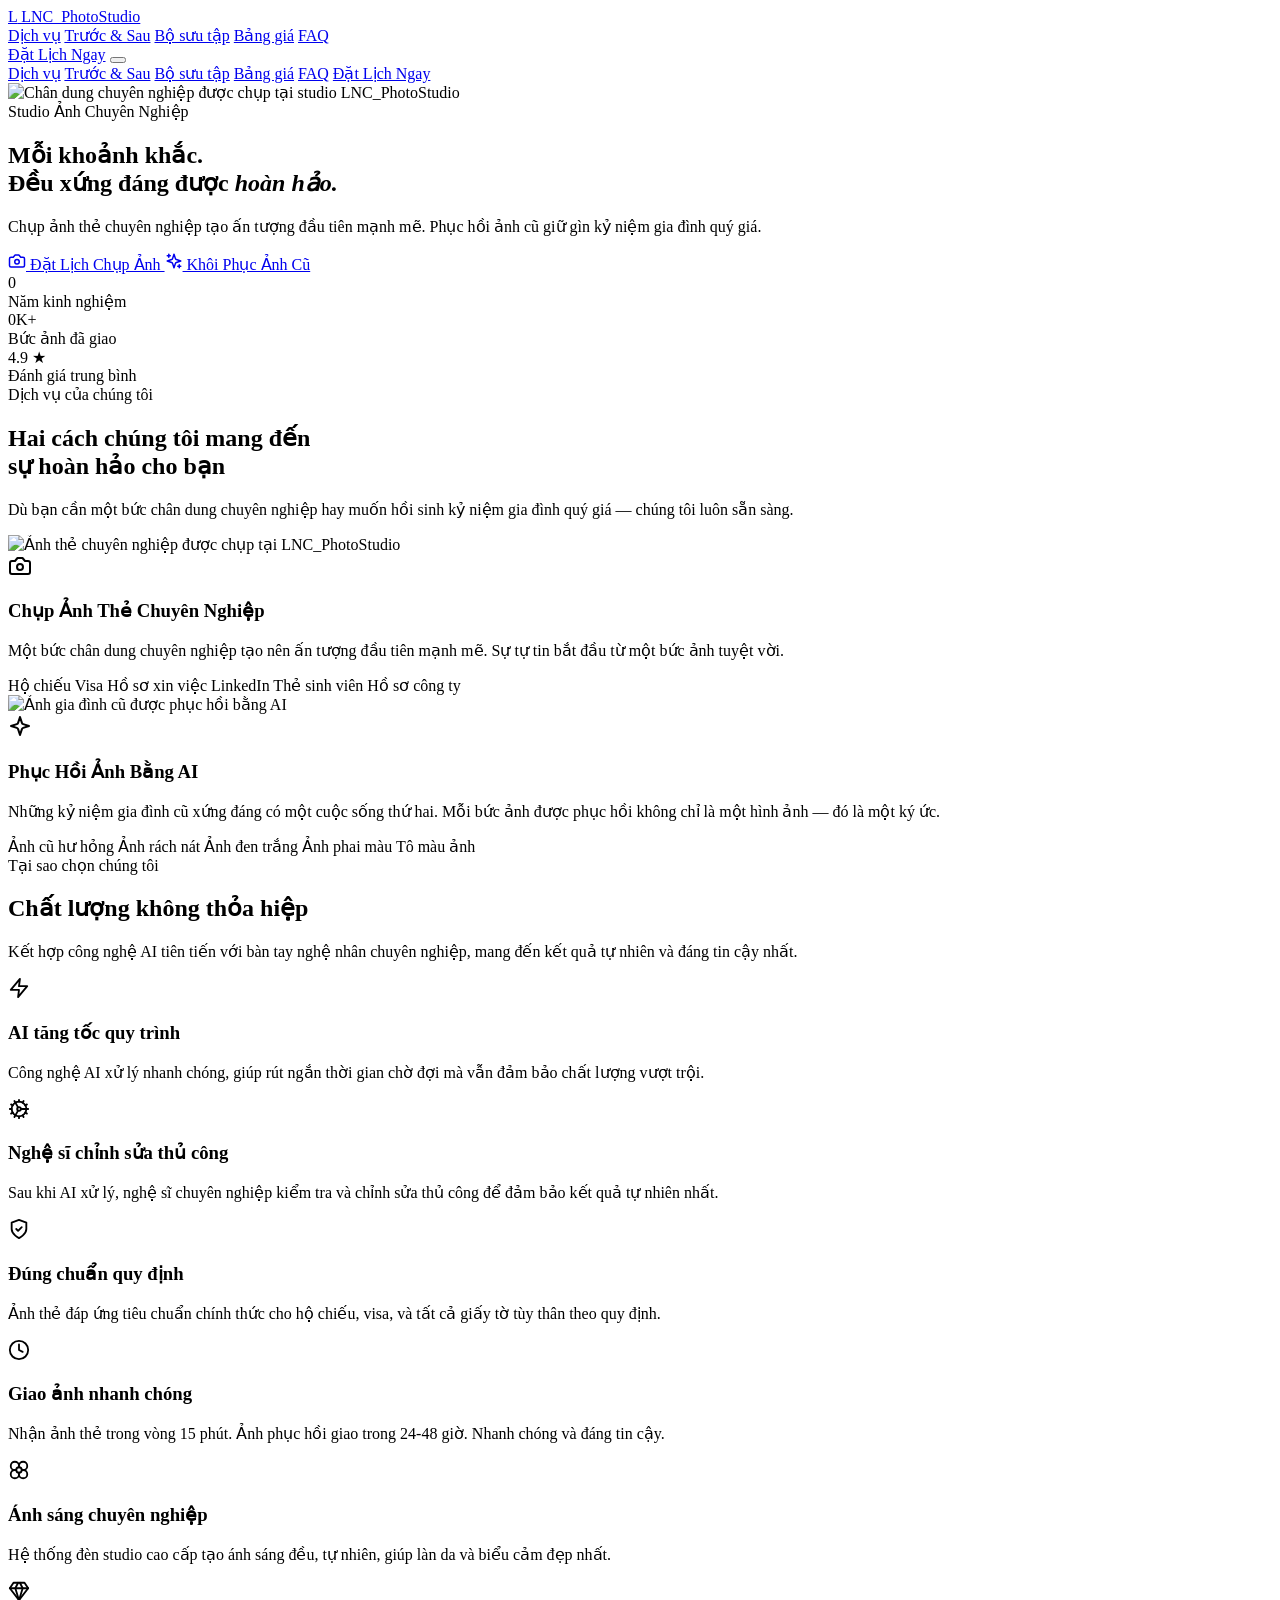
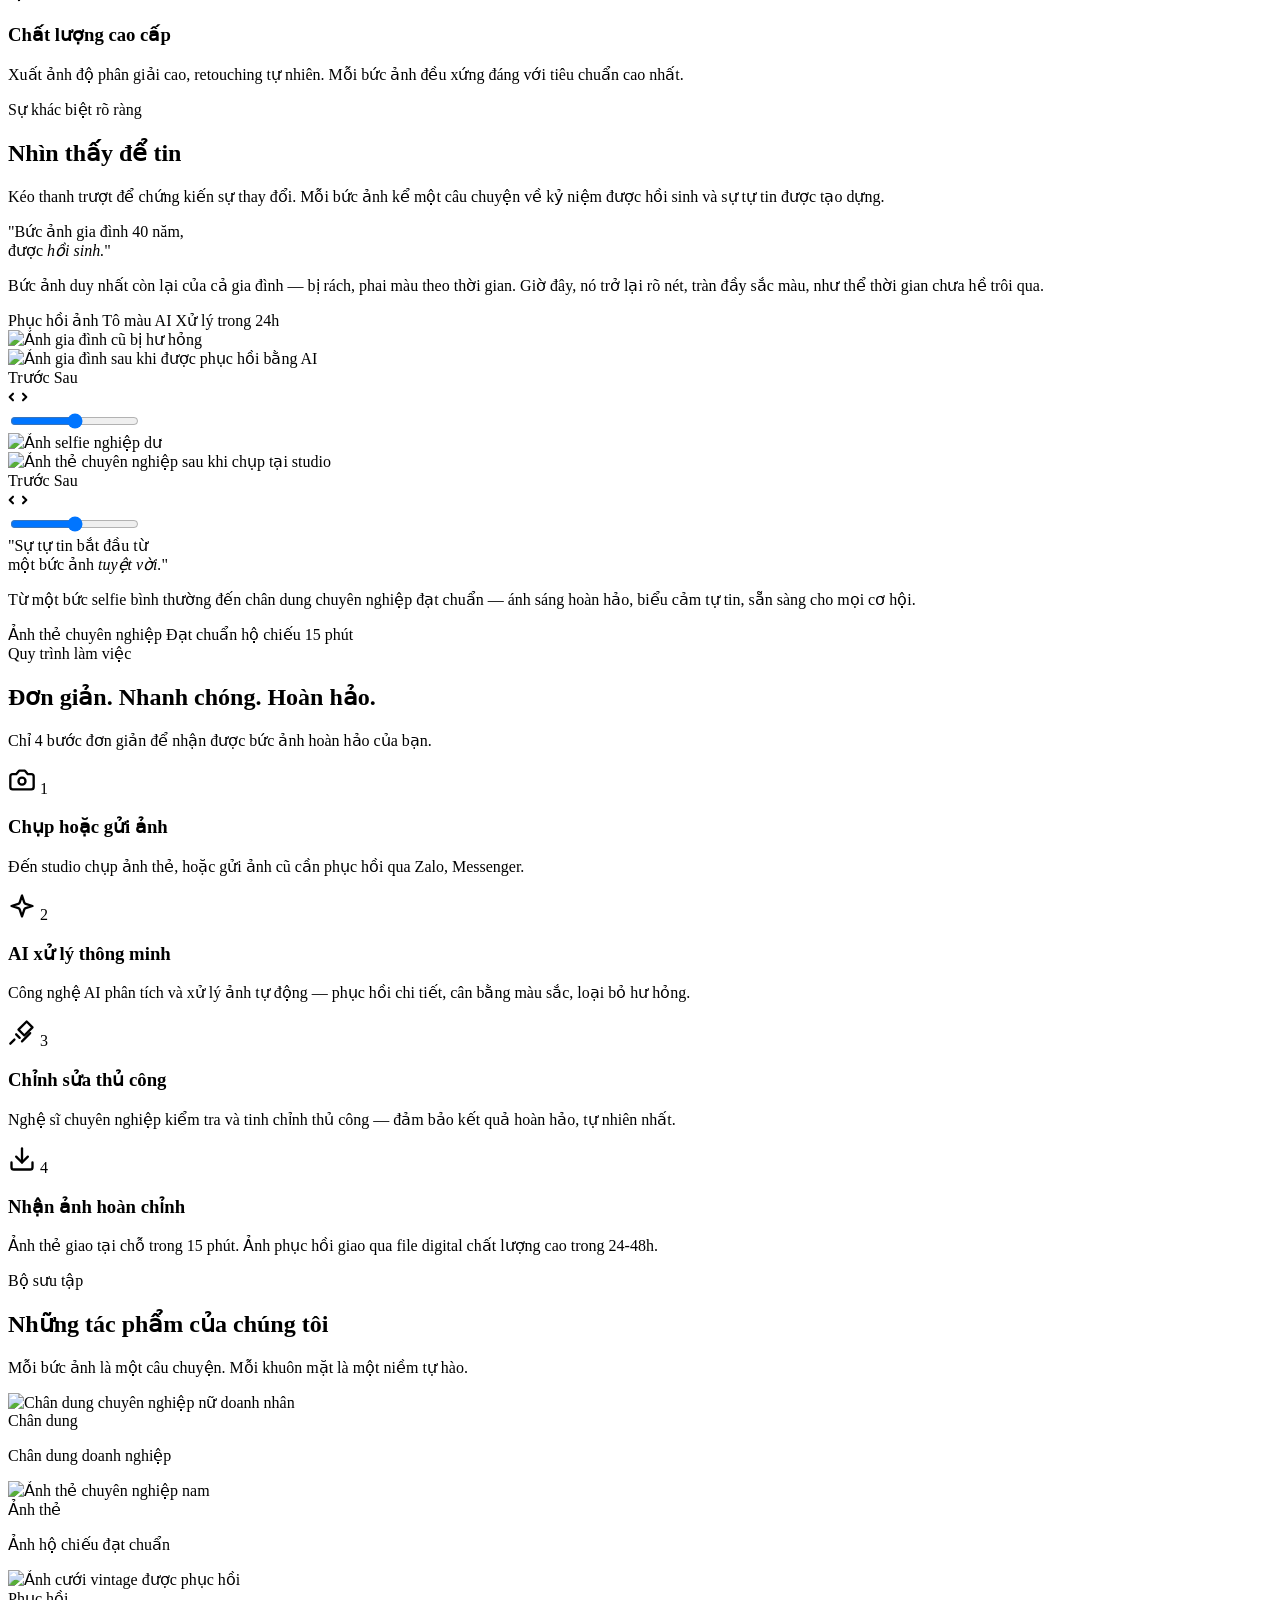
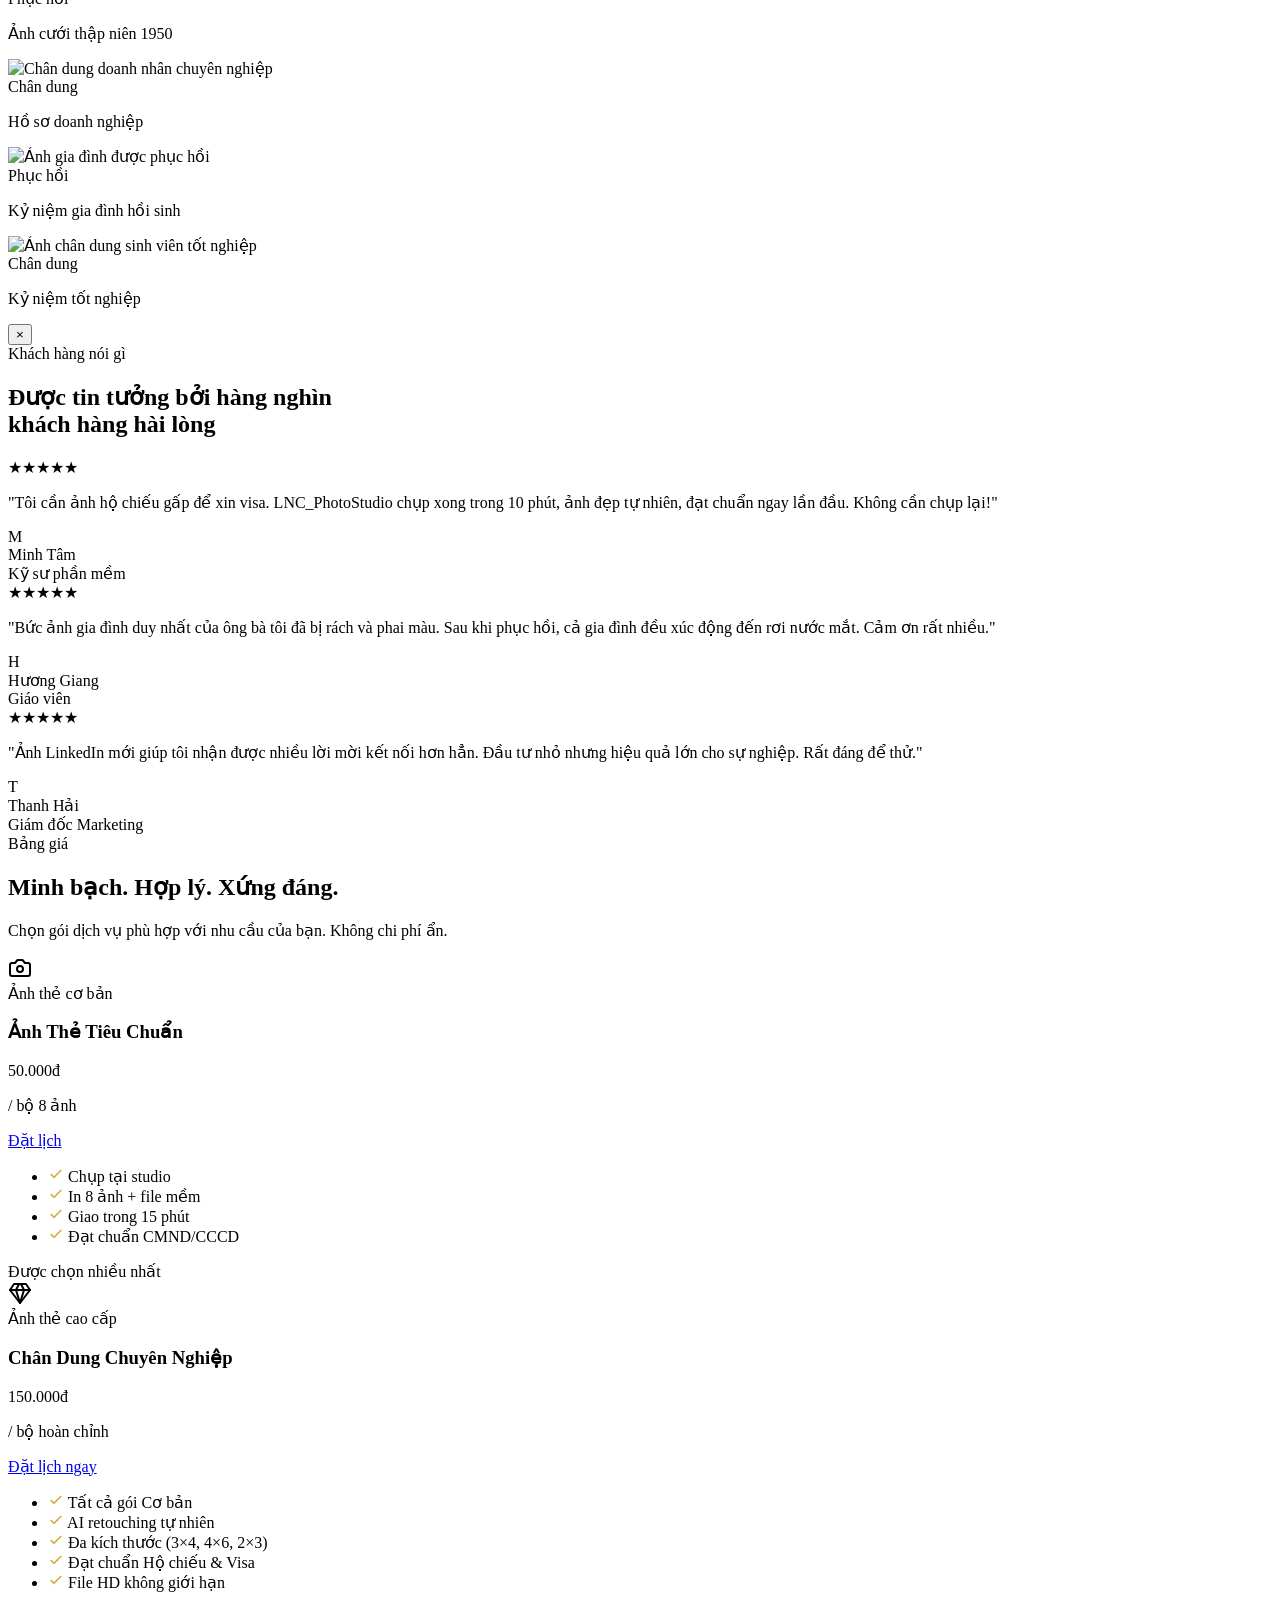
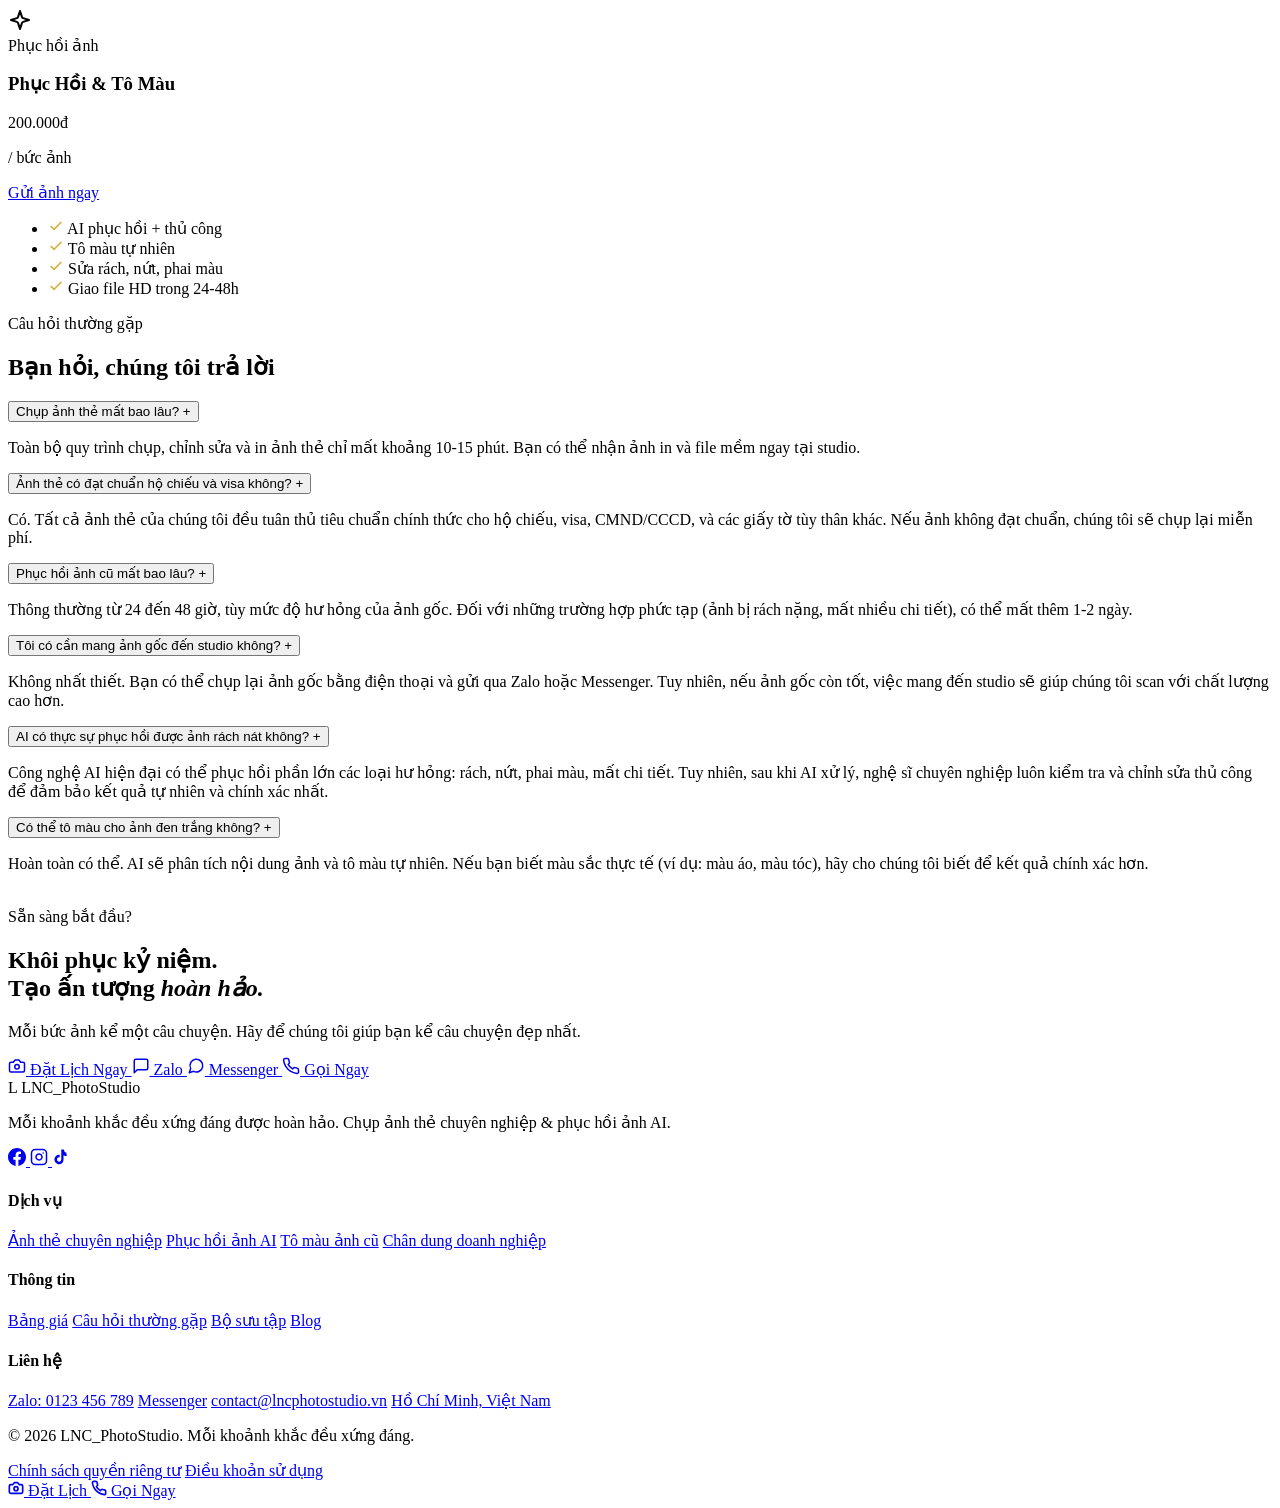
==== index.html @ d5cef126 "Add index.html" ====
<!DOCTYPE html>
<html lang="vi">
<head>
  <meta charset="UTF-8" />
  <meta name="viewport" content="width=device-width, initial-scale=1.0" />

  <!-- SEO -->
  <title>LNC_PhotoStudio — Chụp Ảnh Thẻ Chuyên Nghiệp & Phục Hồi Ảnh AI</title>
  <meta name="description" content="Studio chụp ảnh thẻ chuyên nghiệp và phục hồi ảnh cũ bằng công nghệ AI. Tạo ấn tượng hoàn hảo với chân dung chất lượng cao. Nhanh chóng, tự nhiên, đáng tin cậy." />
  <meta name="keywords" content="chụp ảnh thẻ, ảnh hộ chiếu, ảnh visa, phục hồi ảnh cũ, ảnh chân dung, studio ảnh" />

  <!-- Open Graph -->
  <meta property="og:type" content="website" />
  <meta property="og:title" content="LNC_PhotoStudio — Chụp Ảnh Chuyên Nghiệp & Phục Hồi Ảnh" />
  <meta property="og:description" content="Mỗi khoảnh khắc đều xứng đáng được hoàn hảo. Chụp ảnh thẻ chuyên nghiệp và phục hồi ảnh cũ bằng AI." />
  <meta property="og:image" content="images/hero.jpg" />

  <!-- Twitter Card -->
  <meta name="twitter:card" content="summary_large_image" />
  <meta name="twitter:title" content="LNC_PhotoStudio — Chụp Ảnh Chuyên Nghiệp & Phục Hồi Ảnh" />
  <meta name="twitter:description" content="Mỗi khoảnh khắc đều xứng đáng được hoàn hảo." />

  <!-- Fonts -->
  <link rel="preconnect" href="https://fonts.googleapis.com" />
  <link rel="preconnect" href="https://fonts.gstatic.com" crossorigin />
  <link href="https://fonts.googleapis.com/css2?family=Be+Vietnam+Pro:ital,wght@0,300;0,400;0,500;0,600;0,700;0,800;1,400;1,600&display=swap" rel="stylesheet" />

  <!-- Styles -->
  <link rel="stylesheet" href="styles.css" />

  <!-- Schema.org Local Business -->
  <script type="application/ld+json">
  {
    "@context": "https://schema.org",
    "@type": "PhotographyBusiness",
    "name": "LNC_PhotoStudio",
    "description": "Studio chụp ảnh thẻ chuyên nghiệp và phục hồi ảnh cũ bằng AI",
    "image": "images/hero.jpg",
    "address": {
      "@type": "PostalAddress",
      "addressLocality": "Hồ Chí Minh",
      "addressCountry": "VN"
    },
    "priceRange": "$$",
    "aggregateRating": {
      "@type": "AggregateRating",
      "ratingValue": "4.9",
      "reviewCount": "2400"
    }
  }
  </script>
</head>
<body>

<!-- ============================================================
     NAVIGATION
     ============================================================ -->
<header class="nav" id="nav" role="banner">
  <div class="nav__inner container">
    <a class="nav__logo" href="#top" aria-label="LNC_PhotoStudio trang chủ">
      <span class="nav__logo-mark">L</span>
      LNC_PhotoStudio
    </a>

    <nav class="nav__links" aria-label="Điều hướng chính">
      <a class="nav__link" href="#services">Dịch vụ</a>
      <a class="nav__link" href="#before-after">Trước & Sau</a>
      <a class="nav__link" href="#gallery">Bộ sưu tập</a>
      <a class="nav__link" href="#pricing">Bảng giá</a>
      <a class="nav__link" href="#faq">FAQ</a>
    </nav>

    <div class="nav__actions">
      <a class="btn btn--primary btn--sm nav__cta" href="#contact">Đặt Lịch Ngay</a>
      <button class="nav__toggle" aria-label="Mở menu" id="navToggle">
        <span class="nav__toggle-bar"></span>
      </button>
    </div>
  </div>

  <!-- Mobile Menu Overlay -->
  <div class="nav__mobile-overlay" id="mobileMenu">
    <nav class="nav__mobile-menu">
      <a class="nav__mobile-link" href="#services">Dịch vụ</a>
      <a class="nav__mobile-link" href="#before-after">Trước & Sau</a>
      <a class="nav__mobile-link" href="#gallery">Bộ sưu tập</a>
      <a class="nav__mobile-link" href="#pricing">Bảng giá</a>
      <a class="nav__mobile-link" href="#faq">FAQ</a>
      <a class="btn btn--primary nav__mobile-link" href="#contact">Đặt Lịch Ngay</a>
    </nav>
  </div>
</header>

<!-- ============================================================
     HERO
     ============================================================ -->
<section class="hero" id="top" aria-labelledby="hero-title">
  <div class="hero__bg">
    <img src="images/hero.jpg" alt="Chân dung chuyên nghiệp được chụp tại studio LNC_PhotoStudio" loading="eager" />
  </div>
  <div class="hero__overlay"></div>

  <div class="hero__content container">
    <div class="hero__overline text-overline fade-up">
      <span class="hero__overline-dot"></span>
      Studio Ảnh Chuyên Nghiệp
    </div>

    <h1 class="hero__title text-hero fade-up fade-up-delay-1" id="hero-title">
      Mỗi khoảnh khắc.<br />
      Đều xứng đáng được <em>hoàn hảo.</em>
    </h1>

    <p class="hero__subtitle fade-up fade-up-delay-2">
      Chụp ảnh thẻ chuyên nghiệp tạo ấn tượng đầu tiên mạnh mẽ. Phục hồi ảnh cũ giữ gìn kỷ niệm gia đình quý giá.
    </p>

    <div class="hero__actions fade-up fade-up-delay-3">
      <a class="btn btn--primary" href="#contact">
        <!-- Camera icon -->
        <svg width="18" height="18" viewBox="0 0 24 24" fill="none" stroke="currentColor" stroke-width="2" stroke-linecap="round" stroke-linejoin="round"><path d="M14.5 4h-5L7 7H4a2 2 0 0 0-2 2v9a2 2 0 0 0 2 2h16a2 2 0 0 0 2-2V9a2 2 0 0 0-2-2h-3l-2.5-3z"/><circle cx="12" cy="13" r="3"/></svg>
        Đặt Lịch Chụp Ảnh
      </a>
      <a class="btn btn--outline" href="#before-after">
        <!-- Sparkles icon -->
        <svg width="18" height="18" viewBox="0 0 24 24" fill="none" stroke="currentColor" stroke-width="2" stroke-linecap="round" stroke-linejoin="round"><path d="m12 3-1.912 5.813a2 2 0 0 1-1.275 1.275L3 12l5.813 1.912a2 2 0 0 1 1.275 1.275L12 21l1.912-5.813a2 2 0 0 1 1.275-1.275L21 12l-5.813-1.912a2 2 0 0 1-1.275-1.275L12 3Z"/><path d="M5 3v4"/><path d="M19 17v4"/><path d="M3 5h4"/><path d="M17 19h4"/></svg>
        Khôi Phục Ảnh Cũ
      </a>
    </div>

    <div class="hero__trust fade-up fade-up-delay-4">
      <div class="hero__trust-item">
        <div class="hero__trust-value counter" data-target="12">0</div>
        <div class="hero__trust-label">Năm kinh nghiệm</div>
      </div>
      <div class="hero__trust-divider"></div>
      <div class="hero__trust-item">
        <div class="hero__trust-value"><span class="counter" data-target="24">0</span>K+</div>
        <div class="hero__trust-label">Bức ảnh đã giao</div>
      </div>
      <div class="hero__trust-divider"></div>
      <div class="hero__trust-item">
        <div class="hero__trust-value">4.9 ★</div>
        <div class="hero__trust-label">Đánh giá trung bình</div>
      </div>
    </div>
  </div>
</section>

<!-- ============================================================
     SERVICES
     ============================================================ -->
<section class="services" id="services" aria-labelledby="services-title">
  <div class="container">
    <div class="section-header fade-up">
      <span class="section-header__overline text-overline">Dịch vụ của chúng tôi</span>
      <h2 class="section-header__title text-section" id="services-title">
        Hai cách chúng tôi mang đến<br />sự hoàn hảo cho bạn
      </h2>
      <p class="section-header__desc">
        Dù bạn cần một bức chân dung chuyên nghiệp hay muốn hồi sinh kỷ niệm gia đình quý giá — chúng tôi luôn sẵn sàng.
      </p>
    </div>

    <div class="services__grid">
      <!-- Service 1: ID Photography -->
      <article class="service-card fade-up" id="service-id-photo">
        <div class="service-card__image">
          <img src="images/after-id.jpg" alt="Ảnh thẻ chuyên nghiệp được chụp tại LNC_PhotoStudio" loading="lazy" />
        </div>
        <div class="service-card__body">
          <div class="service-card__icon">
            <svg width="24" height="24" viewBox="0 0 24 24" fill="none" stroke="currentColor" stroke-width="2" stroke-linecap="round" stroke-linejoin="round"><path d="M14.5 4h-5L7 7H4a2 2 0 0 0-2 2v9a2 2 0 0 0 2 2h16a2 2 0 0 0 2-2V9a2 2 0 0 0-2-2h-3l-2.5-3z"/><circle cx="12" cy="13" r="3"/></svg>
          </div>
          <h3 class="service-card__title text-card-title">Chụp Ảnh Thẻ Chuyên Nghiệp</h3>
          <p class="service-card__desc text-body">
            Một bức chân dung chuyên nghiệp tạo nên ấn tượng đầu tiên mạnh mẽ. Sự tự tin bắt đầu từ một bức ảnh tuyệt vời.
          </p>
          <div class="service-card__features">
            <span class="service-card__tag">Hộ chiếu</span>
            <span class="service-card__tag">Visa</span>
            <span class="service-card__tag">Hồ sơ xin việc</span>
            <span class="service-card__tag">LinkedIn</span>
            <span class="service-card__tag">Thẻ sinh viên</span>
            <span class="service-card__tag">Hồ sơ công ty</span>
          </div>
        </div>
      </article>

      <!-- Service 2: Photo Restoration -->
      <article class="service-card fade-up fade-up-delay-1" id="service-restoration">
        <div class="service-card__image">
          <img src="images/after-family.jpg" alt="Ảnh gia đình cũ được phục hồi bằng AI" loading="lazy" />
        </div>
        <div class="service-card__body">
          <div class="service-card__icon">
            <svg width="24" height="24" viewBox="0 0 24 24" fill="none" stroke="currentColor" stroke-width="2" stroke-linecap="round" stroke-linejoin="round"><path d="m12 3-1.912 5.813a2 2 0 0 1-1.275 1.275L3 12l5.813 1.912a2 2 0 0 1 1.275 1.275L12 21l1.912-5.813a2 2 0 0 1 1.275-1.275L21 12l-5.813-1.912a2 2 0 0 1-1.275-1.275L12 3Z"/></svg>
          </div>
          <h3 class="service-card__title text-card-title">Phục Hồi Ảnh Bằng AI</h3>
          <p class="service-card__desc text-body">
            Những kỷ niệm gia đình cũ xứng đáng có một cuộc sống thứ hai. Mỗi bức ảnh được phục hồi không chỉ là một hình ảnh — đó là một ký ức.
          </p>
          <div class="service-card__features">
            <span class="service-card__tag">Ảnh cũ hư hỏng</span>
            <span class="service-card__tag">Ảnh rách nát</span>
            <span class="service-card__tag">Ảnh đen trắng</span>
            <span class="service-card__tag">Ảnh phai màu</span>
            <span class="service-card__tag">Tô màu ảnh</span>
          </div>
        </div>
      </article>
    </div>
  </div>
</section>

<!-- ============================================================
     WHY CHOOSE US
     ============================================================ -->
<section class="why" id="why" aria-labelledby="why-title">
  <div class="container">
    <div class="section-header fade-up">
      <span class="section-header__overline text-overline">Tại sao chọn chúng tôi</span>
      <h2 class="section-header__title text-section" id="why-title">
        Chất lượng không thỏa hiệp
      </h2>
      <p class="section-header__desc">
        Kết hợp công nghệ AI tiên tiến với bàn tay nghệ nhân chuyên nghiệp, mang đến kết quả tự nhiên và đáng tin cậy nhất.
      </p>
    </div>

    <div class="why__grid">
      <div class="why-card fade-up">
        <div class="why-card__icon">
          <svg width="22" height="22" viewBox="0 0 24 24" fill="none" stroke="currentColor" stroke-width="2" stroke-linecap="round" stroke-linejoin="round"><polygon points="13 2 3 14 12 14 11 22 21 10 12 10 13 2"/></svg>
        </div>
        <h3 class="why-card__title">AI tăng tốc quy trình</h3>
        <p class="why-card__desc">Công nghệ AI xử lý nhanh chóng, giúp rút ngắn thời gian chờ đợi mà vẫn đảm bảo chất lượng vượt trội.</p>
      </div>

      <div class="why-card fade-up fade-up-delay-1">
        <div class="why-card__icon">
          <svg width="22" height="22" viewBox="0 0 24 24" fill="none" stroke="currentColor" stroke-width="2" stroke-linecap="round" stroke-linejoin="round"><path d="M12 20a8 8 0 1 0 0-16 8 8 0 0 0 0 16Z"/><path d="M12 14a2 2 0 1 0 0-4 2 2 0 0 0 0 4Z"/><path d="M12 2v2"/><path d="M12 22v-2"/><path d="m17 20.66-1-1.73"/><path d="M11 10.27 7 3.34"/><path d="m20.66 17-1.73-1"/><path d="m3.34 7 1.73 1"/><path d="M14 12h8"/><path d="M2 12h2"/><path d="m20.66 7-1.73 1"/><path d="m3.34 17 1.73-1"/><path d="m17 3.34-1 1.73"/><path d="m11 13.73-4 6.93"/></svg>
        </div>
        <h3 class="why-card__title">Nghệ sĩ chỉnh sửa thủ công</h3>
        <p class="why-card__desc">Sau khi AI xử lý, nghệ sĩ chuyên nghiệp kiểm tra và chỉnh sửa thủ công để đảm bảo kết quả tự nhiên nhất.</p>
      </div>

      <div class="why-card fade-up fade-up-delay-2">
        <div class="why-card__icon">
          <svg width="22" height="22" viewBox="0 0 24 24" fill="none" stroke="currentColor" stroke-width="2" stroke-linecap="round" stroke-linejoin="round"><path d="M12 22s8-4 8-10V5l-8-3-8 3v7c0 6 8 10 8 10"/><path d="m9 12 2 2 4-4"/></svg>
        </div>
        <h3 class="why-card__title">Đúng chuẩn quy định</h3>
        <p class="why-card__desc">Ảnh thẻ đáp ứng tiêu chuẩn chính thức cho hộ chiếu, visa, và tất cả giấy tờ tùy thân theo quy định.</p>
      </div>

      <div class="why-card fade-up fade-up-delay-3">
        <div class="why-card__icon">
          <svg width="22" height="22" viewBox="0 0 24 24" fill="none" stroke="currentColor" stroke-width="2" stroke-linecap="round" stroke-linejoin="round"><circle cx="12" cy="12" r="10"/><polyline points="12 6 12 12 16 14"/></svg>
        </div>
        <h3 class="why-card__title">Giao ảnh nhanh chóng</h3>
        <p class="why-card__desc">Nhận ảnh thẻ trong vòng 15 phút. Ảnh phục hồi giao trong 24-48 giờ. Nhanh chóng và đáng tin cậy.</p>
      </div>

      <div class="why-card fade-up fade-up-delay-4">
        <div class="why-card__icon">
          <svg width="22" height="22" viewBox="0 0 24 24" fill="none" stroke="currentColor" stroke-width="2" stroke-linecap="round" stroke-linejoin="round"><circle cx="12" cy="12" r="3"/><path d="M12 16.5A4.5 4.5 0 1 1 7.5 12 4.5 4.5 0 1 1 12 7.5a4.5 4.5 0 1 1 4.5 4.5 4.5 4.5 0 1 1-4.5 4.5"/><path d="M12 7.5V9"/><path d="M7.5 12H9"/><path d="M16.5 12H15"/><path d="M12 16.5V15"/></svg>
        </div>
        <h3 class="why-card__title">Ánh sáng chuyên nghiệp</h3>
        <p class="why-card__desc">Hệ thống đèn studio cao cấp tạo ánh sáng đều, tự nhiên, giúp làn da và biểu cảm đẹp nhất.</p>
      </div>

      <div class="why-card fade-up fade-up-delay-5">
        <div class="why-card__icon">
          <svg width="22" height="22" viewBox="0 0 24 24" fill="none" stroke="currentColor" stroke-width="2" stroke-linecap="round" stroke-linejoin="round"><path d="M6 3h12l4 6-10 13L2 9Z"/><path d="M11 3 8 9l4 13 4-13-3-6"/><path d="M2 9h20"/></svg>
        </div>
        <h3 class="why-card__title">Chất lượng cao cấp</h3>
        <p class="why-card__desc">Xuất ảnh độ phân giải cao, retouching tự nhiên. Mỗi bức ảnh đều xứng đáng với tiêu chuẩn cao nhất.</p>
      </div>
    </div>
  </div>
</section>

<!-- ============================================================
     BEFORE / AFTER — ★ STAR SECTION
     ============================================================ -->
<section class="before-after" id="before-after" aria-labelledby="ba-title">
  <div class="container">
    <div class="section-header fade-up">
      <span class="section-header__overline text-overline">Sự khác biệt rõ ràng</span>
      <h2 class="section-header__title text-section" id="ba-title">
        Nhìn thấy để tin
      </h2>
      <p class="section-header__desc">
        Kéo thanh trượt để chứng kiến sự thay đổi. Mỗi bức ảnh kể một câu chuyện về kỷ niệm được hồi sinh và sự tự tin được tạo dựng.
      </p>
    </div>

    <div class="ba-showcase">
      <!-- Comparison 1: Family Photo Restoration -->
      <div class="ba-item fade-up">
        <div class="ba-item__story">
          <div class="ba-item__quote">
            "Bức ảnh gia đình 40 năm,<br />được <em>hồi sinh.</em>"
          </div>
          <p class="ba-item__desc">
            Bức ảnh duy nhất còn lại của cả gia đình — bị rách, phai màu theo thời gian. Giờ đây, nó trở lại rõ nét, tràn đầy sắc màu, như thể thời gian chưa hề trôi qua.
          </p>
          <div class="ba-item__meta">
            <span>Phục hồi ảnh</span>
            <span class="ba-item__meta-dot"></span>
            <span>Tô màu AI</span>
            <span class="ba-item__meta-dot"></span>
            <span>Xử lý trong 24h</span>
          </div>
        </div>
        <div class="ba-item__slider">
          <div class="ba-slider" id="baSlider1">
            <div class="ba-slider__before">
              <img src="images/before-family.jpg" alt="Ảnh gia đình cũ bị hư hỏng" />
            </div>
            <div class="ba-slider__after">
              <img src="images/after-family.jpg" alt="Ảnh gia đình sau khi được phục hồi bằng AI" />
            </div>
            <span class="ba-slider__label ba-slider__label--before">Trước</span>
            <span class="ba-slider__label ba-slider__label--after">Sau</span>
            <div class="ba-slider__divider"></div>
            <div class="ba-slider__handle">
              <svg width="20" height="20" viewBox="0 0 24 24" fill="none" stroke="currentColor" stroke-width="2.5" stroke-linecap="round" stroke-linejoin="round"><path d="m18 8 4 4-4 4"/><path d="m6 8-4 4 4 4"/></svg>
            </div>
            <input type="range" class="ba-slider__input" min="0" max="100" value="50" aria-label="So sánh ảnh trước và sau phục hồi" />
          </div>
        </div>
      </div>

      <!-- Comparison 2: ID Photo -->
      <div class="ba-item fade-up">
        <div class="ba-item__slider">
          <div class="ba-slider ba-slider--square" id="baSlider2">
            <div class="ba-slider__before">
              <img src="images/before-id.jpg" alt="Ảnh selfie nghiệp dư" />
            </div>
            <div class="ba-slider__after">
              <img src="images/after-id.jpg" alt="Ảnh thẻ chuyên nghiệp sau khi chụp tại studio" />
            </div>
            <span class="ba-slider__label ba-slider__label--before">Trước</span>
            <span class="ba-slider__label ba-slider__label--after">Sau</span>
            <div class="ba-slider__divider"></div>
            <div class="ba-slider__handle">
              <svg width="20" height="20" viewBox="0 0 24 24" fill="none" stroke="currentColor" stroke-width="2.5" stroke-linecap="round" stroke-linejoin="round"><path d="m18 8 4 4-4 4"/><path d="m6 8-4 4 4 4"/></svg>
            </div>
            <input type="range" class="ba-slider__input" min="0" max="100" value="50" aria-label="So sánh ảnh trước và sau chụp chuyên nghiệp" />
          </div>
        </div>
        <div class="ba-item__story">
          <div class="ba-item__quote">
            "Sự tự tin bắt đầu từ<br />một bức ảnh <em>tuyệt vời.</em>"
          </div>
          <p class="ba-item__desc">
            Từ một bức selfie bình thường đến chân dung chuyên nghiệp đạt chuẩn — ánh sáng hoàn hảo, biểu cảm tự tin, sẵn sàng cho mọi cơ hội.
          </p>
          <div class="ba-item__meta">
            <span>Ảnh thẻ chuyên nghiệp</span>
            <span class="ba-item__meta-dot"></span>
            <span>Đạt chuẩn hộ chiếu</span>
            <span class="ba-item__meta-dot"></span>
            <span>15 phút</span>
          </div>
        </div>
      </div>
    </div>
  </div>
</section>

<!-- ============================================================
     PROCESS
     ============================================================ -->
<section class="process" id="process" aria-labelledby="process-title">
  <div class="container">
    <div class="section-header fade-up">
      <span class="section-header__overline text-overline">Quy trình làm việc</span>
      <h2 class="section-header__title text-section" id="process-title">
        Đơn giản. Nhanh chóng. Hoàn hảo.
      </h2>
      <p class="section-header__desc">
        Chỉ 4 bước đơn giản để nhận được bức ảnh hoàn hảo của bạn.
      </p>
    </div>

    <div class="process__timeline">
      <div class="process-step fade-up">
        <div class="process-step__number">
          <svg width="28" height="28" viewBox="0 0 24 24" fill="none" stroke="currentColor" stroke-width="2" stroke-linecap="round" stroke-linejoin="round"><path d="M14.5 4h-5L7 7H4a2 2 0 0 0-2 2v9a2 2 0 0 0 2 2h16a2 2 0 0 0 2-2V9a2 2 0 0 0-2-2h-3l-2.5-3z"/><circle cx="12" cy="13" r="3"/></svg>
          <span class="process-step__num">1</span>
        </div>
        <h3 class="process-step__title">Chụp hoặc gửi ảnh</h3>
        <p class="process-step__desc">Đến studio chụp ảnh thẻ, hoặc gửi ảnh cũ cần phục hồi qua Zalo, Messenger.</p>
      </div>

      <div class="process-step fade-up fade-up-delay-1">
        <div class="process-step__number">
          <svg width="28" height="28" viewBox="0 0 24 24" fill="none" stroke="currentColor" stroke-width="2" stroke-linecap="round" stroke-linejoin="round"><path d="m12 3-1.912 5.813a2 2 0 0 1-1.275 1.275L3 12l5.813 1.912a2 2 0 0 1 1.275 1.275L12 21l1.912-5.813a2 2 0 0 1 1.275-1.275L21 12l-5.813-1.912a2 2 0 0 1-1.275-1.275L12 3Z"/></svg>
          <span class="process-step__num">2</span>
        </div>
        <h3 class="process-step__title">AI xử lý thông minh</h3>
        <p class="process-step__desc">Công nghệ AI phân tích và xử lý ảnh tự động — phục hồi chi tiết, cân bằng màu sắc, loại bỏ hư hỏng.</p>
      </div>

      <div class="process-step fade-up fade-up-delay-2">
        <div class="process-step__number">
          <svg width="28" height="28" viewBox="0 0 24 24" fill="none" stroke="currentColor" stroke-width="2" stroke-linecap="round" stroke-linejoin="round"><path d="m12 20 7-7"/><path d="M16 3l5 5-7 7-5-5z"/><path d="M2 22l3.5-3.5"/><path d="M7 14l3 3"/></svg>
          <span class="process-step__num">3</span>
        </div>
        <h3 class="process-step__title">Chỉnh sửa thủ công</h3>
        <p class="process-step__desc">Nghệ sĩ chuyên nghiệp kiểm tra và tinh chỉnh thủ công — đảm bảo kết quả hoàn hảo, tự nhiên nhất.</p>
      </div>

      <div class="process-step fade-up fade-up-delay-3">
        <div class="process-step__number">
          <svg width="28" height="28" viewBox="0 0 24 24" fill="none" stroke="currentColor" stroke-width="2" stroke-linecap="round" stroke-linejoin="round"><path d="M21 15v4a2 2 0 0 1-2 2H5a2 2 0 0 1-2-2v-4"/><polyline points="7 10 12 15 17 10"/><line x1="12" x2="12" y1="15" y2="3"/></svg>
          <span class="process-step__num">4</span>
        </div>
        <h3 class="process-step__title">Nhận ảnh hoàn chỉnh</h3>
        <p class="process-step__desc">Ảnh thẻ giao tại chỗ trong 15 phút. Ảnh phục hồi giao qua file digital chất lượng cao trong 24-48h.</p>
      </div>
    </div>
  </div>
</section>

<!-- ============================================================
     GALLERY
     ============================================================ -->
<section class="gallery" id="gallery" aria-labelledby="gallery-title">
  <div class="container">
    <div class="section-header fade-up">
      <span class="section-header__overline text-overline">Bộ sưu tập</span>
      <h2 class="section-header__title text-section" id="gallery-title">
        Những tác phẩm của chúng tôi
      </h2>
      <p class="section-header__desc">
        Mỗi bức ảnh là một câu chuyện. Mỗi khuôn mặt là một niềm tự hào.
      </p>
    </div>

    <div class="gallery__grid fade-up">
      <div class="gallery__item" data-lightbox="images/gallery-1.jpg">
        <img src="images/gallery-1.jpg" alt="Chân dung chuyên nghiệp nữ doanh nhân" loading="lazy" />
        <div class="gallery__overlay">
          <div>
            <span class="gallery__tag">Chân dung</span>
            <p class="gallery__caption">Chân dung doanh nghiệp</p>
          </div>
        </div>
      </div>

      <div class="gallery__item" data-lightbox="images/after-id.jpg">
        <img src="images/after-id.jpg" alt="Ảnh thẻ chuyên nghiệp nam" loading="lazy" />
        <div class="gallery__overlay">
          <div>
            <span class="gallery__tag">Ảnh thẻ</span>
            <p class="gallery__caption">Ảnh hộ chiếu đạt chuẩn</p>
          </div>
        </div>
      </div>

      <div class="gallery__item" data-lightbox="images/gallery-3.jpg">
        <img src="images/gallery-3.jpg" alt="Ảnh cưới vintage được phục hồi" loading="lazy" />
        <div class="gallery__overlay">
          <div>
            <span class="gallery__tag">Phục hồi</span>
            <p class="gallery__caption">Ảnh cưới thập niên 1950</p>
          </div>
        </div>
      </div>

      <div class="gallery__item" data-lightbox="images/gallery-2.jpg">
        <img src="images/gallery-2.jpg" alt="Chân dung doanh nhân chuyên nghiệp" loading="lazy" />
        <div class="gallery__overlay">
          <div>
            <span class="gallery__tag">Chân dung</span>
            <p class="gallery__caption">Hồ sơ doanh nghiệp</p>
          </div>
        </div>
      </div>

      <div class="gallery__item" data-lightbox="images/after-family.jpg">
        <img src="images/after-family.jpg" alt="Ảnh gia đình được phục hồi" loading="lazy" />
        <div class="gallery__overlay">
          <div>
            <span class="gallery__tag">Phục hồi</span>
            <p class="gallery__caption">Kỷ niệm gia đình hồi sinh</p>
          </div>
        </div>
      </div>

      <div class="gallery__item" data-lightbox="images/gallery-4.jpg">
        <img src="images/gallery-4.jpg" alt="Ảnh chân dung sinh viên tốt nghiệp" loading="lazy" />
        <div class="gallery__overlay">
          <div>
            <span class="gallery__tag">Chân dung</span>
            <p class="gallery__caption">Kỷ niệm tốt nghiệp</p>
          </div>
        </div>
      </div>
    </div>
  </div>
</section>

<!-- Lightbox -->
<div class="lightbox" id="lightbox" role="dialog" aria-label="Xem ảnh lớn">
  <button class="lightbox__close" id="lightboxClose" aria-label="Đóng">&times;</button>
  <img class="lightbox__img" id="lightboxImg" src="" alt="" />
</div>

<!-- ============================================================
     TESTIMONIALS
     ============================================================ -->
<section class="testimonials" id="testimonials" aria-labelledby="testimonials-title">
  <div class="container">
    <div class="section-header fade-up">
      <span class="section-header__overline text-overline">Khách hàng nói gì</span>
      <h2 class="section-header__title text-section" id="testimonials-title">
        Được tin tưởng bởi hàng nghìn<br />khách hàng hài lòng
      </h2>
    </div>

    <div class="testimonials__grid">
      <div class="testimonial-card fade-up">
        <div class="testimonial-card__stars">★★★★★</div>
        <p class="testimonial-card__text">
          "Tôi cần ảnh hộ chiếu gấp để xin visa. LNC_PhotoStudio chụp xong trong 10 phút, ảnh đẹp tự nhiên, đạt chuẩn ngay lần đầu. Không cần chụp lại!"
        </p>
        <div class="testimonial-card__author">
          <div class="testimonial-card__avatar">M</div>
          <div>
            <div class="testimonial-card__name">Minh Tâm</div>
            <div class="testimonial-card__role">Kỹ sư phần mềm</div>
          </div>
        </div>
      </div>

      <div class="testimonial-card fade-up fade-up-delay-1">
        <div class="testimonial-card__stars">★★★★★</div>
        <p class="testimonial-card__text">
          "Bức ảnh gia đình duy nhất của ông bà tôi đã bị rách và phai màu. Sau khi phục hồi, cả gia đình đều xúc động đến rơi nước mắt. Cảm ơn rất nhiều."
        </p>
        <div class="testimonial-card__author">
          <div class="testimonial-card__avatar">H</div>
          <div>
            <div class="testimonial-card__name">Hương Giang</div>
            <div class="testimonial-card__role">Giáo viên</div>
          </div>
        </div>
      </div>

      <div class="testimonial-card fade-up fade-up-delay-2">
        <div class="testimonial-card__stars">★★★★★</div>
        <p class="testimonial-card__text">
          "Ảnh LinkedIn mới giúp tôi nhận được nhiều lời mời kết nối hơn hẳn. Đầu tư nhỏ nhưng hiệu quả lớn cho sự nghiệp. Rất đáng để thử."
        </p>
        <div class="testimonial-card__author">
          <div class="testimonial-card__avatar">T</div>
          <div>
            <div class="testimonial-card__name">Thanh Hải</div>
            <div class="testimonial-card__role">Giám đốc Marketing</div>
          </div>
        </div>
      </div>
    </div>
  </div>
</section>

<!-- ============================================================
     PRICING
     ============================================================ -->
<section class="services pricing-section" id="pricing" aria-labelledby="pricing-title">
  <div class="container">
    <div class="section-header fade-up">
      <span class="section-header__overline text-overline">Bảng giá</span>
      <h2 class="section-header__title text-section" id="pricing-title">
        Minh bạch. Hợp lý. Xứng đáng.
      </h2>
      <p class="section-header__desc">
        Chọn gói dịch vụ phù hợp với nhu cầu của bạn. Không chi phí ẩn.
      </p>
    </div>

    <div class="services__grid">
      <!-- Pricing 1 -->
      <article class="service-card fade-up">
        <div class="pricing-card__body">
          <div class="service-card__icon">
            <svg width="24" height="24" viewBox="0 0 24 24" fill="none" stroke="currentColor" stroke-width="2" stroke-linecap="round" stroke-linejoin="round"><path d="M14.5 4h-5L7 7H4a2 2 0 0 0-2 2v9a2 2 0 0 0 2 2h16a2 2 0 0 0 2-2V9a2 2 0 0 0-2-2h-3l-2.5-3z"/><circle cx="12" cy="13" r="3"/></svg>
          </div>
          <span class="pricing-card__overline text-overline">Ảnh thẻ cơ bản</span>
          <h3 class="service-card__title text-card-title">Ảnh Thẻ Tiêu Chuẩn</h3>
          <div class="pricing-card__price">50.000đ</div>
          <p class="pricing-card__period">/ bộ 8 ảnh</p>
          <a class="btn btn--outline-dark pricing-card__cta" href="#contact">Đặt lịch</a>
          <ul class="pricing-card__features">
            <li class="pricing-card__feature">
              <svg width="16" height="16" viewBox="0 0 24 24" fill="none" stroke="#D4AF37" stroke-width="2.5"><polyline points="20 6 9 17 4 12"/></svg>
              Chụp tại studio
            </li>
            <li class="pricing-card__feature">
              <svg width="16" height="16" viewBox="0 0 24 24" fill="none" stroke="#D4AF37" stroke-width="2.5"><polyline points="20 6 9 17 4 12"/></svg>
              In 8 ảnh + file mềm
            </li>
            <li class="pricing-card__feature">
              <svg width="16" height="16" viewBox="0 0 24 24" fill="none" stroke="#D4AF37" stroke-width="2.5"><polyline points="20 6 9 17 4 12"/></svg>
              Giao trong 15 phút
            </li>
            <li class="pricing-card__feature">
              <svg width="16" height="16" viewBox="0 0 24 24" fill="none" stroke="#D4AF37" stroke-width="2.5"><polyline points="20 6 9 17 4 12"/></svg>
              Đạt chuẩn CMND/CCCD
            </li>
          </ul>
        </div>
      </article>

      <!-- Pricing 2 (Popular) -->
      <article class="service-card pricing-card--popular fade-up fade-up-delay-1">
        <div class="pricing-card__body">
          <span class="pricing-card__badge">Được chọn nhiều nhất</span>
          <div class="service-card__icon">
            <svg width="24" height="24" viewBox="0 0 24 24" fill="none" stroke="currentColor" stroke-width="2" stroke-linecap="round" stroke-linejoin="round"><path d="M6 3h12l4 6-10 13L2 9Z"/><path d="M11 3 8 9l4 13 4-13-3-6"/><path d="M2 9h20"/></svg>
          </div>
          <span class="pricing-card__overline text-overline">Ảnh thẻ cao cấp</span>
          <h3 class="service-card__title text-card-title">Chân Dung Chuyên Nghiệp</h3>
          <div class="pricing-card__price">150.000đ</div>
          <p class="pricing-card__period">/ bộ hoàn chỉnh</p>
          <a class="btn btn--primary pricing-card__cta" href="#contact">Đặt lịch ngay</a>
          <ul class="pricing-card__features">
            <li class="pricing-card__feature">
              <svg width="16" height="16" viewBox="0 0 24 24" fill="none" stroke="#D4AF37" stroke-width="2.5"><polyline points="20 6 9 17 4 12"/></svg>
              Tất cả gói Cơ bản
            </li>
            <li class="pricing-card__feature">
              <svg width="16" height="16" viewBox="0 0 24 24" fill="none" stroke="#D4AF37" stroke-width="2.5"><polyline points="20 6 9 17 4 12"/></svg>
              AI retouching tự nhiên
            </li>
            <li class="pricing-card__feature">
              <svg width="16" height="16" viewBox="0 0 24 24" fill="none" stroke="#D4AF37" stroke-width="2.5"><polyline points="20 6 9 17 4 12"/></svg>
              Đa kích thước (3×4, 4×6, 2×3)
            </li>
            <li class="pricing-card__feature">
              <svg width="16" height="16" viewBox="0 0 24 24" fill="none" stroke="#D4AF37" stroke-width="2.5"><polyline points="20 6 9 17 4 12"/></svg>
              Đạt chuẩn Hộ chiếu &amp; Visa
            </li>
            <li class="pricing-card__feature">
              <svg width="16" height="16" viewBox="0 0 24 24" fill="none" stroke="#D4AF37" stroke-width="2.5"><polyline points="20 6 9 17 4 12"/></svg>
              File HD không giới hạn
            </li>
          </ul>
        </div>
      </article>

      <!-- Pricing 3 -->
      <article class="service-card fade-up fade-up-delay-2">
        <div class="pricing-card__body">
          <div class="service-card__icon">
            <svg width="24" height="24" viewBox="0 0 24 24" fill="none" stroke="currentColor" stroke-width="2" stroke-linecap="round" stroke-linejoin="round"><path d="m12 3-1.912 5.813a2 2 0 0 1-1.275 1.275L3 12l5.813 1.912a2 2 0 0 1 1.275 1.275L12 21l1.912-5.813a2 2 0 0 1 1.275-1.275L21 12l-5.813-1.912a2 2 0 0 1-1.275-1.275L12 3Z"/></svg>
          </div>
          <span class="pricing-card__overline text-overline">Phục hồi ảnh</span>
          <h3 class="service-card__title text-card-title">Phục Hồi &amp; Tô Màu</h3>
          <div class="pricing-card__price">200.000đ</div>
          <p class="pricing-card__period">/ bức ảnh</p>
          <a class="btn btn--outline-dark pricing-card__cta" href="#contact">Gửi ảnh ngay</a>
          <ul class="pricing-card__features">
            <li class="pricing-card__feature">
              <svg width="16" height="16" viewBox="0 0 24 24" fill="none" stroke="#D4AF37" stroke-width="2.5"><polyline points="20 6 9 17 4 12"/></svg>
              AI phục hồi + thủ công
            </li>
            <li class="pricing-card__feature">
              <svg width="16" height="16" viewBox="0 0 24 24" fill="none" stroke="#D4AF37" stroke-width="2.5"><polyline points="20 6 9 17 4 12"/></svg>
              Tô màu tự nhiên
            </li>
            <li class="pricing-card__feature">
              <svg width="16" height="16" viewBox="0 0 24 24" fill="none" stroke="#D4AF37" stroke-width="2.5"><polyline points="20 6 9 17 4 12"/></svg>
              Sửa rách, nứt, phai màu
            </li>
            <li class="pricing-card__feature">
              <svg width="16" height="16" viewBox="0 0 24 24" fill="none" stroke="#D4AF37" stroke-width="2.5"><polyline points="20 6 9 17 4 12"/></svg>
              Giao file HD trong 24-48h
            </li>
          </ul>
        </div>
      </article>
    </div>
  </div>
</section>

<!-- ============================================================
     FAQ
     ============================================================ -->
<section class="faq" id="faq" aria-labelledby="faq-title">
  <div class="container">
    <div class="section-header fade-up">
      <span class="section-header__overline text-overline">Câu hỏi thường gặp</span>
      <h2 class="section-header__title text-section" id="faq-title">
        Bạn hỏi, chúng tôi trả lời
      </h2>
    </div>

    <div class="faq__list fade-up">
      <div class="faq-item">
        <button class="faq-item__question" aria-expanded="false" id="faq-q1">
          <span>Chụp ảnh thẻ mất bao lâu?</span>
          <span class="faq-item__icon">+</span>
        </button>
        <div class="faq-item__answer" role="region" aria-labelledby="faq-q1">
          <p>Toàn bộ quy trình chụp, chỉnh sửa và in ảnh thẻ chỉ mất khoảng 10-15 phút. Bạn có thể nhận ảnh in và file mềm ngay tại studio.</p>
        </div>
      </div>

      <div class="faq-item">
        <button class="faq-item__question" aria-expanded="false" id="faq-q2">
          <span>Ảnh thẻ có đạt chuẩn hộ chiếu và visa không?</span>
          <span class="faq-item__icon">+</span>
        </button>
        <div class="faq-item__answer" role="region" aria-labelledby="faq-q2">
          <p>Có. Tất cả ảnh thẻ của chúng tôi đều tuân thủ tiêu chuẩn chính thức cho hộ chiếu, visa, CMND/CCCD, và các giấy tờ tùy thân khác. Nếu ảnh không đạt chuẩn, chúng tôi sẽ chụp lại miễn phí.</p>
        </div>
      </div>

      <div class="faq-item">
        <button class="faq-item__question" aria-expanded="false" id="faq-q3">
          <span>Phục hồi ảnh cũ mất bao lâu?</span>
          <span class="faq-item__icon">+</span>
        </button>
        <div class="faq-item__answer" role="region" aria-labelledby="faq-q3">
          <p>Thông thường từ 24 đến 48 giờ, tùy mức độ hư hỏng của ảnh gốc. Đối với những trường hợp phức tạp (ảnh bị rách nặng, mất nhiều chi tiết), có thể mất thêm 1-2 ngày.</p>
        </div>
      </div>

      <div class="faq-item">
        <button class="faq-item__question" aria-expanded="false" id="faq-q4">
          <span>Tôi có cần mang ảnh gốc đến studio không?</span>
          <span class="faq-item__icon">+</span>
        </button>
        <div class="faq-item__answer" role="region" aria-labelledby="faq-q4">
          <p>Không nhất thiết. Bạn có thể chụp lại ảnh gốc bằng điện thoại và gửi qua Zalo hoặc Messenger. Tuy nhiên, nếu ảnh gốc còn tốt, việc mang đến studio sẽ giúp chúng tôi scan với chất lượng cao hơn.</p>
        </div>
      </div>

      <div class="faq-item">
        <button class="faq-item__question" aria-expanded="false" id="faq-q5">
          <span>AI có thực sự phục hồi được ảnh rách nát không?</span>
          <span class="faq-item__icon">+</span>
        </button>
        <div class="faq-item__answer" role="region" aria-labelledby="faq-q5">
          <p>Công nghệ AI hiện đại có thể phục hồi phần lớn các loại hư hỏng: rách, nứt, phai màu, mất chi tiết. Tuy nhiên, sau khi AI xử lý, nghệ sĩ chuyên nghiệp luôn kiểm tra và chỉnh sửa thủ công để đảm bảo kết quả tự nhiên và chính xác nhất.</p>
        </div>
      </div>

      <div class="faq-item">
        <button class="faq-item__question" aria-expanded="false" id="faq-q6">
          <span>Có thể tô màu cho ảnh đen trắng không?</span>
          <span class="faq-item__icon">+</span>
        </button>
        <div class="faq-item__answer" role="region" aria-labelledby="faq-q6">
          <p>Hoàn toàn có thể. AI sẽ phân tích nội dung ảnh và tô màu tự nhiên. Nếu bạn biết màu sắc thực tế (ví dụ: màu áo, màu tóc), hãy cho chúng tôi biết để kết quả chính xác hơn.</p>
        </div>
      </div>
    </div>
  </div>
</section>

<!-- ============================================================
     FINAL CTA
     ============================================================ -->
<section class="final-cta" id="contact" aria-labelledby="cta-title">
  <div class="final-cta__bg">
    <img src="images/hero.jpg" alt="" aria-hidden="true" loading="lazy" />
  </div>
  <div class="final-cta__glow"></div>

  <div class="final-cta__content container">
    <span class="text-overline" style="color: var(--accent-gold); display: block; margin-bottom: var(--space-md);">Sẵn sàng bắt đầu?</span>
    <h2 class="final-cta__title text-section" id="cta-title">
      Khôi phục kỷ niệm.<br />Tạo ấn tượng <em>hoàn hảo.</em>
    </h2>
    <p class="final-cta__desc">
      Mỗi bức ảnh kể một câu chuyện. Hãy để chúng tôi giúp bạn kể câu chuyện đẹp nhất.
    </p>
    <div class="final-cta__buttons">
      <a class="btn btn--primary" href="#">
        <span class="final-cta__button-icon">
          <svg width="18" height="18" viewBox="0 0 24 24" fill="none" stroke="currentColor" stroke-width="2" stroke-linecap="round" stroke-linejoin="round"><path d="M14.5 4h-5L7 7H4a2 2 0 0 0-2 2v9a2 2 0 0 0 2 2h16a2 2 0 0 0 2-2V9a2 2 0 0 0-2-2h-3l-2.5-3z"/><circle cx="12" cy="13" r="3"/></svg>
          Đặt Lịch Ngay
        </span>
      </a>
      <a class="btn btn--outline" href="#">
        <span class="final-cta__button-icon">
          <!-- Zalo-like icon -->
          <svg width="18" height="18" viewBox="0 0 24 24" fill="none" stroke="currentColor" stroke-width="2" stroke-linecap="round" stroke-linejoin="round"><path d="M21 15a2 2 0 0 1-2 2H7l-4 4V5a2 2 0 0 1 2-2h14a2 2 0 0 1 2 2z"/></svg>
          Zalo
        </span>
      </a>
      <a class="btn btn--outline" href="#">
        <span class="final-cta__button-icon">
          <svg width="18" height="18" viewBox="0 0 24 24" fill="none" stroke="currentColor" stroke-width="2" stroke-linecap="round" stroke-linejoin="round"><path d="m3 21 1.9-5.7a8.5 8.5 0 1 1 3.8 3.8z"/></svg>
          Messenger
        </span>
      </a>
      <a class="btn btn--outline" href="#">
        <span class="final-cta__button-icon">
          <svg width="18" height="18" viewBox="0 0 24 24" fill="none" stroke="currentColor" stroke-width="2" stroke-linecap="round" stroke-linejoin="round"><path d="M22 16.92v3a2 2 0 0 1-2.18 2 19.79 19.79 0 0 1-8.63-3.07 19.5 19.5 0 0 1-6-6 19.79 19.79 0 0 1-3.07-8.67A2 2 0 0 1 4.11 2h3a2 2 0 0 1 2 1.72 12.84 12.84 0 0 0 .7 2.81 2 2 0 0 1-.45 2.11L8.09 9.91a16 16 0 0 0 6 6l1.27-1.27a2 2 0 0 1 2.11-.45 12.84 12.84 0 0 0 2.81.7A2 2 0 0 1 22 16.92z"/></svg>
          Gọi Ngay
        </span>
      </a>
    </div>
  </div>
</section>

<!-- ============================================================
     FOOTER
     ============================================================ -->
<footer class="footer" id="footer" role="contentinfo">
  <div class="container">
    <div class="footer__inner">
      <div>
        <div class="footer__brand">
          <span class="footer__brand-mark">L</span>
          LNC_PhotoStudio
        </div>
        <p class="footer__desc">
          Mỗi khoảnh khắc đều xứng đáng được hoàn hảo. Chụp ảnh thẻ chuyên nghiệp & phục hồi ảnh AI.
        </p>
        <div class="footer__social">
          <a href="#" class="footer__social-link" aria-label="Facebook">
            <svg width="18" height="18" viewBox="0 0 24 24" fill="currentColor"><path d="M24 12.073c0-6.627-5.373-12-12-12s-12 5.373-12 12c0 5.99 4.388 10.954 10.125 11.854v-8.385H7.078v-3.47h3.047V9.43c0-3.007 1.792-4.669 4.533-4.669 1.312 0 2.686.235 2.686.235v2.953H15.83c-1.491 0-1.956.925-1.956 1.874v2.25h3.328l-.532 3.47h-2.796v8.385C19.612 23.027 24 18.062 24 12.073z"/></svg>
          </a>
          <a href="#" class="footer__social-link" aria-label="Instagram">
            <svg width="18" height="18" viewBox="0 0 24 24" fill="none" stroke="currentColor" stroke-width="2" stroke-linecap="round" stroke-linejoin="round"><rect width="20" height="20" x="2" y="2" rx="5" ry="5"/><path d="M16 11.37A4 4 0 1 1 12.63 8 4 4 0 0 1 16 11.37z"/><line x1="17.5" x2="17.51" y1="6.5" y2="6.5"/></svg>
          </a>
          <a href="#" class="footer__social-link" aria-label="TikTok">
            <svg width="18" height="18" viewBox="0 0 24 24" fill="currentColor"><path d="M19.59 6.69a4.83 4.83 0 01-3.77-4.25V2h-3.45v13.67a2.89 2.89 0 01-2.88 2.5 2.89 2.89 0 01-2.88-2.88 2.89 2.89 0 012.88-2.88c.28 0 .56.04.81.13v-3.5a6.37 6.37 0 00-.81-.05A6.34 6.34 0 003.15 15.4a6.34 6.34 0 0010.33 4.9 6.34 6.34 0 001.86-4.51V9.62a8.23 8.23 0 004.25 1.18V7.35a4.82 4.82 0 01-2-.66z"/></svg>
          </a>
        </div>
      </div>

      <div>
        <h4 class="footer__heading">Dịch vụ</h4>
        <a href="#services" class="footer__link">Ảnh thẻ chuyên nghiệp</a>
        <a href="#services" class="footer__link">Phục hồi ảnh AI</a>
        <a href="#services" class="footer__link">Tô màu ảnh cũ</a>
        <a href="#services" class="footer__link">Chân dung doanh nghiệp</a>
      </div>

      <div>
        <h4 class="footer__heading">Thông tin</h4>
        <a href="#pricing" class="footer__link">Bảng giá</a>
        <a href="#faq" class="footer__link">Câu hỏi thường gặp</a>
        <a href="#gallery" class="footer__link">Bộ sưu tập</a>
        <a href="#" class="footer__link">Blog</a>
      </div>

      <div>
        <h4 class="footer__heading">Liên hệ</h4>
        <a href="#" class="footer__link">Zalo: 0123 456 789</a>
        <a href="#" class="footer__link">Messenger</a>
        <a href="#" class="footer__link">contact@lncphotostudio.vn</a>
        <a href="#" class="footer__link">Hồ Chí Minh, Việt Nam</a>
      </div>
    </div>

    <div class="footer__bottom">
      <p class="footer__copy">© 2026 LNC_PhotoStudio. Mỗi khoảnh khắc đều xứng đáng.</p>
      <div class="footer__bottom-links">
        <a href="#" class="footer__bottom-link">Chính sách quyền riêng tư</a>
        <a href="#" class="footer__bottom-link">Điều khoản sử dụng</a>
      </div>
    </div>
  </div>
</footer>

<!-- Mobile Sticky CTA -->
<div class="mobile-cta" id="mobileCta">
  <div class="mobile-cta__inner container">
    <a class="btn btn--primary" href="#contact">
      <svg width="16" height="16" viewBox="0 0 24 24" fill="none" stroke="currentColor" stroke-width="2.5" stroke-linecap="round" stroke-linejoin="round"><path d="M14.5 4h-5L7 7H4a2 2 0 0 0-2 2v9a2 2 0 0 0 2 2h16a2 2 0 0 0 2-2V9a2 2 0 0 0-2-2h-3l-2.5-3z"/><circle cx="12" cy="13" r="3"/></svg>
      Đặt Lịch
    </a>
    <a class="btn btn--outline-dark" href="#" style="background: white;">
      <svg width="16" height="16" viewBox="0 0 24 24" fill="none" stroke="currentColor" stroke-width="2.5" stroke-linecap="round" stroke-linejoin="round"><path d="M22 16.92v3a2 2 0 0 1-2.18 2 19.79 19.79 0 0 1-8.63-3.07 19.5 19.5 0 0 1-6-6 19.79 19.79 0 0 1-3.07-8.67A2 2 0 0 1 4.11 2h3a2 2 0 0 1 2 1.72 12.84 12.84 0 0 0 .7 2.81 2 2 0 0 1-.45 2.11L8.09 9.91a16 16 0 0 0 6 6l1.27-1.27a2 2 0 0 1 2.11-.45 12.84 12.84 0 0 0 2.81.7A2 2 0 0 1 22 16.92z"/></svg>
      Gọi Ngay
    </a>
  </div>
</div>

<script src="script.js"></script>
</body>
</html>
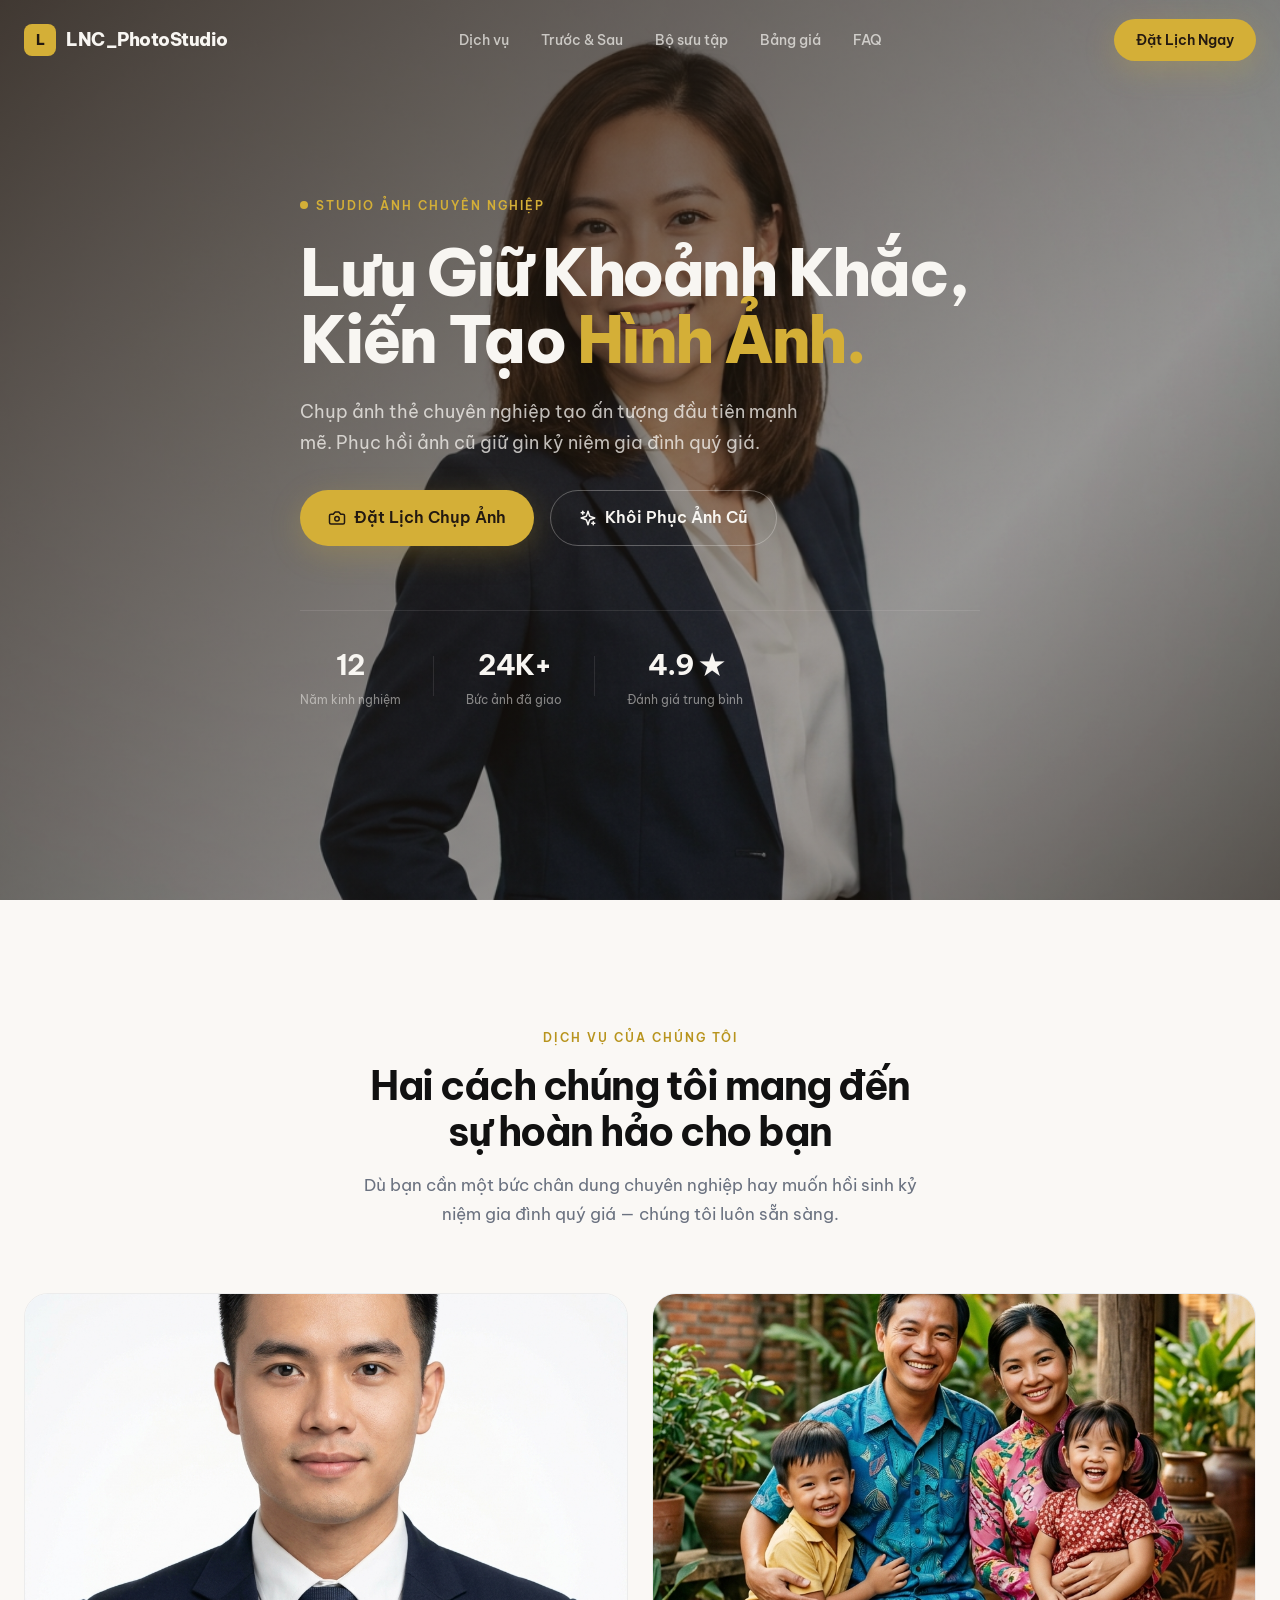
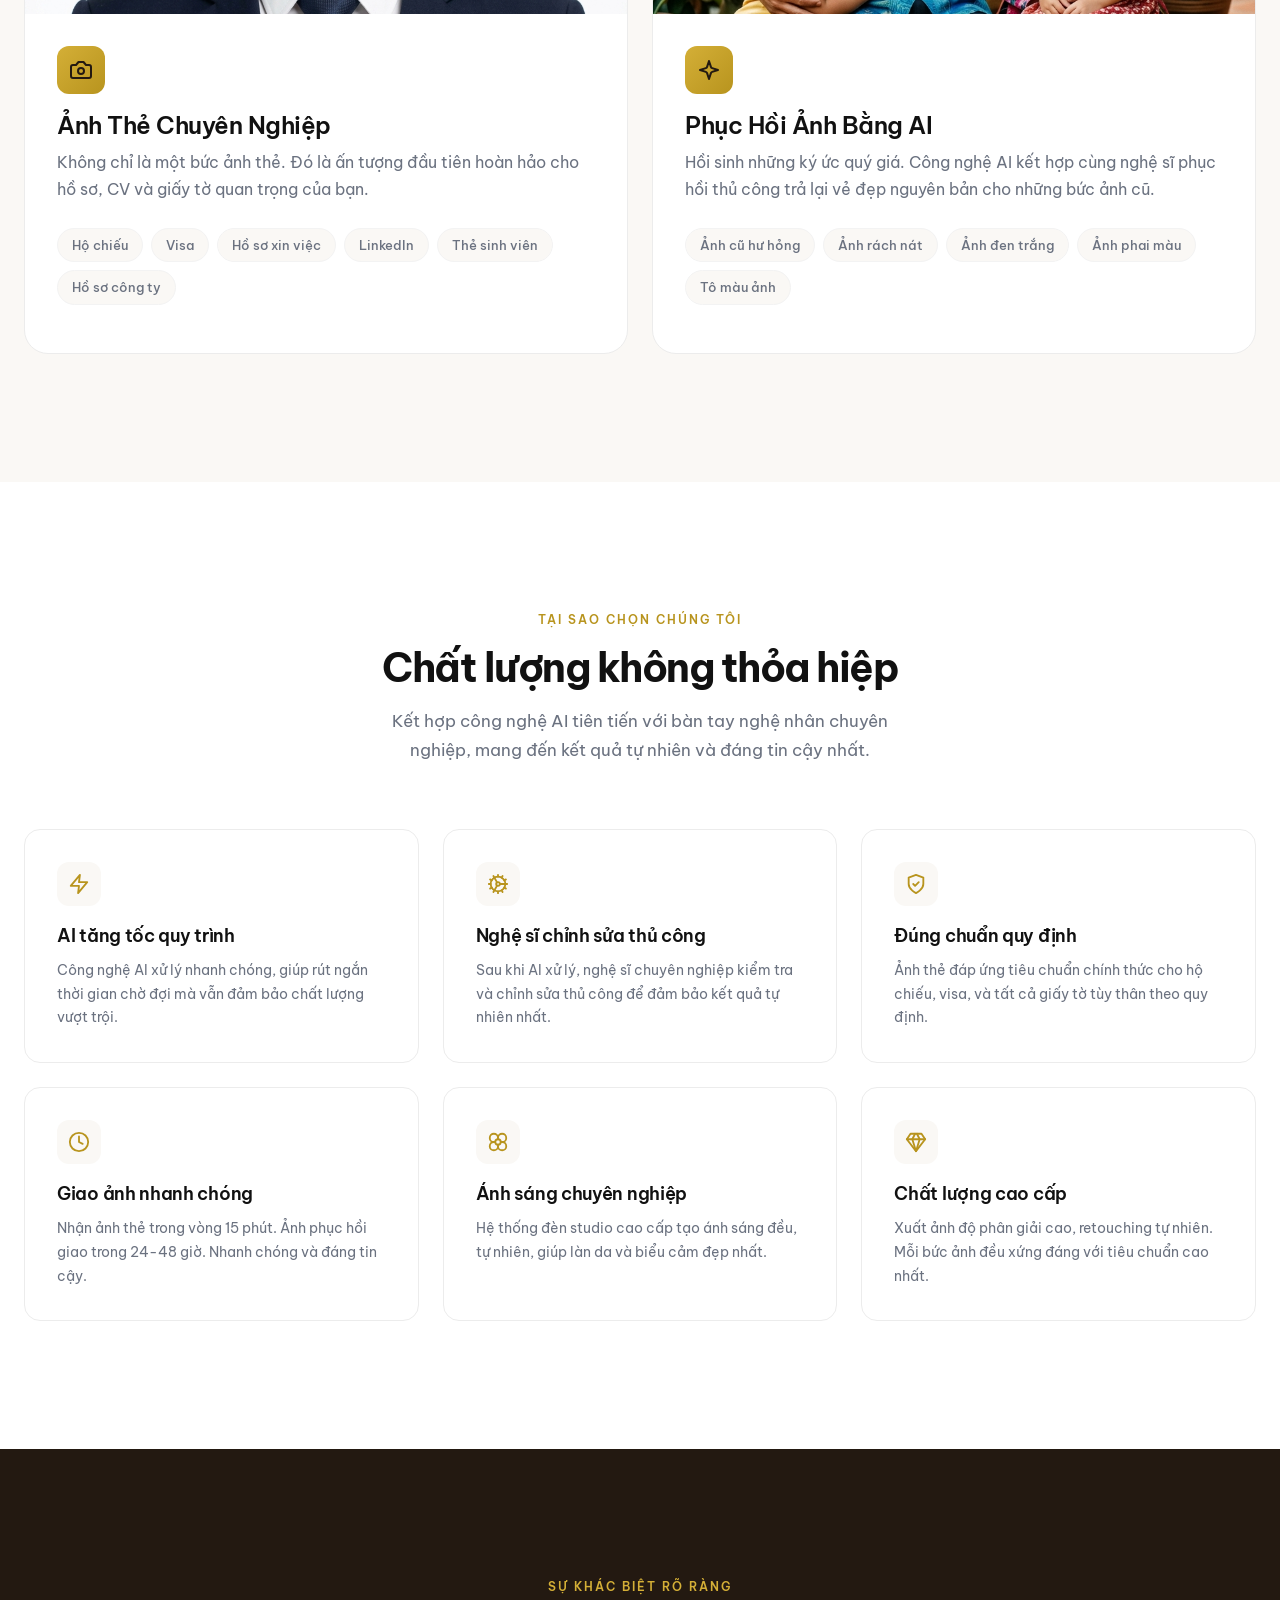
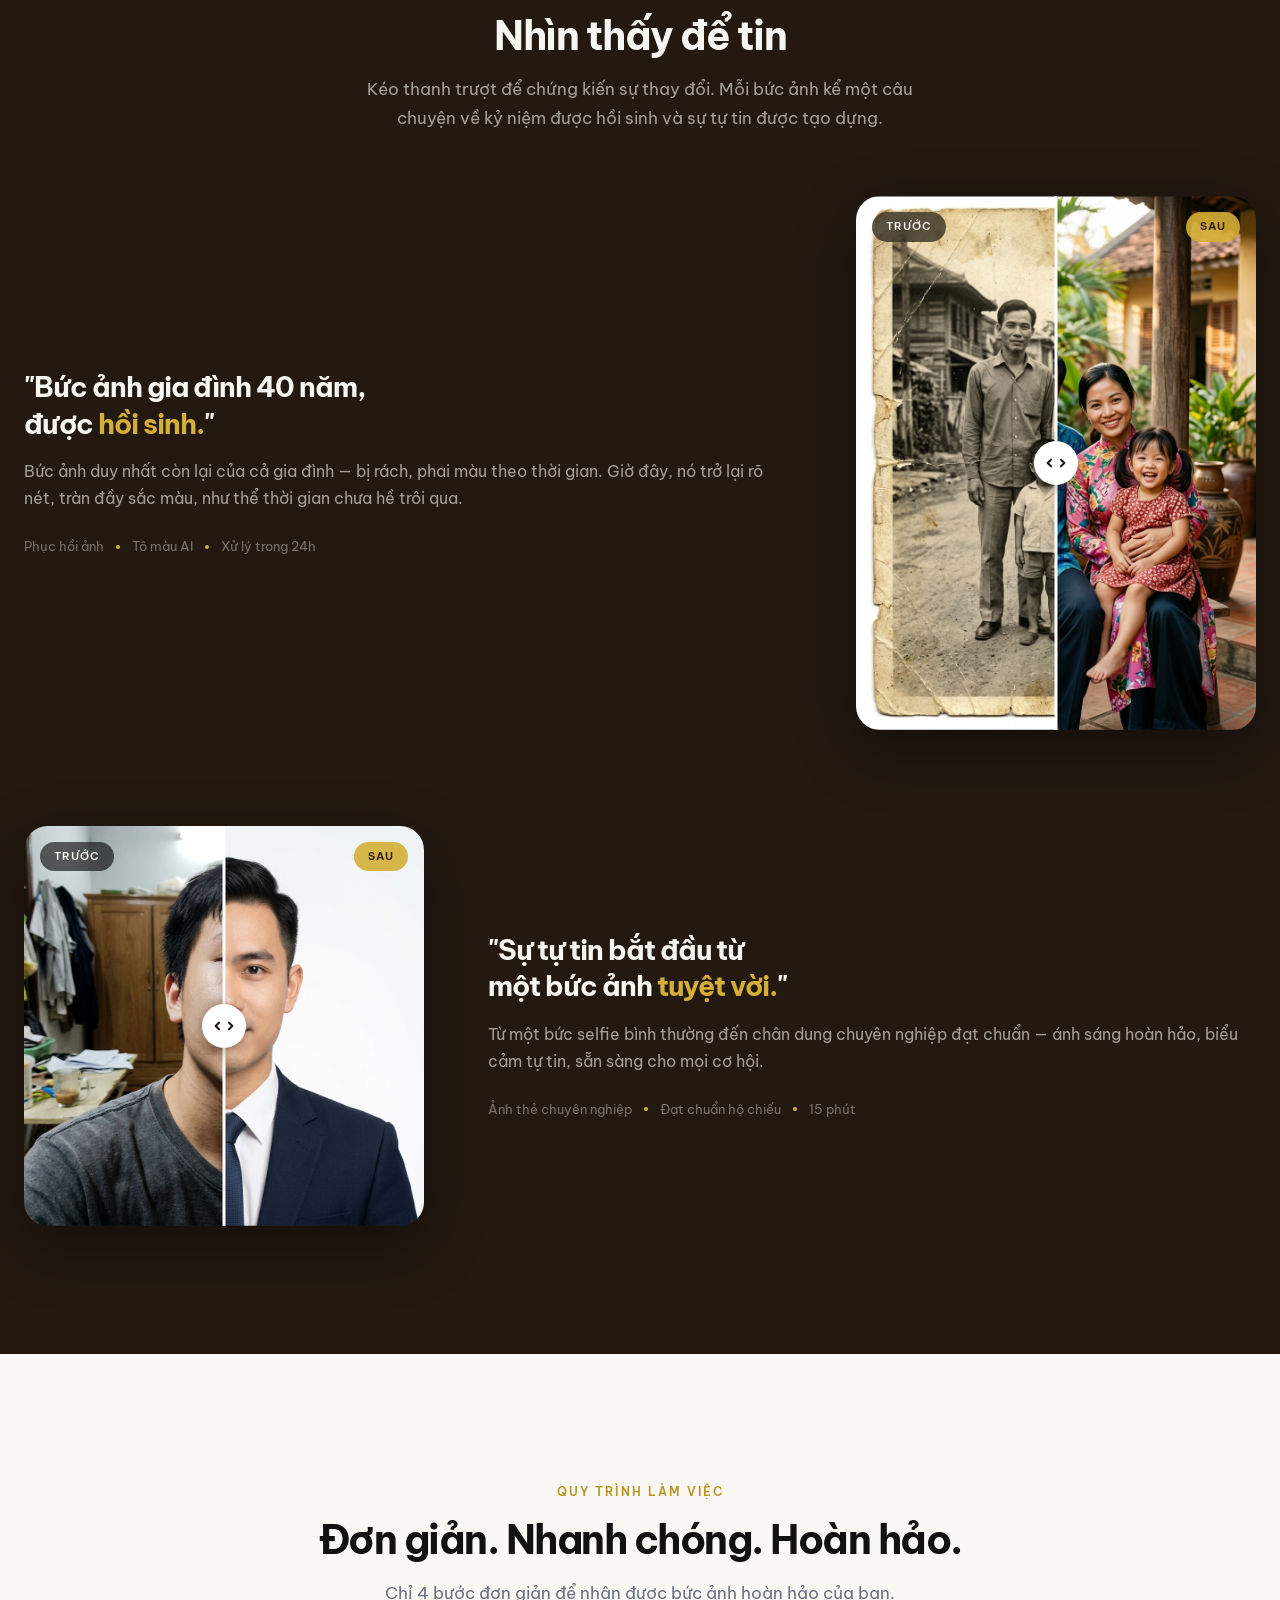
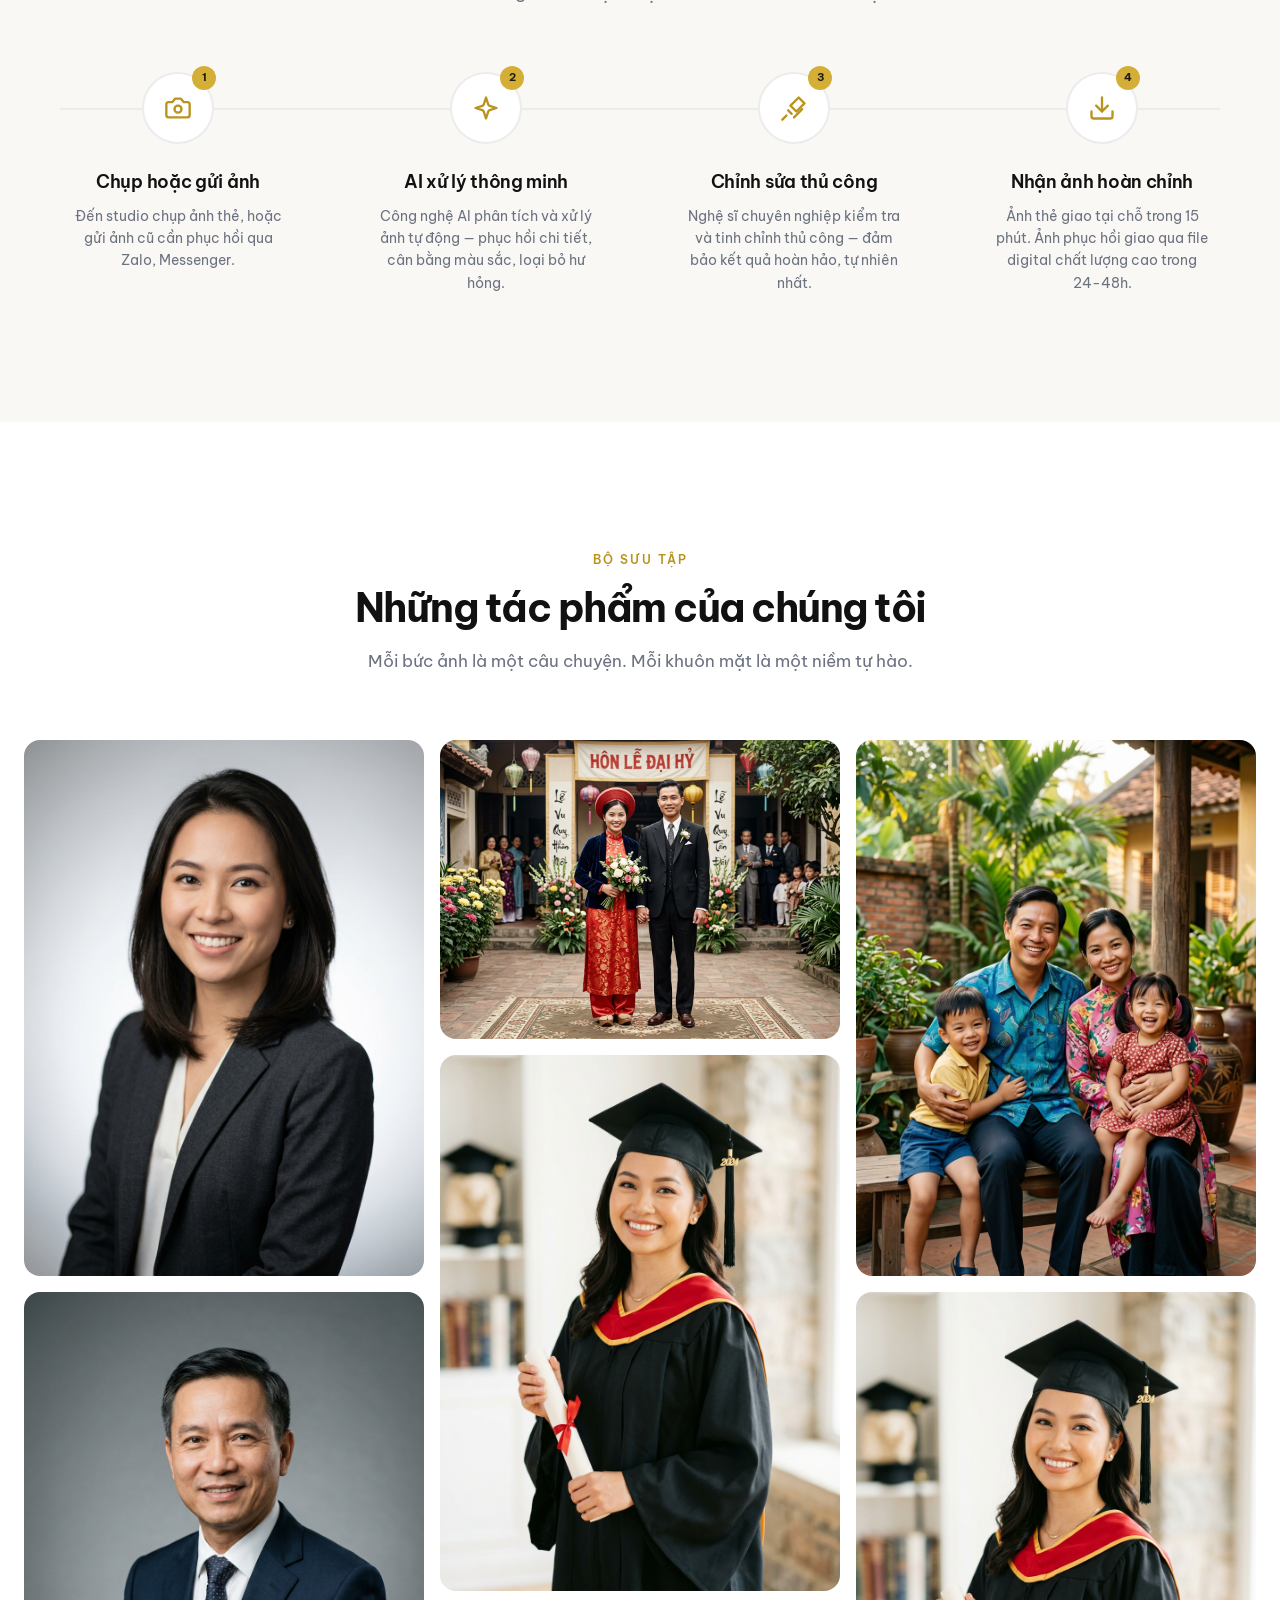
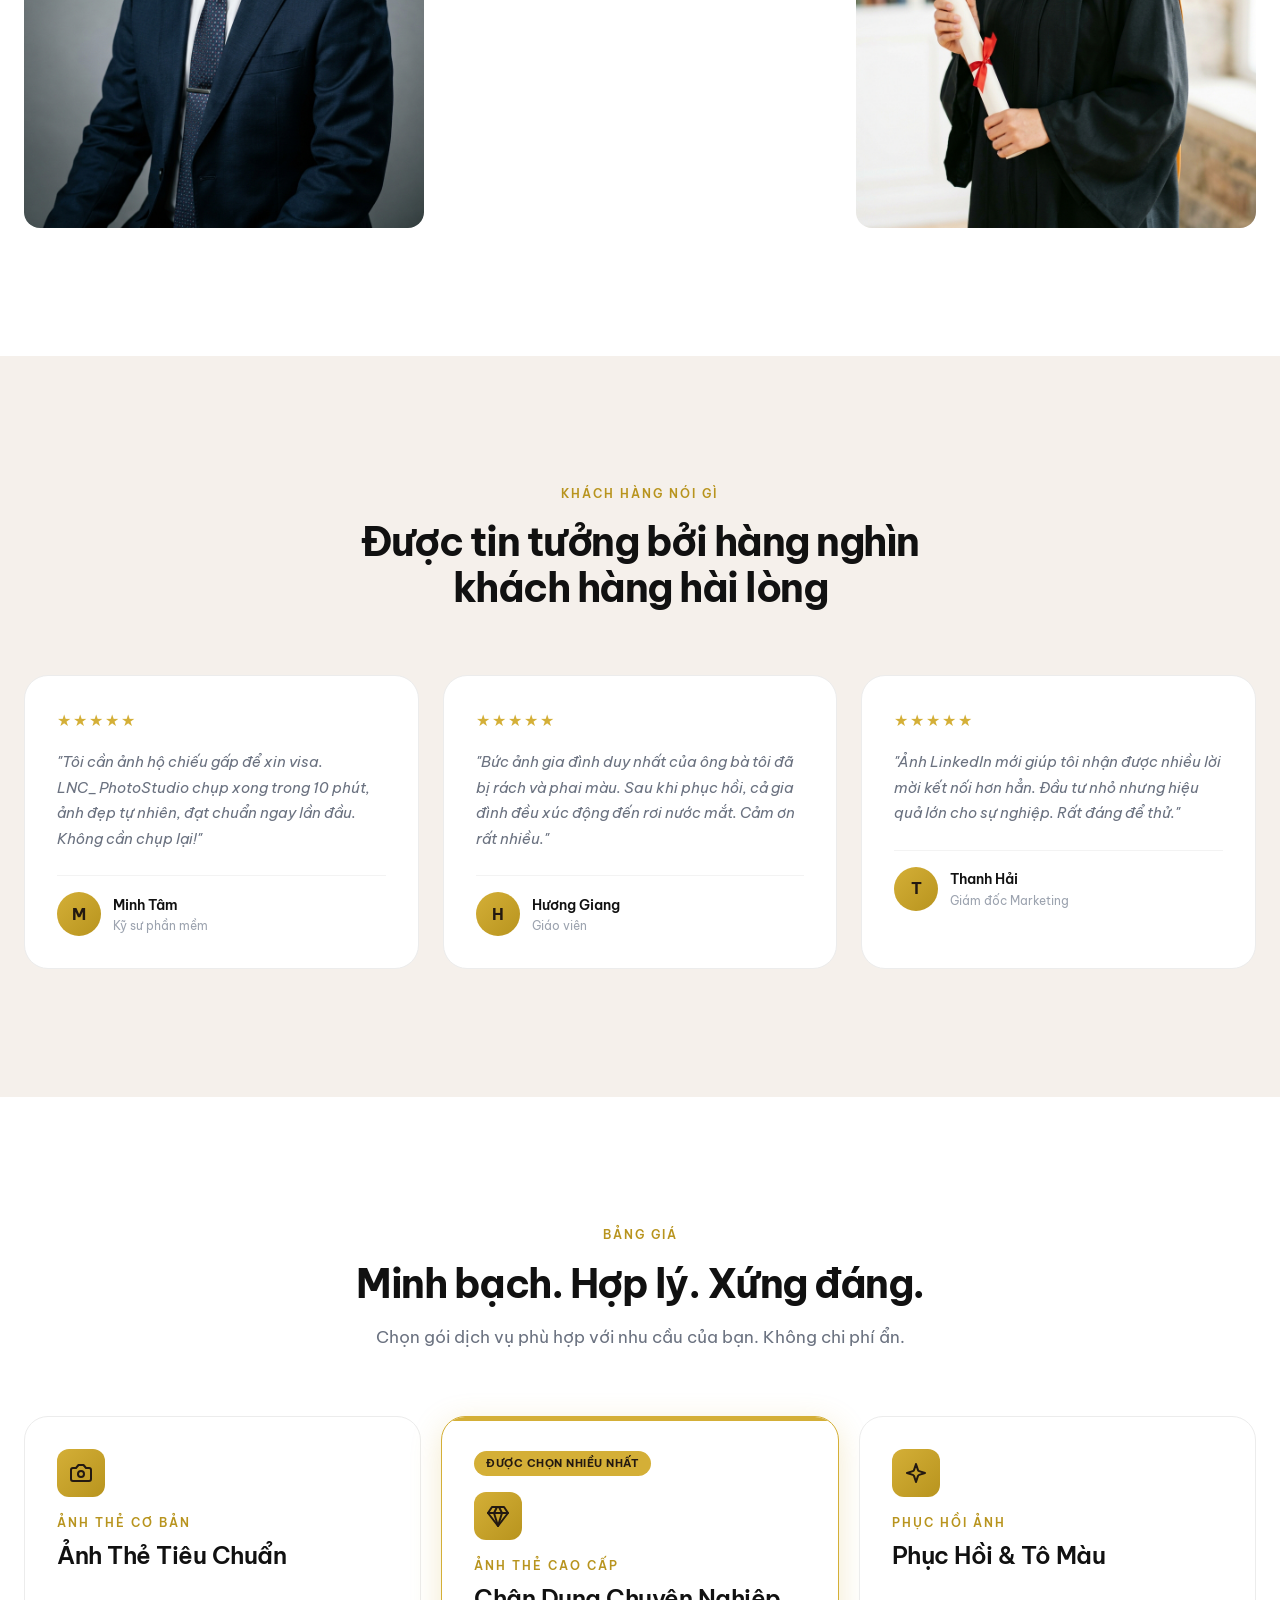
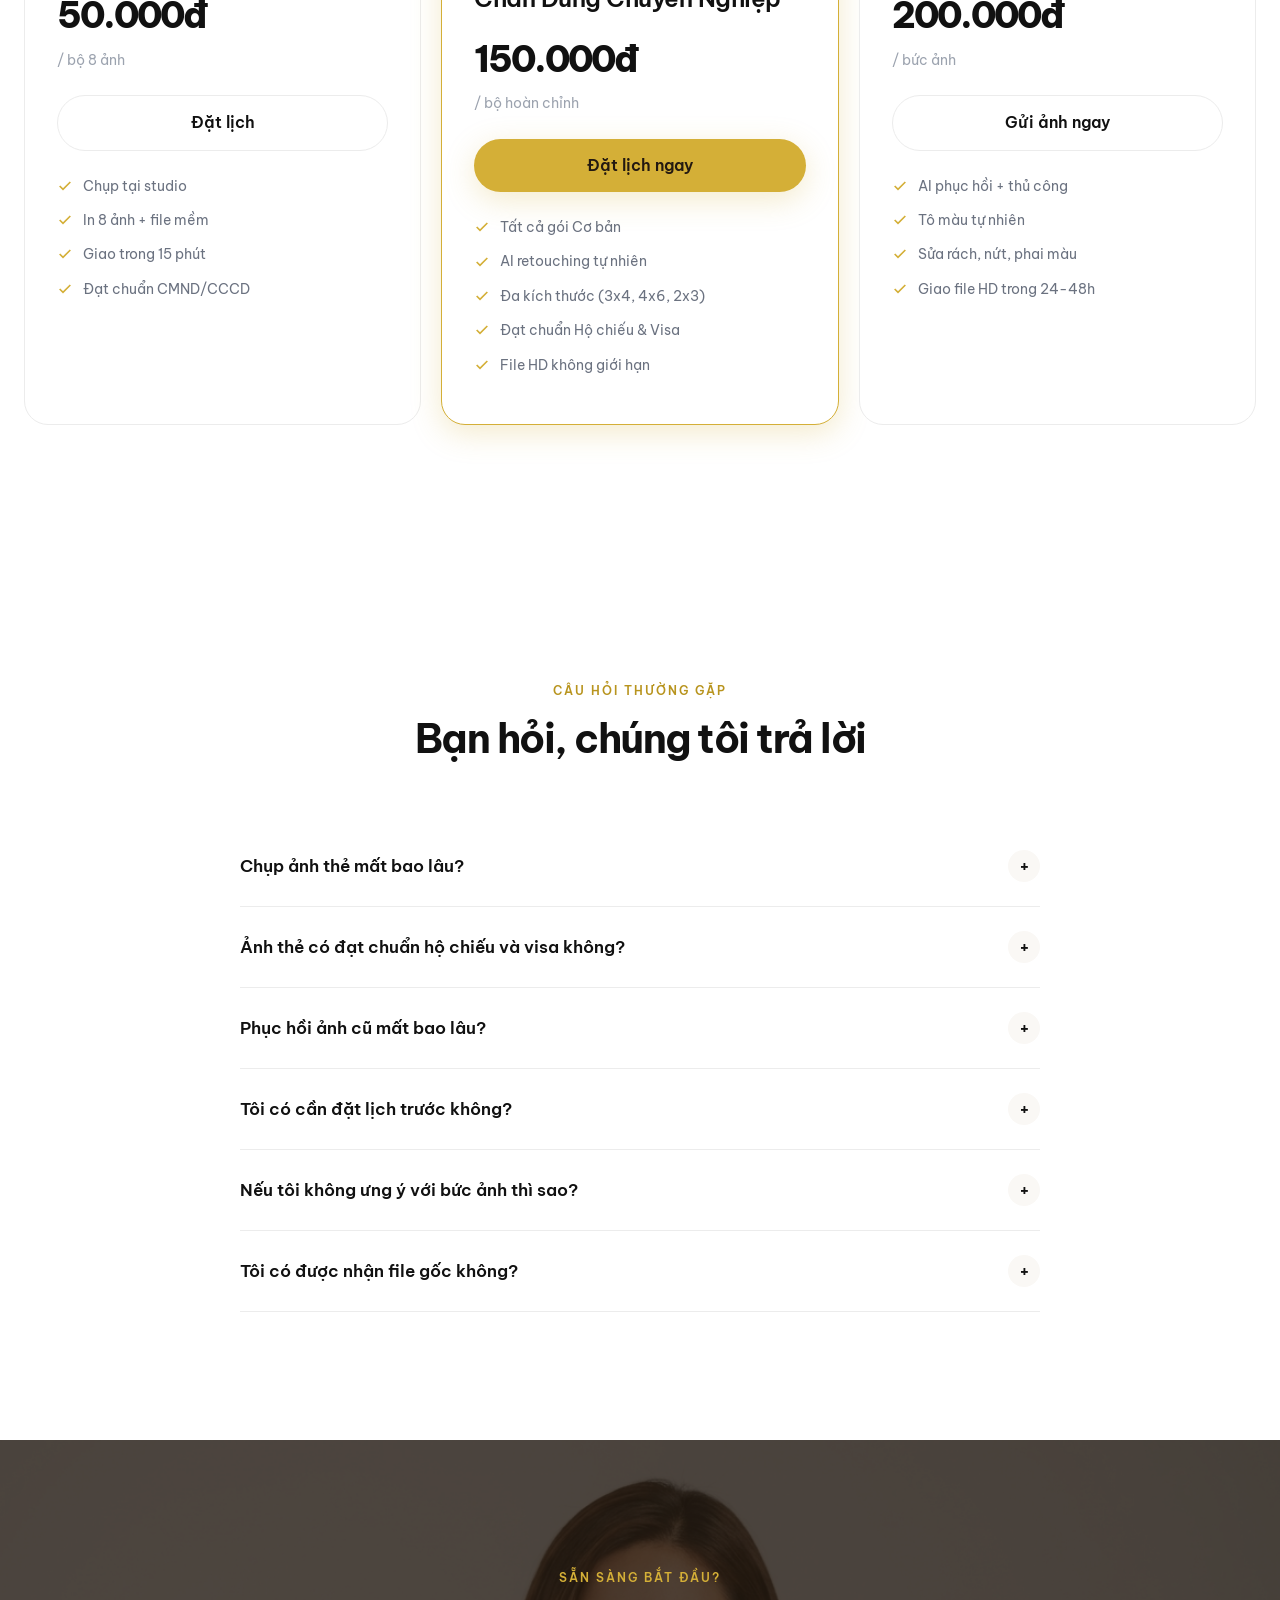
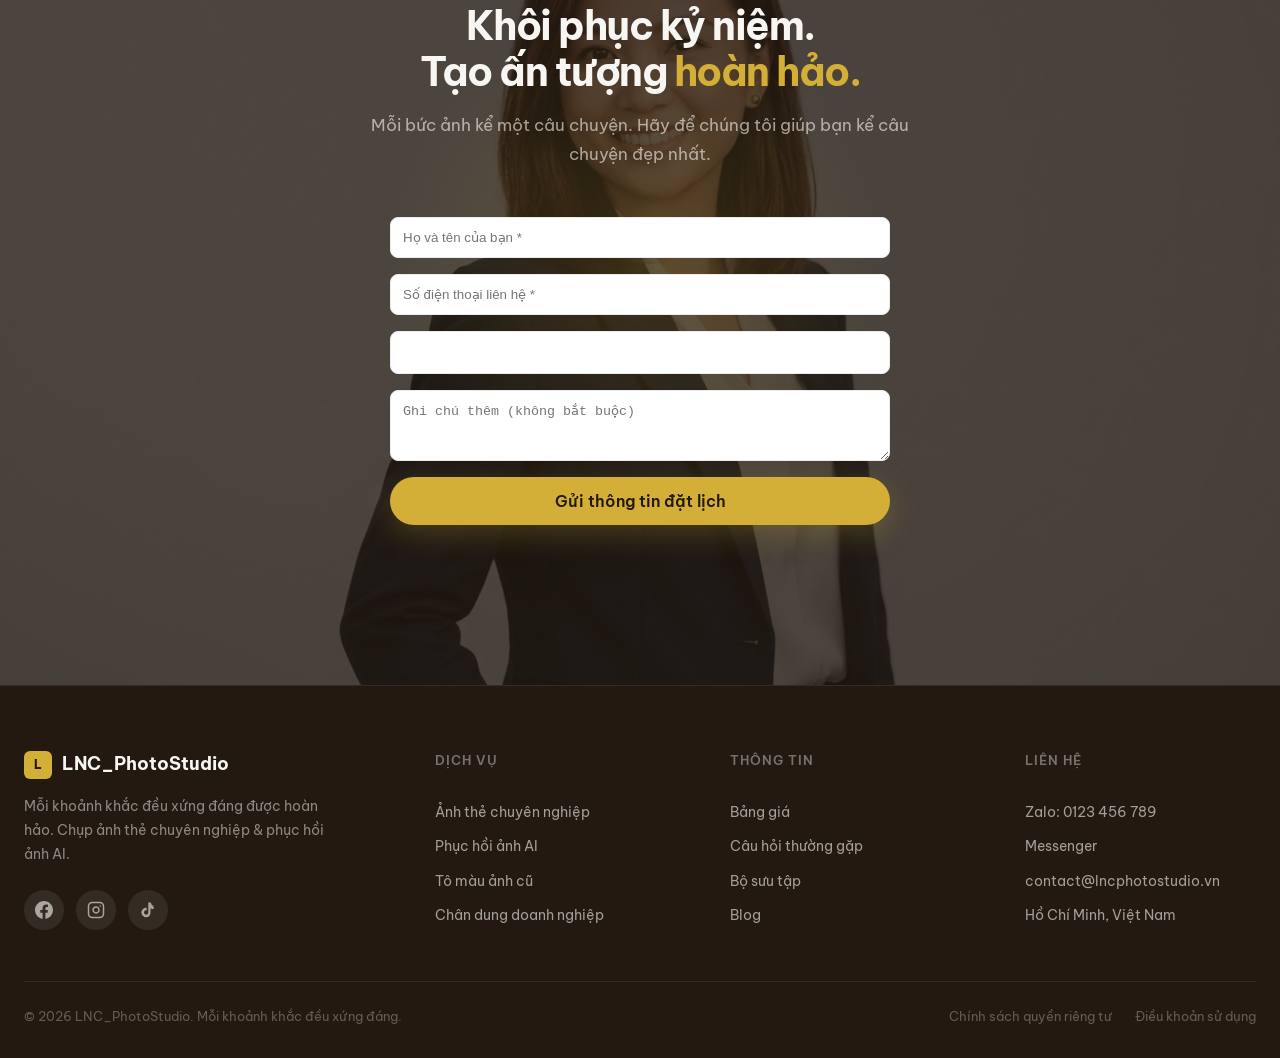
==== commit 7ea26ecd: "Add contact form & GAS integration" ====
--- a/index.html
+++ b/index.html
@@ -782,32 +782,24 @@
     <p class="final-cta__desc">
       Mỗi bức ảnh kể một câu chuyện. Hãy để chúng tôi giúp bạn kể câu chuyện đẹp nhất.
     </p>
-    <div class="final-cta__buttons">
-      <a class="btn btn--primary" href="#">
-        <span class="final-cta__button-icon">
-          <svg width="18" height="18" viewBox="0 0 24 24" fill="none" stroke="currentColor" stroke-width="2" stroke-linecap="round" stroke-linejoin="round"><path d="M14.5 4h-5L7 7H4a2 2 0 0 0-2 2v9a2 2 0 0 0 2 2h16a2 2 0 0 0 2-2V9a2 2 0 0 0-2-2h-3l-2.5-3z"/><circle cx="12" cy="13" r="3"/></svg>
-          Đặt Lịch Ngay
-        </span>
-      </a>
-      <a class="btn btn--outline" href="#">
-        <span class="final-cta__button-icon">
-          <!-- Zalo-like icon -->
-          <svg width="18" height="18" viewBox="0 0 24 24" fill="none" stroke="currentColor" stroke-width="2" stroke-linecap="round" stroke-linejoin="round"><path d="M21 15a2 2 0 0 1-2 2H7l-4 4V5a2 2 0 0 1 2-2h14a2 2 0 0 1 2 2z"/></svg>
-          Zalo
-        </span>
-      </a>
-      <a class="btn btn--outline" href="#">
-        <span class="final-cta__button-icon">
-          <svg width="18" height="18" viewBox="0 0 24 24" fill="none" stroke="currentColor" stroke-width="2" stroke-linecap="round" stroke-linejoin="round"><path d="m3 21 1.9-5.7a8.5 8.5 0 1 1 3.8 3.8z"/></svg>
-          Messenger
-        </span>
-      </a>
-      <a class="btn btn--outline" href="#">
-        <span class="final-cta__button-icon">
-          <svg width="18" height="18" viewBox="0 0 24 24" fill="none" stroke="currentColor" stroke-width="2" stroke-linecap="round" stroke-linejoin="round"><path d="M22 16.92v3a2 2 0 0 1-2.18 2 19.79 19.79 0 0 1-8.63-3.07 19.5 19.5 0 0 1-6-6 19.79 19.79 0 0 1-3.07-8.67A2 2 0 0 1 4.11 2h3a2 2 0 0 1 2 1.72 12.84 12.84 0 0 0 .7 2.81 2 2 0 0 1-.45 2.11L8.09 9.91a16 16 0 0 0 6 6l1.27-1.27a2 2 0 0 1 2.11-.45 12.84 12.84 0 0 0 2.81.7A2 2 0 0 1 22 16.92z"/></svg>
-          Gọi Ngay
-        </span>
-      </a>
+    
+    <div class="final-cta__form-container" style="max-width: 500px; margin: 2rem auto; text-align: left;">
+      <form id="bookingForm" class="booking-form" style="display: flex; flex-direction: column; gap: 1rem;">
+        <input type="text" name="name" class="form-control" placeholder="Họ và tên của bạn *" required style="background: var(--surface); border: 1px solid var(--border); border-radius: 8px; padding: 12px; color: #fff;">
+        <input type="tel" name="phone" class="form-control" placeholder="Số điện thoại liên hệ *" required style="background: var(--surface); border: 1px solid var(--border); border-radius: 8px; padding: 12px; color: #fff;">
+        <select name="service" class="form-control" required style="background: var(--surface); border: 1px solid var(--border); border-radius: 8px; padding: 12px; color: #fff;">
+          <option value="" disabled selected>Bạn quan tâm dịch vụ nào? *</option>
+          <option value="Ảnh thẻ chuyên nghiệp">Ảnh thẻ chuyên nghiệp</option>
+          <option value="Phục hồi ảnh cũ">Phục hồi ảnh cũ</option>
+          <option value="Chân dung doanh nhân">Chân dung doanh nhân</option>
+          <option value="Tư vấn thêm">Cần tư vấn thêm</option>
+        </select>
+        <textarea name="message" class="form-control" placeholder="Ghi chú thêm (không bắt buộc)" rows="3" style="background: var(--surface); border: 1px solid var(--border); border-radius: 8px; padding: 12px; color: #fff; resize: vertical;"></textarea>
+        <button type="submit" class="btn btn--primary btn--full" id="submitBookingBtn" style="padding: 14px; font-size: 16px;">
+          Gửi thông tin đặt lịch
+        </button>
+        <p class="form-message" id="formMessage" style="text-align: center; margin-top: 0.5rem; font-size: 14px; display: none;"></p>
+      </form>
     </div>
   </div>
 </section>
--- a/styles.css
+++ b/styles.css
@@ -0,0 +1,1839 @@
+/* ================================================================
+   LNC_PhotoStudio — Premium Photography Landing Page
+   Design System + Component Styles
+   ================================================================ */
+
+/* ── Google Font ── */
+@import url('https://fonts.googleapis.com/css2?family=Be+Vietnam+Pro:ital,wght@0,300;0,400;0,500;0,600;0,700;0,800;1,400;1,600&display=swap');
+
+/* ── Design Tokens ── */
+:root {
+  /* Colors */
+  --bg-dark: #231911;
+  --bg-dark-soft: #2d231a;
+  --bg-cream: #FAF8F5;
+  --bg-warm: #F5F0EB;
+  --surface: #FFFFFF;
+  --text-primary: #111111;
+  --text-on-dark: #F8F6F2;
+  --text-secondary: #6B7280;
+  --text-muted: #9CA3AF;
+  --accent-gold: #D4AF37;
+  --accent-gold-light: #E8D48B;
+  --accent-gold-dark: #B8941E;
+  --border: #ECECEC;
+  --border-light: #F3F3F3;
+
+  /* Typography */
+  --font: 'Be Vietnam Pro', -apple-system, BlinkMacSystemFont, 'Segoe UI', sans-serif;
+
+  /* Spacing */
+  --space-xs: 4px;
+  --space-sm: 8px;
+  --space-md: 16px;
+  --space-lg: 24px;
+  --space-xl: 32px;
+  --space-2xl: 48px;
+  --space-3xl: 64px;
+  --space-4xl: 96px;
+  --space-5xl: 128px;
+
+  /* Radius */
+  --radius-sm: 8px;
+  --radius-md: 12px;
+  --radius-lg: 16px;
+  --radius-xl: 24px;
+  --radius-2xl: 32px;
+  --radius-full: 9999px;
+
+  /* Shadows */
+  --shadow-sm: 0 1px 3px rgba(0,0,0,0.06), 0 1px 2px rgba(0,0,0,0.04);
+  --shadow-md: 0 4px 16px rgba(0,0,0,0.06), 0 2px 4px rgba(0,0,0,0.04);
+  --shadow-lg: 0 12px 40px rgba(0,0,0,0.08), 0 4px 12px rgba(0,0,0,0.04);
+  --shadow-xl: 0 20px 60px rgba(0,0,0,0.1), 0 8px 20px rgba(0,0,0,0.06);
+  --shadow-gold: 0 8px 30px rgba(212,175,55,0.25);
+
+  /* Transitions */
+  --ease-out: cubic-bezier(0.25, 0.46, 0.45, 0.94);
+  --ease-spring: cubic-bezier(0.34, 1.56, 0.64, 1);
+  --duration: 400ms;
+  --duration-fast: 200ms;
+}
+
+/* ── Reset & Base ── */
+*, *::before, *::after {
+  box-sizing: border-box;
+  margin: 0;
+  padding: 0;
+}
+
+html {
+  scroll-behavior: smooth;
+  -webkit-font-smoothing: antialiased;
+  -moz-osx-font-smoothing: grayscale;
+  font-size: 16px;
+}
+
+body {
+  font-family: var(--font);
+  color: var(--text-primary);
+  background: var(--surface);
+  line-height: 1.6;
+  overflow-x: hidden;
+}
+
+img {
+  display: block;
+  max-width: 100%;
+  height: auto;
+}
+
+a {
+  color: inherit;
+  text-decoration: none;
+}
+
+button {
+  font-family: var(--font);
+  cursor: pointer;
+  border: none;
+  background: none;
+}
+
+ul, ol {
+  list-style: none;
+}
+
+/* ── Layout ── */
+.container {
+  width: 100%;
+  max-width: 1280px;
+  margin: 0 auto;
+  padding: 0 24px;
+}
+
+.container--narrow {
+  max-width: 960px;
+}
+
+.container--wide {
+  max-width: 1440px;
+}
+
+/* ── Typography ── */
+.text-hero {
+  font-size: clamp(40px, 5.5vw, 64px);
+  font-weight: 800;
+  line-height: 1.05;
+  letter-spacing: -2.5px;
+}
+
+.text-section {
+  font-size: clamp(28px, 3.5vw, 40px);
+  font-weight: 700;
+  line-height: 1.15;
+  letter-spacing: -1.5px;
+}
+
+.text-card-title {
+  font-size: 24px;
+  font-weight: 600;
+  line-height: 1.3;
+  letter-spacing: -0.5px;
+}
+
+.text-body {
+  font-size: 16px;
+  font-weight: 400;
+  line-height: 1.7;
+}
+
+.text-caption {
+  font-size: 14px;
+  font-weight: 400;
+  line-height: 1.6;
+}
+
+.text-overline {
+  font-size: 12px;
+  font-weight: 600;
+  letter-spacing: 2px;
+  text-transform: uppercase;
+}
+
+/* ── Buttons ── */
+.btn {
+  display: inline-flex;
+  align-items: center;
+  justify-content: center;
+  gap: 8px;
+  padding: 14px 28px;
+  border-radius: var(--radius-full);
+  font-size: 16px;
+  font-weight: 600;
+  transition: all var(--duration) var(--ease-out);
+  white-space: nowrap;
+  position: relative;
+  overflow: hidden;
+}
+
+.btn--primary {
+  background: var(--accent-gold);
+  color: var(--bg-dark);
+  box-shadow: var(--shadow-gold);
+}
+
+.btn--primary:hover {
+  background: var(--accent-gold-light);
+  transform: translateY(-2px);
+  box-shadow: 0 12px 40px rgba(212,175,55,0.35);
+}
+
+.btn--primary:active {
+  transform: translateY(0);
+}
+
+.btn--outline {
+  background: transparent;
+  color: var(--text-on-dark);
+  border: 1.5px solid rgba(248,246,242,0.3);
+}
+
+.btn--outline:hover {
+  border-color: var(--accent-gold);
+  color: var(--accent-gold);
+  background: rgba(212,175,55,0.05);
+}
+
+.btn--outline-dark {
+  background: transparent;
+  color: var(--text-primary);
+  border: 1.5px solid var(--border);
+}
+
+.btn--outline-dark:hover {
+  border-color: var(--accent-gold);
+  color: var(--accent-gold-dark);
+}
+
+.btn--white {
+  background: var(--surface);
+  color: var(--bg-dark);
+  box-shadow: var(--shadow-md);
+}
+
+.btn--white:hover {
+  transform: translateY(-2px);
+  box-shadow: var(--shadow-lg);
+}
+
+.btn--sm {
+  padding: 10px 20px;
+  font-size: 14px;
+}
+
+.btn--icon {
+  width: 48px;
+  height: 48px;
+  padding: 0;
+  border-radius: 50%;
+}
+
+/* ================================================================
+   NAVIGATION
+   ================================================================ */
+.nav {
+  position: fixed;
+  top: 0;
+  left: 0;
+  right: 0;
+  z-index: 1000;
+  transition: all var(--duration) var(--ease-out);
+}
+
+.nav__inner {
+  display: flex;
+  align-items: center;
+  justify-content: space-between;
+  height: 80px;
+  padding: 0 24px;
+  max-width: 1280px;
+  margin: 0 auto;
+}
+
+.nav--scrolled {
+  background: rgba(255,255,255,0.85);
+  backdrop-filter: blur(20px) saturate(180%);
+  -webkit-backdrop-filter: blur(20px) saturate(180%);
+  border-bottom: 1px solid rgba(0,0,0,0.06);
+  box-shadow: 0 1px 12px rgba(0,0,0,0.04);
+}
+
+.nav__logo {
+  display: flex;
+  align-items: center;
+  gap: 10px;
+  font-size: 18px;
+  font-weight: 800;
+  letter-spacing: -0.5px;
+  color: var(--text-on-dark);
+  transition: color var(--duration) var(--ease-out);
+  z-index: 1001;
+}
+
+.nav--scrolled .nav__logo {
+  color: var(--text-primary);
+}
+
+.nav__logo-mark {
+  width: 32px;
+  height: 32px;
+  background: var(--accent-gold);
+  border-radius: var(--radius-sm);
+  display: flex;
+  align-items: center;
+  justify-content: center;
+  font-size: 14px;
+  font-weight: 800;
+  color: var(--bg-dark);
+}
+
+.nav__links {
+  display: flex;
+  align-items: center;
+  gap: 32px;
+}
+
+.nav__link {
+  font-size: 14px;
+  font-weight: 500;
+  color: rgba(248,246,242,0.7);
+  transition: color var(--duration-fast) var(--ease-out);
+  position: relative;
+}
+
+.nav--scrolled .nav__link {
+  color: var(--text-secondary);
+}
+
+.nav__link:hover {
+  color: var(--text-on-dark);
+}
+
+.nav--scrolled .nav__link:hover {
+  color: var(--text-primary);
+}
+
+.nav__link::after {
+  content: '';
+  position: absolute;
+  bottom: -4px;
+  left: 0;
+  width: 0;
+  height: 2px;
+  background: var(--accent-gold);
+  transition: width var(--duration) var(--ease-out);
+}
+
+.nav__link:hover::after {
+  width: 100%;
+}
+
+.nav__actions {
+  display: flex;
+  align-items: center;
+  gap: 16px;
+}
+
+.nav__cta {
+  padding: 10px 22px;
+  font-size: 14px;
+}
+
+/* Mobile menu toggle */
+.nav__toggle {
+  display: none;
+  width: 44px;
+  height: 44px;
+  align-items: center;
+  justify-content: center;
+  z-index: 1001;
+}
+
+.nav__toggle-bar {
+  display: block;
+  width: 22px;
+  height: 2px;
+  background: var(--text-on-dark);
+  position: relative;
+  transition: all var(--duration) var(--ease-out);
+}
+
+.nav--scrolled .nav__toggle-bar,
+.nav--scrolled .nav__toggle-bar::before,
+.nav--scrolled .nav__toggle-bar::after {
+  background: var(--text-primary);
+}
+
+.nav__toggle-bar::before,
+.nav__toggle-bar::after {
+  content: '';
+  position: absolute;
+  width: 100%;
+  height: 100%;
+  background: var(--text-on-dark);
+  transition: all var(--duration) var(--ease-out);
+}
+
+.nav__toggle-bar::before { top: -7px; }
+.nav__toggle-bar::after { bottom: -7px; }
+
+/* Mobile menu open state */
+.nav--open .nav__toggle-bar {
+  background: transparent;
+}
+
+.nav--open .nav__toggle-bar::before {
+  top: 0;
+  transform: rotate(45deg);
+  background: var(--text-primary);
+}
+
+.nav--open .nav__toggle-bar::after {
+  bottom: 0;
+  transform: rotate(-45deg);
+  background: var(--text-primary);
+}
+
+/* Mobile overlay */
+.nav__mobile-overlay {
+  display: none;
+  position: fixed;
+  inset: 0;
+  background: rgba(255,255,255,0.98);
+  backdrop-filter: blur(20px);
+  z-index: 999;
+  opacity: 0;
+  visibility: hidden;
+  transition: all var(--duration) var(--ease-out);
+}
+
+.nav--open .nav__mobile-overlay {
+  opacity: 1;
+  visibility: visible;
+}
+
+.nav__mobile-menu {
+  display: flex;
+  flex-direction: column;
+  align-items: center;
+  justify-content: center;
+  height: 100%;
+  gap: 32px;
+}
+
+.nav__mobile-link {
+  font-size: 24px;
+  font-weight: 600;
+  color: var(--text-primary);
+  opacity: 0;
+  transform: translateY(20px);
+  transition: all var(--duration) var(--ease-out);
+}
+
+.nav--open .nav__mobile-link {
+  opacity: 1;
+  transform: translateY(0);
+}
+
+.nav--open .nav__mobile-link:nth-child(1) { transition-delay: 100ms; }
+.nav--open .nav__mobile-link:nth-child(2) { transition-delay: 150ms; }
+.nav--open .nav__mobile-link:nth-child(3) { transition-delay: 200ms; }
+.nav--open .nav__mobile-link:nth-child(4) { transition-delay: 250ms; }
+.nav--open .nav__mobile-link:nth-child(5) { transition-delay: 300ms; }
+.nav--open .nav__mobile-link:nth-child(6) { transition-delay: 350ms; }
+
+/* ================================================================
+   HERO
+   ================================================================ */
+.hero {
+  position: relative;
+  min-height: 100vh;
+  display: flex;
+  align-items: center;
+  background: var(--bg-dark);
+  overflow: hidden;
+}
+
+.hero__bg {
+  position: absolute;
+  inset: 0;
+  z-index: 0;
+}
+
+.hero__bg img {
+  width: 100%;
+  height: 100%;
+  object-fit: cover;
+  object-position: center 20%;
+}
+
+.hero__overlay {
+  position: absolute;
+  inset: 0;
+  background: linear-gradient(
+    135deg,
+    rgba(35,25,17,0.85) 0%,
+    rgba(35,25,17,0.6) 40%,
+    rgba(35,25,17,0.4) 70%,
+    rgba(35,25,17,0.7) 100%
+  );
+  z-index: 1;
+}
+
+.hero__content {
+  position: relative;
+  z-index: 2;
+  padding: var(--space-5xl) 0;
+  max-width: 680px;
+}
+
+.hero__overline {
+  display: inline-flex;
+  align-items: center;
+  gap: 8px;
+  margin-bottom: var(--space-lg);
+  color: var(--accent-gold);
+}
+
+.hero__overline-dot {
+  width: 8px;
+  height: 8px;
+  border-radius: 50%;
+  background: var(--accent-gold);
+  animation: pulse-dot 2s ease-in-out infinite;
+}
+
+@keyframes pulse-dot {
+  0%, 100% { box-shadow: 0 0 0 0 rgba(212,175,55,0.4); }
+  50% { box-shadow: 0 0 0 8px rgba(212,175,55,0); }
+}
+
+.hero__title {
+  color: var(--text-on-dark);
+  margin-bottom: var(--space-lg);
+}
+
+.hero__title em {
+  font-style: normal;
+  color: var(--accent-gold);
+}
+
+.hero__subtitle {
+  color: rgba(248,246,242,0.75);
+  font-size: 18px;
+  line-height: 1.7;
+  margin-bottom: var(--space-xl);
+  max-width: 520px;
+}
+
+.hero__actions {
+  display: flex;
+  gap: 16px;
+  margin-bottom: var(--space-3xl);
+  flex-wrap: wrap;
+}
+
+.hero__trust {
+  display: flex;
+  align-items: center;
+  gap: var(--space-xl);
+  padding-top: var(--space-xl);
+  border-top: 1px solid rgba(248,246,242,0.1);
+}
+
+.hero__trust-item {
+  text-align: center;
+}
+
+.hero__trust-value {
+  font-size: 28px;
+  font-weight: 700;
+  color: var(--text-on-dark);
+  letter-spacing: -1px;
+}
+
+.hero__trust-label {
+  font-size: 12px;
+  color: rgba(248,246,242,0.5);
+  margin-top: 2px;
+}
+
+.hero__trust-divider {
+  width: 1px;
+  height: 40px;
+  background: rgba(248,246,242,0.1);
+}
+
+/* ================================================================
+   SERVICES
+   ================================================================ */
+.services {
+  padding: var(--space-5xl) 0;
+  background: var(--bg-cream);
+}
+
+.section-header {
+  text-align: center;
+  margin-bottom: var(--space-3xl);
+}
+
+.section-header__overline {
+  color: var(--accent-gold-dark);
+  margin-bottom: var(--space-md);
+  display: block;
+}
+
+.section-header__title {
+  color: var(--text-primary);
+  margin-bottom: var(--space-md);
+}
+
+.section-header__desc {
+  color: var(--text-secondary);
+  max-width: 560px;
+  margin: 0 auto;
+  font-size: 17px;
+  line-height: 1.7;
+}
+
+.services__grid {
+  display: grid;
+  grid-template-columns: 1fr 1fr;
+  gap: 24px;
+}
+
+.service-card {
+  position: relative;
+  border-radius: var(--radius-xl);
+  overflow: hidden;
+  background: var(--surface);
+  border: 1px solid var(--border);
+  transition: all var(--duration) var(--ease-out);
+  cursor: pointer;
+}
+
+.service-card:hover {
+  transform: translateY(-8px);
+  box-shadow: var(--shadow-xl);
+  border-color: var(--accent-gold);
+}
+
+.service-card__image {
+  height: 320px;
+  overflow: hidden;
+}
+
+.service-card__image img {
+  width: 100%;
+  height: 100%;
+  object-fit: cover;
+  transition: transform 600ms var(--ease-out);
+}
+
+.service-card:hover .service-card__image img {
+  transform: scale(1.05);
+}
+
+.service-card__body {
+  padding: var(--space-xl) var(--space-xl) var(--space-2xl);
+}
+
+.service-card__icon {
+  width: 48px;
+  height: 48px;
+  border-radius: var(--radius-md);
+  background: linear-gradient(135deg, var(--accent-gold), var(--accent-gold-dark));
+  display: flex;
+  align-items: center;
+  justify-content: center;
+  margin-bottom: var(--space-md);
+}
+
+.service-card__icon svg {
+  width: 24px;
+  height: 24px;
+  color: var(--bg-dark);
+}
+
+.service-card__title {
+  margin-bottom: var(--space-sm);
+}
+
+.service-card__desc {
+  color: var(--text-secondary);
+  margin-bottom: var(--space-lg);
+}
+
+.service-card__features {
+  display: flex;
+  flex-wrap: wrap;
+  gap: 8px;
+}
+
+.service-card__tag {
+  padding: 6px 14px;
+  border-radius: var(--radius-full);
+  background: var(--bg-cream);
+  font-size: 13px;
+  font-weight: 500;
+  color: var(--text-secondary);
+  border: 1px solid var(--border-light);
+}
+
+/* ================================================================
+   WHY CHOOSE US
+   ================================================================ */
+.why {
+  padding: var(--space-5xl) 0;
+  background: var(--surface);
+}
+
+.why__grid {
+  display: grid;
+  grid-template-columns: repeat(3, 1fr);
+  gap: 24px;
+}
+
+.why-card {
+  padding: var(--space-xl);
+  border-radius: var(--radius-lg);
+  border: 1px solid var(--border);
+  transition: all var(--duration) var(--ease-out);
+  background: var(--surface);
+}
+
+.why-card:hover {
+  border-color: var(--accent-gold);
+  box-shadow: var(--shadow-md);
+  transform: translateY(-4px);
+}
+
+.why-card__icon {
+  width: 44px;
+  height: 44px;
+  border-radius: var(--radius-md);
+  background: var(--bg-cream);
+  display: flex;
+  align-items: center;
+  justify-content: center;
+  margin-bottom: var(--space-md);
+  color: var(--accent-gold-dark);
+}
+
+.why-card__icon svg {
+  width: 22px;
+  height: 22px;
+}
+
+.why-card__title {
+  font-size: 18px;
+  font-weight: 600;
+  margin-bottom: var(--space-sm);
+  letter-spacing: -0.3px;
+}
+
+.why-card__desc {
+  font-size: 14px;
+  color: var(--text-secondary);
+  line-height: 1.7;
+}
+
+/* ================================================================
+   BEFORE / AFTER — ★ STAR SECTION
+   ================================================================ */
+.before-after {
+  padding: var(--space-5xl) 0;
+  background: var(--bg-dark);
+  color: var(--text-on-dark);
+}
+
+.before-after .section-header__title {
+  color: var(--text-on-dark);
+}
+
+.before-after .section-header__desc {
+  color: rgba(248,246,242,0.6);
+}
+
+.before-after .section-header__overline {
+  color: var(--accent-gold);
+}
+
+.ba-showcase {
+  display: grid;
+  gap: var(--space-4xl);
+  margin-top: var(--space-2xl);
+}
+
+.ba-item {
+  display: grid;
+  grid-template-columns: 1fr 400px;
+  gap: var(--space-3xl);
+  align-items: center;
+}
+
+.ba-item:nth-child(even) {
+  grid-template-columns: 400px 1fr;
+}
+
+.ba-item:nth-child(even) .ba-item__slider {
+  order: -1;
+}
+
+.ba-slider {
+  position: relative;
+  border-radius: var(--radius-xl);
+  overflow: hidden;
+  aspect-ratio: 3/4;
+  cursor: ew-resize;
+  box-shadow: 0 20px 60px rgba(0,0,0,0.4);
+  user-select: none;
+  -webkit-user-select: none;
+}
+
+.ba-slider--square {
+  aspect-ratio: 1;
+}
+
+.ba-slider__before,
+.ba-slider__after {
+  position: absolute;
+  inset: 0;
+}
+
+.ba-slider__before img,
+.ba-slider__after img {
+  width: 100%;
+  height: 100%;
+  object-fit: cover;
+}
+
+.ba-slider__before {
+  clip-path: inset(0 calc(100% - var(--pos, 50%)) 0 0);
+}
+
+.ba-slider__after {
+  clip-path: inset(0 0 0 var(--pos, 50%));
+}
+
+.ba-slider__label {
+  position: absolute;
+  top: 16px;
+  padding: 6px 14px;
+  border-radius: var(--radius-full);
+  font-size: 11px;
+  font-weight: 600;
+  letter-spacing: 1px;
+  text-transform: uppercase;
+  z-index: 5;
+  pointer-events: none;
+}
+
+.ba-slider__label--before {
+  left: 16px;
+  background: rgba(0,0,0,0.6);
+  backdrop-filter: blur(10px);
+  color: var(--text-on-dark);
+}
+
+.ba-slider__label--after {
+  right: 16px;
+  background: rgba(212,175,55,0.9);
+  color: var(--bg-dark);
+}
+
+.ba-slider__divider {
+  position: absolute;
+  top: 0;
+  bottom: 0;
+  left: var(--pos, 50%);
+  width: 3px;
+  background: white;
+  z-index: 4;
+  transform: translateX(-50%);
+  pointer-events: none;
+}
+
+.ba-slider__handle {
+  position: absolute;
+  top: 50%;
+  left: var(--pos, 50%);
+  width: 44px;
+  height: 44px;
+  border-radius: 50%;
+  background: white;
+  box-shadow: 0 4px 16px rgba(0,0,0,0.3);
+  transform: translate(-50%, -50%);
+  z-index: 5;
+  display: flex;
+  align-items: center;
+  justify-content: center;
+  pointer-events: none;
+}
+
+.ba-slider__handle svg {
+  width: 20px;
+  height: 20px;
+  color: var(--bg-dark);
+}
+
+.ba-slider__input {
+  position: absolute;
+  inset: 0;
+  width: 100%;
+  height: 100%;
+  opacity: 0;
+  cursor: ew-resize;
+  z-index: 10;
+  -webkit-appearance: none;
+  appearance: none;
+}
+
+.ba-item__story {
+  padding: var(--space-xl) 0;
+}
+
+.ba-item__quote {
+  font-size: 28px;
+  font-weight: 700;
+  line-height: 1.3;
+  letter-spacing: -1px;
+  margin-bottom: var(--space-md);
+  color: var(--text-on-dark);
+}
+
+.ba-item__quote em {
+  font-style: normal;
+  color: var(--accent-gold);
+}
+
+.ba-item__desc {
+  font-size: 16px;
+  color: rgba(248,246,242,0.6);
+  line-height: 1.7;
+  margin-bottom: var(--space-lg);
+}
+
+.ba-item__meta {
+  display: flex;
+  align-items: center;
+  gap: 12px;
+  font-size: 13px;
+  color: rgba(248,246,242,0.4);
+}
+
+.ba-item__meta-dot {
+  width: 4px;
+  height: 4px;
+  border-radius: 50%;
+  background: var(--accent-gold);
+}
+
+/* ================================================================
+   PROCESS
+   ================================================================ */
+.process {
+  padding: var(--space-5xl) 0;
+  background: var(--bg-cream);
+}
+
+.process__timeline {
+  display: grid;
+  grid-template-columns: repeat(4, 1fr);
+  gap: 0;
+  margin-top: var(--space-3xl);
+  position: relative;
+}
+
+.process__timeline::before {
+  content: '';
+  position: absolute;
+  top: 36px;
+  left: 36px;
+  right: 36px;
+  height: 2px;
+  background: var(--border);
+}
+
+.process-step {
+  text-align: center;
+  padding: 0 var(--space-lg);
+  position: relative;
+}
+
+.process-step__number {
+  width: 72px;
+  height: 72px;
+  border-radius: 50%;
+  background: var(--surface);
+  border: 2px solid var(--border);
+  display: flex;
+  align-items: center;
+  justify-content: center;
+  margin: 0 auto var(--space-lg);
+  position: relative;
+  z-index: 2;
+  transition: all var(--duration) var(--ease-out);
+}
+
+.process-step:hover .process-step__number {
+  border-color: var(--accent-gold);
+  box-shadow: var(--shadow-gold);
+}
+
+.process-step__number svg {
+  width: 28px;
+  height: 28px;
+  color: var(--accent-gold-dark);
+}
+
+.process-step__num {
+  position: absolute;
+  top: -8px;
+  right: -4px;
+  width: 24px;
+  height: 24px;
+  border-radius: 50%;
+  background: var(--accent-gold);
+  color: var(--bg-dark);
+  font-size: 11px;
+  font-weight: 700;
+  display: flex;
+  align-items: center;
+  justify-content: center;
+}
+
+.process-step__title {
+  font-size: 18px;
+  font-weight: 600;
+  margin-bottom: var(--space-sm);
+  letter-spacing: -0.3px;
+}
+
+.process-step__desc {
+  font-size: 14px;
+  color: var(--text-secondary);
+  line-height: 1.6;
+  max-width: 220px;
+  margin: 0 auto;
+}
+
+/* ================================================================
+   GALLERY
+   ================================================================ */
+.gallery {
+  padding: var(--space-5xl) 0;
+  background: var(--surface);
+}
+
+.gallery__grid {
+  columns: 3;
+  column-gap: 16px;
+  margin-top: var(--space-2xl);
+}
+
+.gallery__item {
+  break-inside: avoid;
+  margin-bottom: 16px;
+  border-radius: var(--radius-lg);
+  overflow: hidden;
+  position: relative;
+  cursor: pointer;
+}
+
+.gallery__item img {
+  width: 100%;
+  display: block;
+  transition: transform 600ms var(--ease-out);
+}
+
+.gallery__item:hover img {
+  transform: scale(1.05);
+}
+
+.gallery__overlay {
+  position: absolute;
+  inset: 0;
+  background: linear-gradient(0deg, rgba(35,25,17,0.7) 0%, transparent 50%);
+  opacity: 0;
+  transition: opacity var(--duration) var(--ease-out);
+  display: flex;
+  align-items: flex-end;
+  padding: var(--space-lg);
+}
+
+.gallery__item:hover .gallery__overlay {
+  opacity: 1;
+}
+
+.gallery__caption {
+  color: var(--text-on-dark);
+  font-size: 14px;
+  font-weight: 500;
+}
+
+.gallery__tag {
+  display: inline-block;
+  padding: 4px 10px;
+  border-radius: var(--radius-full);
+  background: rgba(212,175,55,0.9);
+  color: var(--bg-dark);
+  font-size: 11px;
+  font-weight: 600;
+  margin-bottom: 6px;
+}
+
+/* Lightbox */
+.lightbox {
+  position: fixed;
+  inset: 0;
+  z-index: 2000;
+  background: rgba(0,0,0,0.92);
+  backdrop-filter: blur(10px);
+  display: flex;
+  align-items: center;
+  justify-content: center;
+  opacity: 0;
+  visibility: hidden;
+  transition: all var(--duration) var(--ease-out);
+}
+
+.lightbox--active {
+  opacity: 1;
+  visibility: visible;
+}
+
+.lightbox__close {
+  position: absolute;
+  top: 24px;
+  right: 24px;
+  width: 48px;
+  height: 48px;
+  border-radius: 50%;
+  background: rgba(255,255,255,0.1);
+  color: white;
+  display: flex;
+  align-items: center;
+  justify-content: center;
+  font-size: 24px;
+  cursor: pointer;
+  transition: background var(--duration-fast);
+  border: none;
+}
+
+.lightbox__close:hover {
+  background: rgba(255,255,255,0.2);
+}
+
+.lightbox__img {
+  max-width: 90vw;
+  max-height: 85vh;
+  object-fit: contain;
+  border-radius: var(--radius-lg);
+  box-shadow: 0 20px 80px rgba(0,0,0,0.5);
+  transform: scale(0.95);
+  transition: transform var(--duration) var(--ease-out);
+}
+
+.lightbox--active .lightbox__img {
+  transform: scale(1);
+}
+
+/* ================================================================
+   TESTIMONIALS
+   ================================================================ */
+.testimonials {
+  padding: var(--space-5xl) 0;
+  background: var(--bg-warm);
+}
+
+.testimonials__grid {
+  display: grid;
+  grid-template-columns: repeat(3, 1fr);
+  gap: 24px;
+  margin-top: var(--space-2xl);
+}
+
+.testimonial-card {
+  background: var(--surface);
+  border-radius: var(--radius-xl);
+  padding: var(--space-xl);
+  border: 1px solid var(--border);
+  transition: all var(--duration) var(--ease-out);
+}
+
+.testimonial-card:hover {
+  transform: translateY(-4px);
+  box-shadow: var(--shadow-lg);
+}
+
+.testimonial-card__stars {
+  color: var(--accent-gold);
+  font-size: 16px;
+  letter-spacing: 2px;
+  margin-bottom: var(--space-md);
+}
+
+.testimonial-card__text {
+  font-size: 15px;
+  color: var(--text-secondary);
+  line-height: 1.7;
+  margin-bottom: var(--space-lg);
+  font-style: italic;
+}
+
+.testimonial-card__author {
+  display: flex;
+  align-items: center;
+  gap: 12px;
+  padding-top: var(--space-md);
+  border-top: 1px solid var(--border-light);
+}
+
+.testimonial-card__avatar {
+  width: 44px;
+  height: 44px;
+  border-radius: 50%;
+  background: linear-gradient(135deg, var(--accent-gold), var(--accent-gold-dark));
+  display: flex;
+  align-items: center;
+  justify-content: center;
+  color: var(--bg-dark);
+  font-size: 16px;
+  font-weight: 700;
+}
+
+.testimonial-card__name {
+  font-size: 14px;
+  font-weight: 600;
+}
+
+.testimonial-card__role {
+  font-size: 12px;
+  color: var(--text-muted);
+}
+
+/* ================================================================
+   PRICING
+   ================================================================ */
+.pricing-section {
+  background: var(--surface);
+}
+
+.pricing-section .services__grid {
+  grid-template-columns: repeat(3, 1fr);
+  gap: 20px;
+}
+
+.pricing-section .service-card {
+  cursor: default;
+}
+
+.pricing-section .service-card:hover {
+  transform: translateY(-4px);
+}
+
+.pricing-card__body {
+  padding: 32px var(--space-xl) var(--space-2xl);
+}
+
+.pricing-card__badge {
+  background: var(--accent-gold);
+  color: var(--bg-dark);
+  padding: 4px 12px;
+  border-radius: var(--radius-full);
+  font-size: 11px;
+  font-weight: 700;
+  letter-spacing: 0.5px;
+  text-transform: uppercase;
+  display: inline-block;
+}
+
+.pricing-card__overline {
+  color: var(--accent-gold-dark);
+  margin-bottom: var(--space-sm);
+  display: block;
+}
+
+.pricing-card__price {
+  font-size: 36px;
+  font-weight: 800;
+  letter-spacing: -2px;
+  margin: var(--space-md) 0 var(--space-xs);
+  color: var(--text-primary);
+}
+
+.pricing-card__period {
+  font-size: 14px;
+  color: var(--text-muted);
+  margin-bottom: var(--space-lg);
+}
+
+.pricing-card__cta {
+  width: 100%;
+  margin-bottom: var(--space-lg);
+}
+
+.pricing-card__features {
+  display: grid;
+  gap: 12px;
+}
+
+.pricing-card__feature {
+  display: flex;
+  align-items: center;
+  gap: 10px;
+  font-size: 14px;
+  color: var(--text-secondary);
+}
+
+.pricing-card__feature svg {
+  flex-shrink: 0;
+}
+
+.pricing-card--popular {
+  border-color: var(--accent-gold);
+  box-shadow: var(--shadow-gold);
+  position: relative;
+  transform: translateY(-8px);
+}
+
+.pricing-card--popular:hover {
+  transform: translateY(-12px) !important;
+}
+
+.pricing-card--popular::before {
+  content: '';
+  position: absolute;
+  top: 0;
+  left: 0;
+  right: 0;
+  height: 4px;
+  background: var(--accent-gold);
+  border-radius: var(--radius-xl) var(--radius-xl) 0 0;
+}
+
+.pricing-card--popular .service-card__icon {
+  margin-top: var(--space-md);
+}
+
+/* ================================================================
+   FAQ
+   ================================================================ */
+.faq {
+  padding: var(--space-5xl) 0;
+  background: var(--surface);
+}
+
+.faq__list {
+  max-width: 800px;
+  margin: var(--space-2xl) auto 0;
+}
+
+.faq-item {
+  border-bottom: 1px solid var(--border);
+}
+
+.faq-item__question {
+  width: 100%;
+  padding: var(--space-lg) 0;
+  display: flex;
+  align-items: center;
+  justify-content: space-between;
+  gap: var(--space-md);
+  font-size: 17px;
+  font-weight: 600;
+  color: var(--text-primary);
+  text-align: left;
+  cursor: pointer;
+  transition: color var(--duration-fast);
+  border: none;
+  background: none;
+  font-family: var(--font);
+}
+
+.faq-item__question:hover {
+  color: var(--accent-gold-dark);
+}
+
+.faq-item__icon {
+  width: 32px;
+  height: 32px;
+  border-radius: 50%;
+  background: var(--bg-cream);
+  display: flex;
+  align-items: center;
+  justify-content: center;
+  flex-shrink: 0;
+  transition: all var(--duration) var(--ease-out);
+}
+
+.faq-item--open .faq-item__icon {
+  background: var(--accent-gold);
+  color: var(--bg-dark);
+  transform: rotate(45deg);
+}
+
+.faq-item__answer {
+  max-height: 0;
+  overflow: hidden;
+  transition: max-height 400ms var(--ease-out), padding 400ms var(--ease-out);
+}
+
+.faq-item--open .faq-item__answer {
+  max-height: 300px;
+  padding-bottom: var(--space-lg);
+}
+
+.faq-item__answer p {
+  font-size: 15px;
+  color: var(--text-secondary);
+  line-height: 1.7;
+  max-width: 680px;
+}
+
+/* ================================================================
+   FINAL CTA
+   ================================================================ */
+.final-cta {
+  position: relative;
+  padding: var(--space-5xl) 0;
+  background: var(--bg-dark);
+  overflow: hidden;
+}
+
+.final-cta__bg {
+  position: absolute;
+  inset: 0;
+  z-index: 0;
+}
+
+.final-cta__bg img {
+  width: 100%;
+  height: 100%;
+  object-fit: cover;
+  opacity: 0.2;
+}
+
+.final-cta__glow {
+  position: absolute;
+  width: 500px;
+  height: 500px;
+  border-radius: 50%;
+  background: radial-gradient(circle, rgba(212,175,55,0.15) 0%, transparent 70%);
+  top: 50%;
+  left: 50%;
+  transform: translate(-50%, -50%);
+  z-index: 0;
+}
+
+.final-cta__content {
+  position: relative;
+  z-index: 2;
+  text-align: center;
+  max-width: 640px;
+  margin: 0 auto;
+}
+
+.final-cta__title {
+  color: var(--text-on-dark);
+  margin-bottom: var(--space-md);
+}
+
+.final-cta__title em {
+  font-style: normal;
+  color: var(--accent-gold);
+}
+
+.final-cta__desc {
+  color: rgba(248,246,242,0.6);
+  font-size: 17px;
+  line-height: 1.7;
+  margin-bottom: var(--space-2xl);
+}
+
+.final-cta__buttons {
+  display: flex;
+  justify-content: center;
+  gap: 12px;
+  flex-wrap: wrap;
+}
+
+.final-cta__button-icon {
+  display: flex;
+  align-items: center;
+  gap: 8px;
+}
+
+/* ================================================================
+   FOOTER
+   ================================================================ */
+.footer {
+  background: var(--bg-dark);
+  border-top: 1px solid rgba(248,246,242,0.08);
+  padding: var(--space-3xl) 0 var(--space-xl);
+  color: var(--text-on-dark);
+}
+
+.footer__inner {
+  display: grid;
+  grid-template-columns: 1.5fr 1fr 1fr 1fr;
+  gap: var(--space-3xl);
+}
+
+.footer__brand {
+  display: flex;
+  align-items: center;
+  gap: 10px;
+  font-size: 18px;
+  font-weight: 700;
+  margin-bottom: var(--space-md);
+}
+
+.footer__brand-mark {
+  width: 28px;
+  height: 28px;
+  border-radius: 6px;
+  background: var(--accent-gold);
+  display: flex;
+  align-items: center;
+  justify-content: center;
+  font-size: 12px;
+  font-weight: 800;
+  color: var(--bg-dark);
+}
+
+.footer__desc {
+  color: rgba(248,246,242,0.5);
+  font-size: 14px;
+  line-height: 1.7;
+  max-width: 300px;
+  margin-bottom: var(--space-lg);
+}
+
+.footer__social {
+  display: flex;
+  gap: 12px;
+}
+
+.footer__social-link {
+  width: 40px;
+  height: 40px;
+  border-radius: 50%;
+  background: rgba(248,246,242,0.08);
+  display: flex;
+  align-items: center;
+  justify-content: center;
+  color: rgba(248,246,242,0.6);
+  transition: all var(--duration-fast);
+}
+
+.footer__social-link:hover {
+  background: var(--accent-gold);
+  color: var(--bg-dark);
+}
+
+.footer__heading {
+  font-size: 13px;
+  font-weight: 600;
+  letter-spacing: 1px;
+  text-transform: uppercase;
+  color: rgba(248,246,242,0.4);
+  margin-bottom: var(--space-lg);
+}
+
+.footer__link {
+  display: block;
+  color: rgba(248,246,242,0.6);
+  font-size: 14px;
+  padding: 6px 0;
+  transition: color var(--duration-fast);
+}
+
+.footer__link:hover {
+  color: var(--accent-gold);
+}
+
+.footer__bottom {
+  border-top: 1px solid rgba(248,246,242,0.08);
+  margin-top: var(--space-2xl);
+  padding-top: var(--space-lg);
+  display: flex;
+  justify-content: space-between;
+  align-items: center;
+}
+
+.footer__copy {
+  font-size: 13px;
+  color: rgba(248,246,242,0.3);
+}
+
+.footer__bottom-links {
+  display: flex;
+  gap: 24px;
+}
+
+.footer__bottom-link {
+  font-size: 13px;
+  color: rgba(248,246,242,0.3);
+  transition: color var(--duration-fast);
+}
+
+.footer__bottom-link:hover {
+  color: rgba(248,246,242,0.7);
+}
+
+/* ================================================================
+   MOBILE STICKY CTA
+   ================================================================ */
+.mobile-cta {
+  display: none;
+  position: fixed;
+  bottom: 0;
+  left: 0;
+  right: 0;
+  z-index: 900;
+  background: var(--surface);
+  padding: 12px 16px;
+  box-shadow: 0 -4px 20px rgba(0,0,0,0.1);
+  border-top: 1px solid var(--border);
+}
+
+.mobile-cta__inner {
+  display: flex;
+  gap: 8px;
+}
+
+.mobile-cta .btn {
+  flex: 1;
+  justify-content: center;
+  padding: 12px 16px;
+  font-size: 14px;
+}
+
+/* ================================================================
+   SCROLL ANIMATIONS
+   ================================================================ */
+.fade-up {
+  opacity: 0;
+  transform: translateY(30px);
+  transition: opacity 600ms var(--ease-out), transform 600ms var(--ease-out);
+}
+
+.fade-up.visible {
+  opacity: 1;
+  transform: translateY(0);
+}
+
+.fade-up-delay-1 { transition-delay: 100ms; }
+.fade-up-delay-2 { transition-delay: 200ms; }
+.fade-up-delay-3 { transition-delay: 300ms; }
+.fade-up-delay-4 { transition-delay: 400ms; }
+.fade-up-delay-5 { transition-delay: 500ms; }
+
+/* ================================================================
+   COUNTER ANIMATION
+   ================================================================ */
+.counter {
+  display: inline-block;
+}
+
+/* ================================================================
+   RESPONSIVE — TABLET
+   ================================================================ */
+@media (max-width: 1024px) {
+  .services__grid {
+    grid-template-columns: 1fr;
+    gap: 20px;
+  }
+
+  .why__grid {
+    grid-template-columns: repeat(2, 1fr);
+  }
+
+  .ba-item,
+  .ba-item:nth-child(even) {
+    grid-template-columns: 1fr;
+    gap: var(--space-xl);
+  }
+
+  .ba-item:nth-child(even) .ba-item__slider {
+    order: 0;
+  }
+
+  .ba-slider {
+    max-width: 500px;
+    margin: 0 auto;
+  }
+
+  .process__timeline {
+    grid-template-columns: repeat(2, 1fr);
+    gap: var(--space-xl);
+  }
+
+  .process__timeline::before {
+    display: none;
+  }
+
+  .gallery__grid {
+    columns: 2;
+  }
+
+  .testimonials__grid {
+    grid-template-columns: 1fr 1fr;
+  }
+
+  .pricing-section .services__grid {
+    grid-template-columns: 1fr;
+  }
+
+  .pricing-card--popular {
+    transform: none;
+  }
+
+  .footer__inner {
+    grid-template-columns: 1fr 1fr;
+    gap: var(--space-xl);
+  }
+}
+
+/* ================================================================
+   RESPONSIVE — MOBILE
+   ================================================================ */
+@media (max-width: 768px) {
+  :root {
+    --space-5xl: 80px;
+  }
+
+  .container {
+    padding: 0 20px;
+  }
+
+  .nav__links {
+    display: none;
+  }
+
+  .nav__toggle {
+    display: flex;
+  }
+
+  .nav__mobile-overlay {
+    display: block;
+  }
+
+  .nav__cta {
+    display: none;
+  }
+
+  .hero__content {
+    padding: var(--space-4xl) 0 var(--space-3xl);
+  }
+
+  .hero__trust {
+    flex-wrap: wrap;
+    gap: var(--space-lg);
+  }
+
+  .hero__trust-divider {
+    display: none;
+  }
+
+  .hero__actions {
+    flex-direction: column;
+  }
+
+  .hero__actions .btn {
+    width: 100%;
+  }
+
+  .why__grid {
+    grid-template-columns: 1fr;
+  }
+
+  .ba-item__quote {
+    font-size: 22px;
+  }
+
+  .process__timeline {
+    grid-template-columns: 1fr;
+  }
+
+  .gallery__grid {
+    columns: 2;
+    column-gap: 10px;
+  }
+
+  .gallery__item {
+    margin-bottom: 10px;
+  }
+
+  .testimonials__grid {
+    grid-template-columns: 1fr;
+  }
+
+  .final-cta__buttons {
+    flex-direction: column;
+    align-items: center;
+  }
+
+  .final-cta__buttons .btn {
+    width: 100%;
+    max-width: 320px;
+  }
+
+  .footer__inner {
+    grid-template-columns: 1fr;
+    gap: var(--space-xl);
+  }
+
+  .footer__bottom {
+    flex-direction: column;
+    gap: var(--space-md);
+    text-align: center;
+  }
+
+  .footer__bottom-links {
+    justify-content: center;
+  }
+
+  .mobile-cta {
+    display: block;
+  }
+
+  /* Add bottom padding for sticky CTA */
+  .footer {
+    padding-bottom: 80px;
+  }
+}
+
+@media (max-width: 480px) {
+  .text-hero {
+    font-size: 36px;
+    letter-spacing: -1.5px;
+  }
+
+  .text-section {
+    font-size: 28px;
+    letter-spacing: -1px;
+  }
+
+  .gallery__grid {
+    columns: 1;
+  }
+
+  .hero__trust-item {
+    flex: 1;
+    min-width: 80px;
+  }
+}
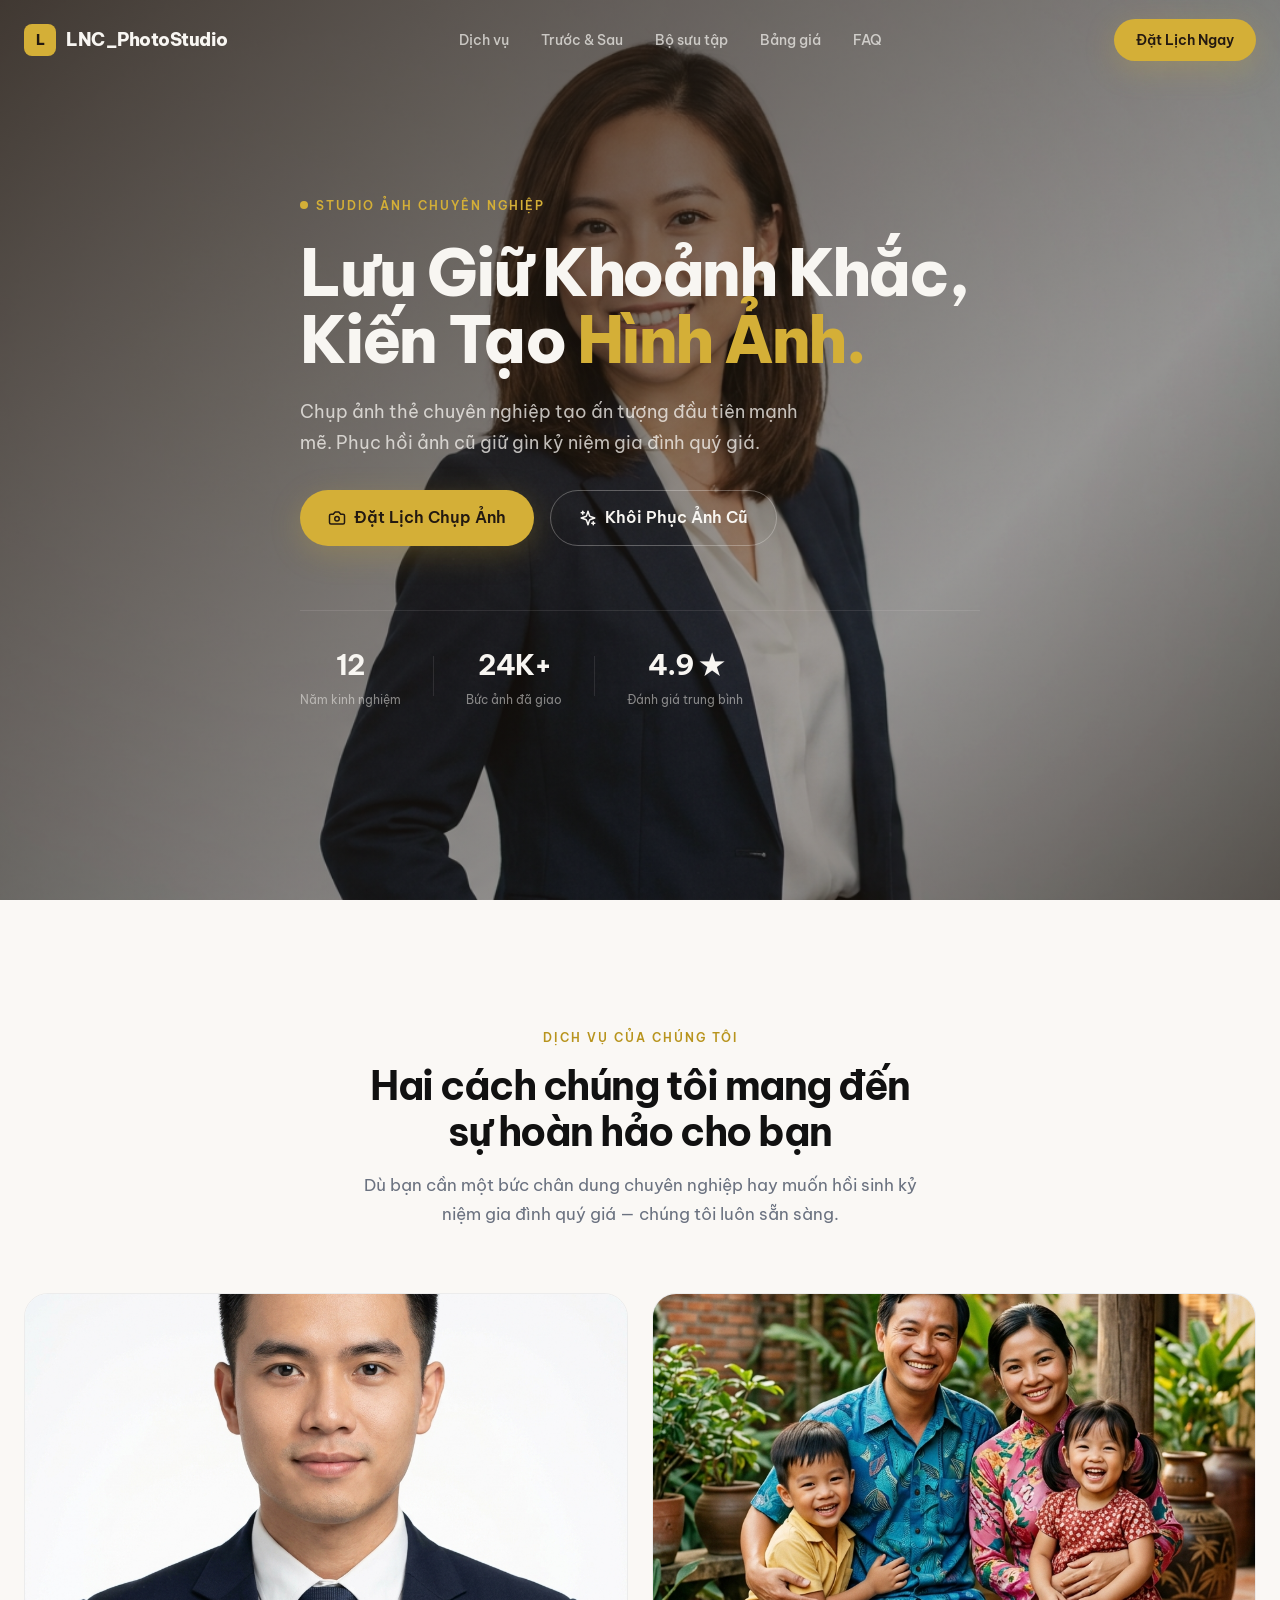
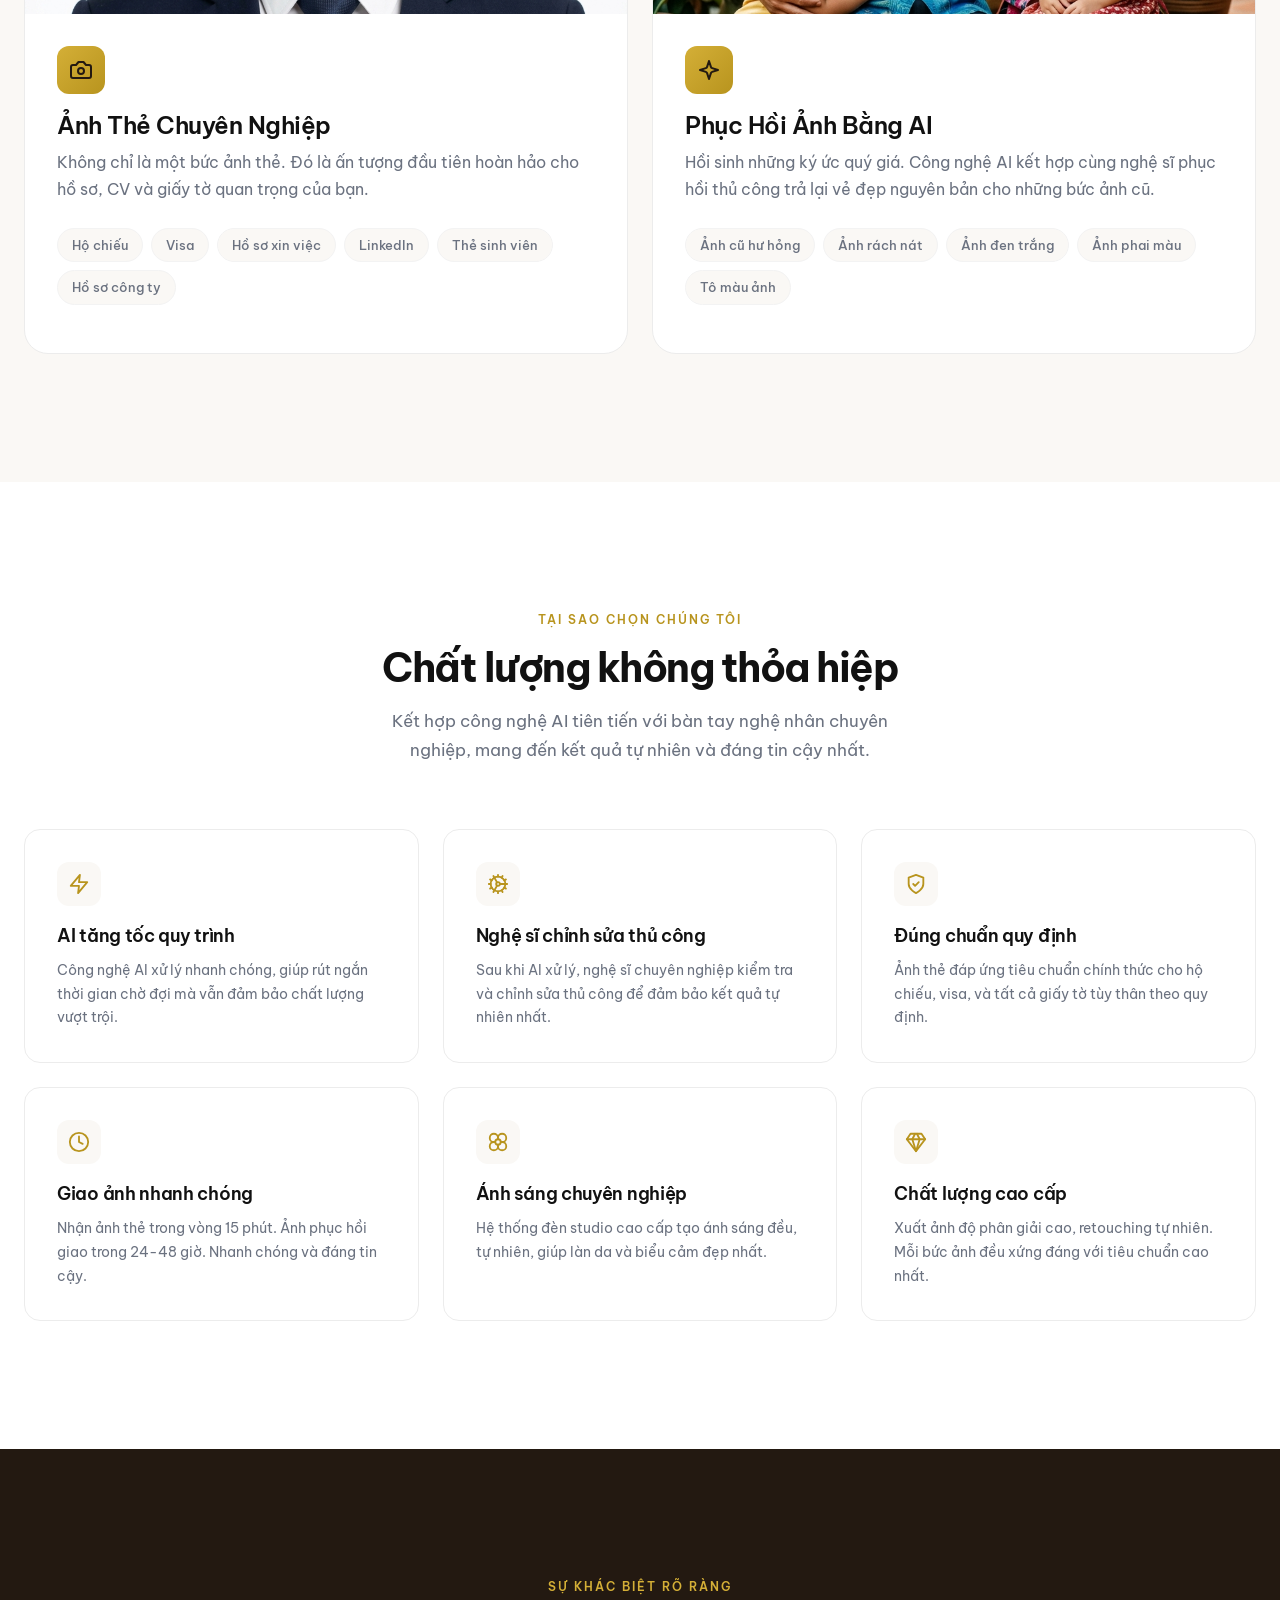
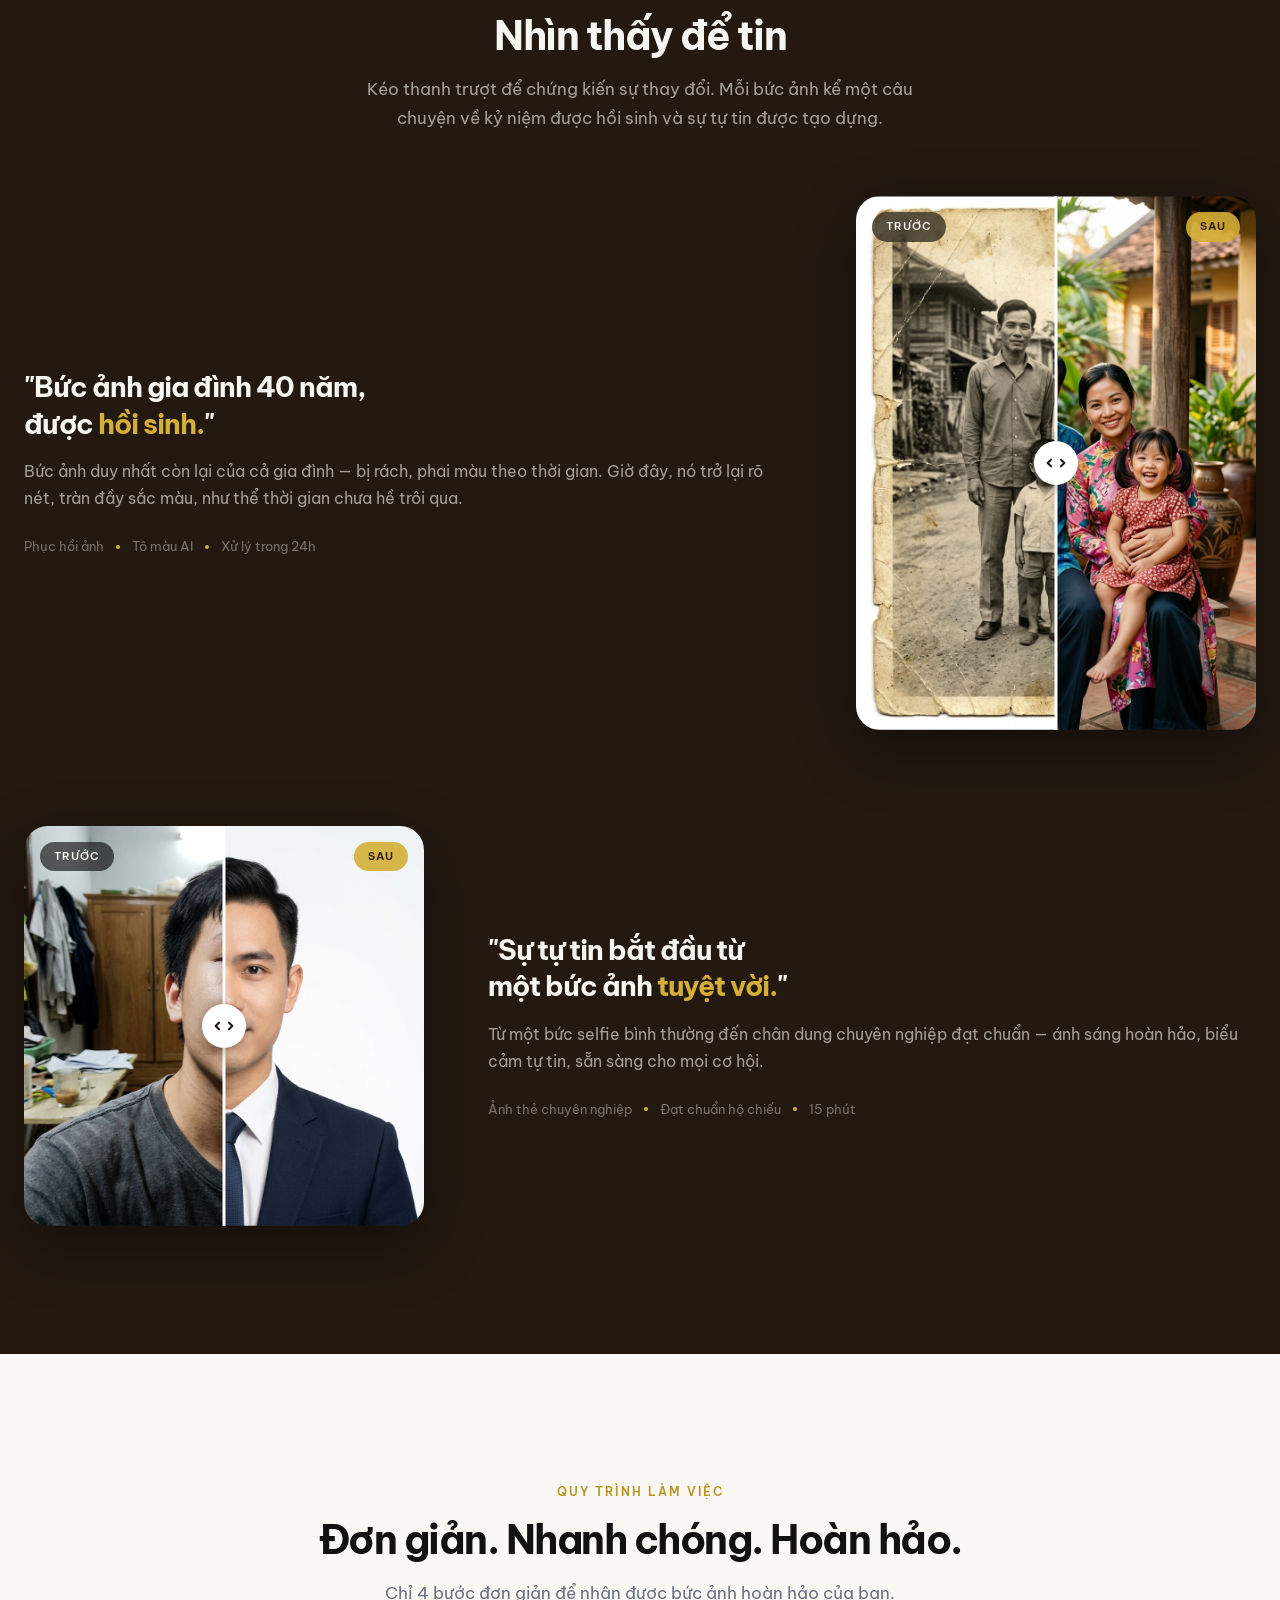
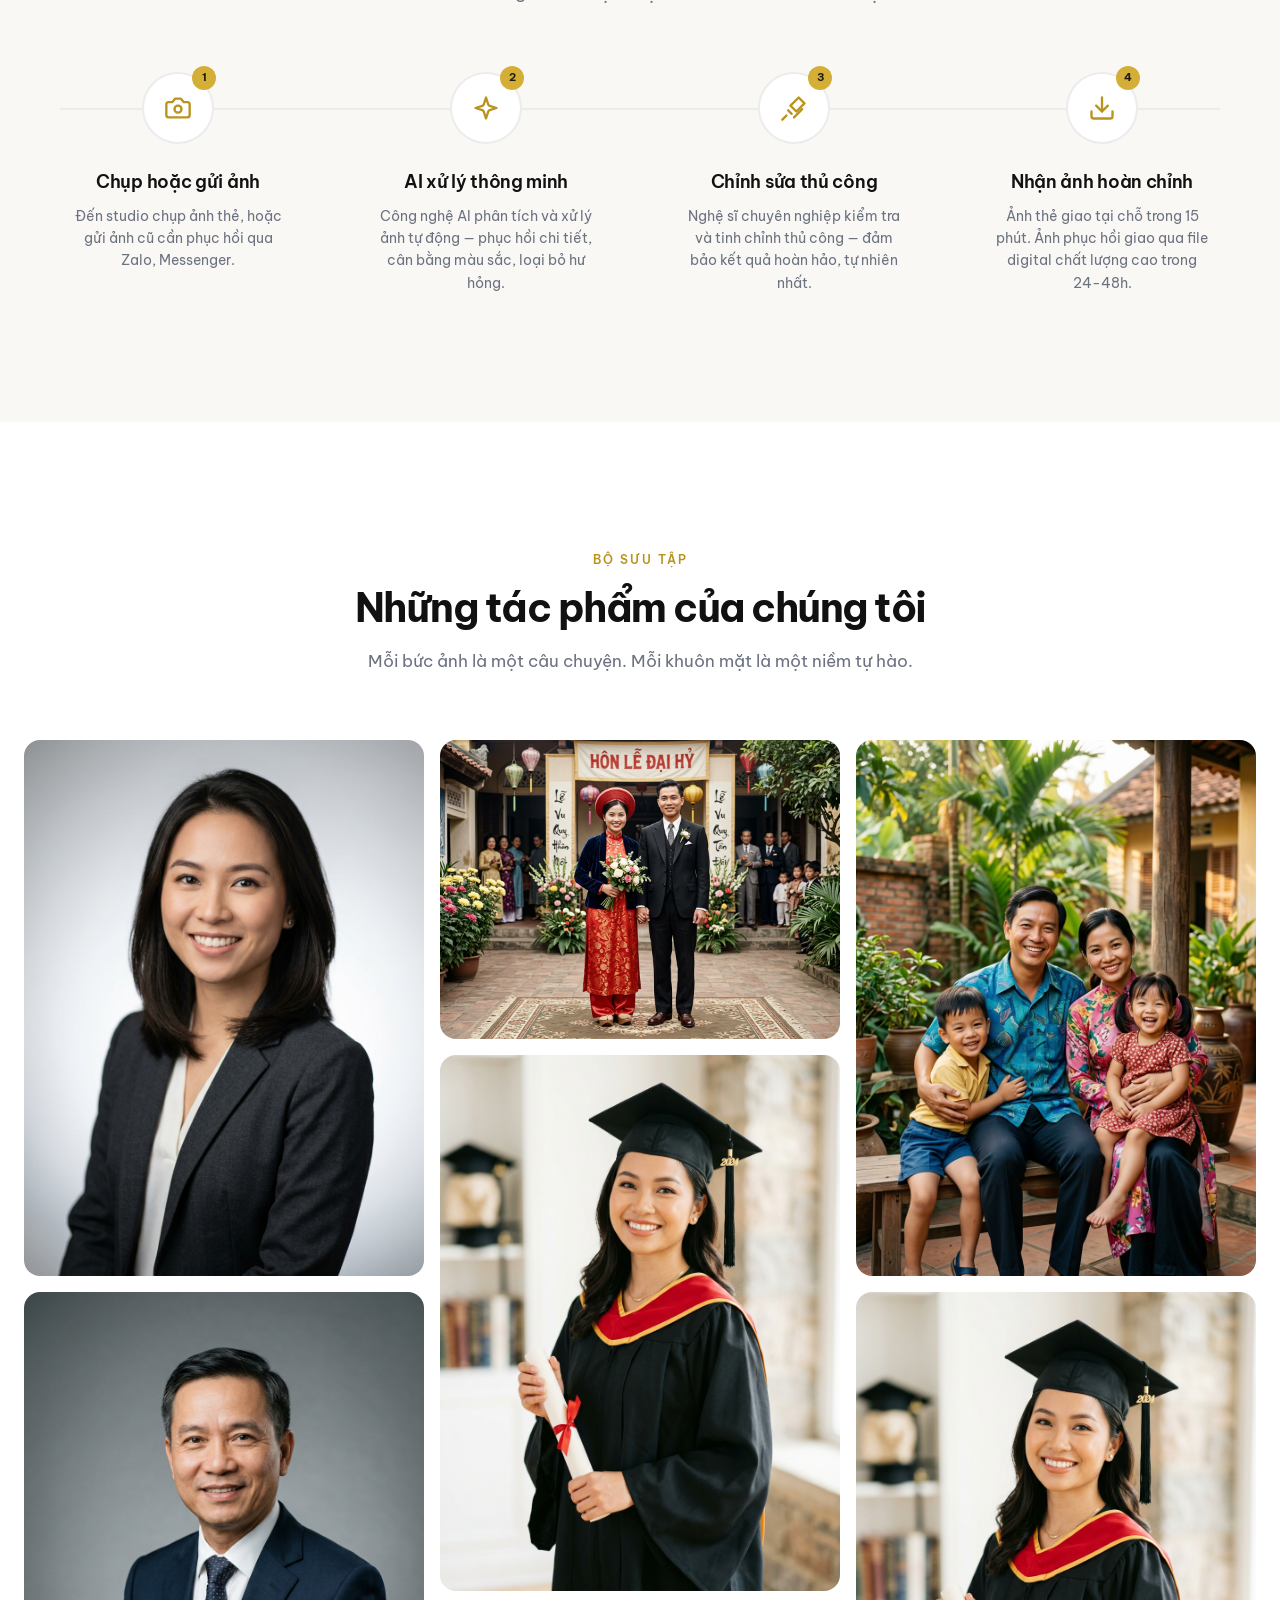
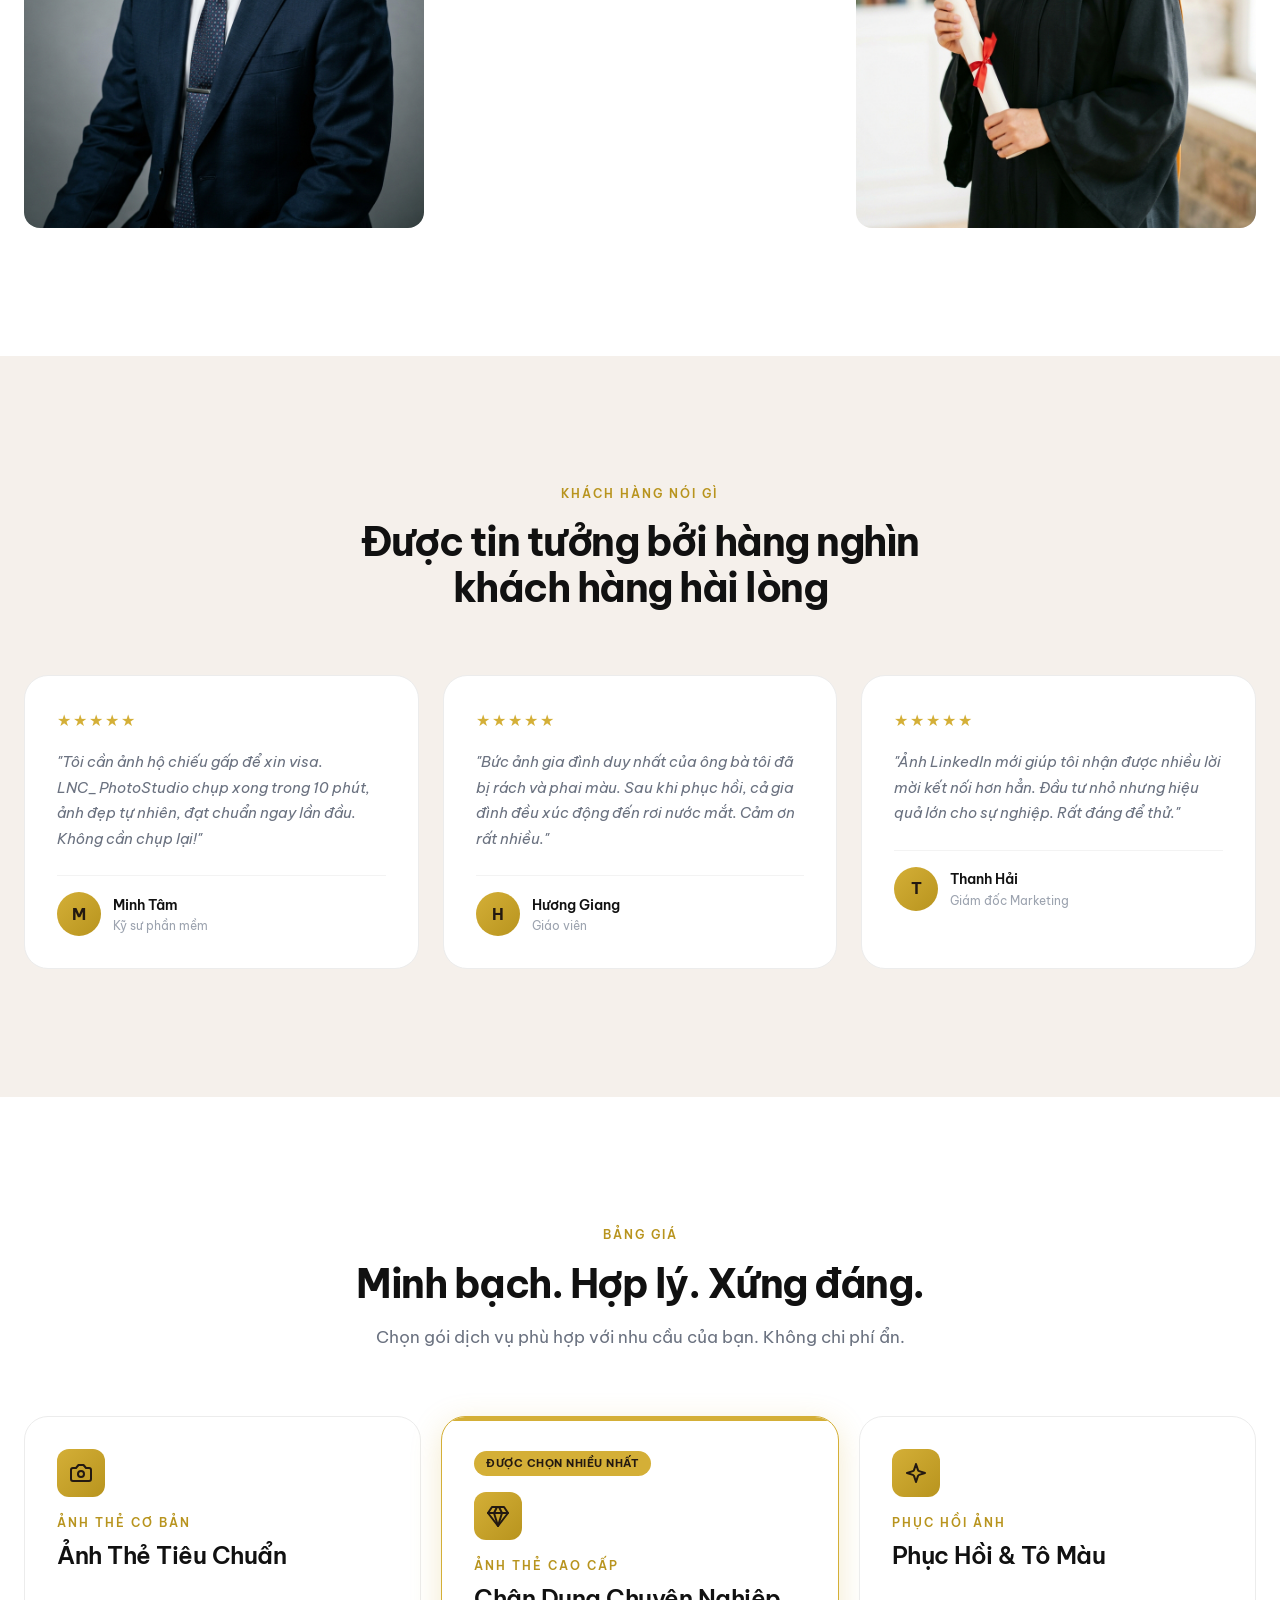
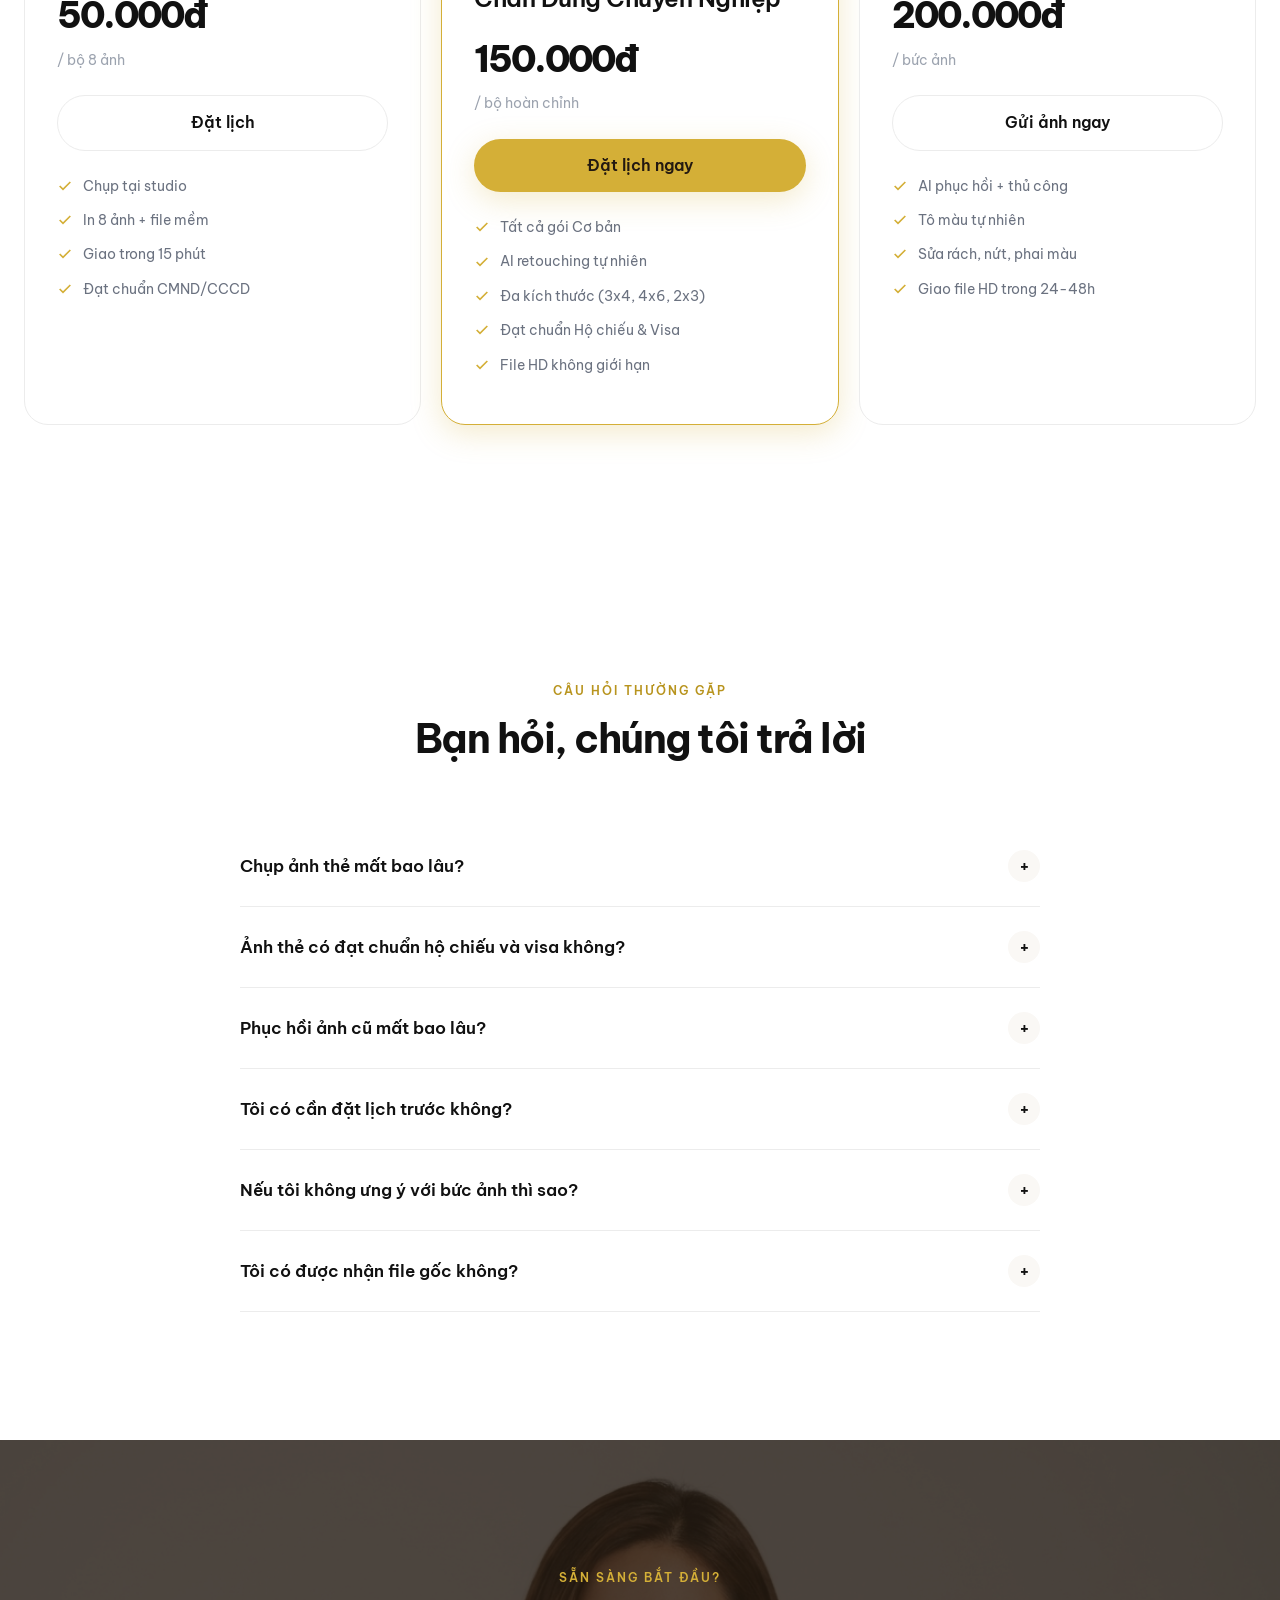
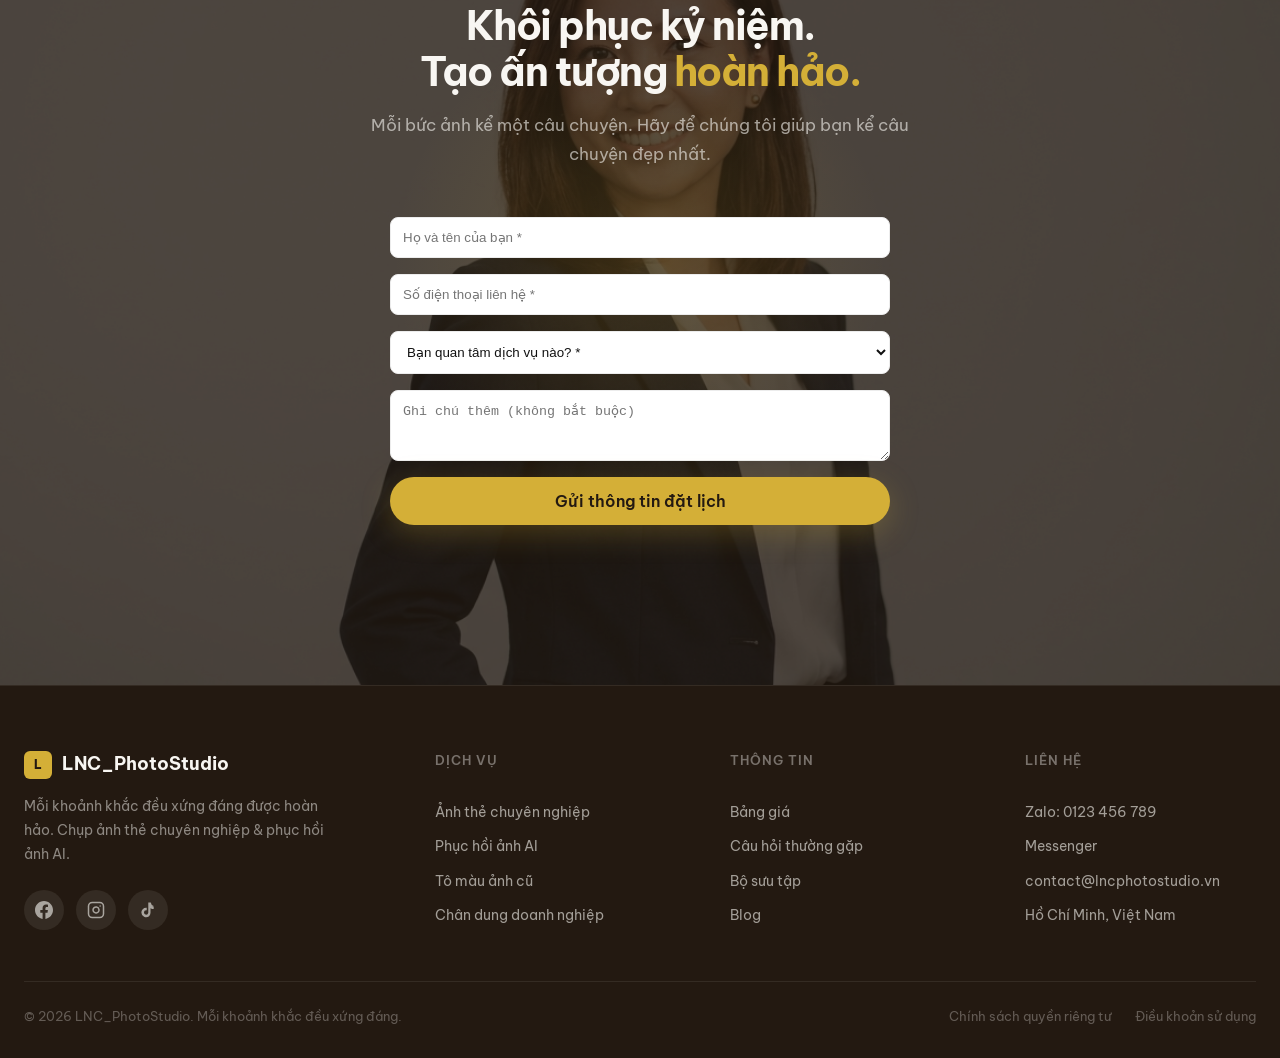
==== commit e7eb96df: "Fix input text color visibility" ====
--- a/index.html
+++ b/index.html
@@ -785,16 +785,16 @@
     
     <div class="final-cta__form-container" style="max-width: 500px; margin: 2rem auto; text-align: left;">
       <form id="bookingForm" class="booking-form" style="display: flex; flex-direction: column; gap: 1rem;">
-        <input type="text" name="name" class="form-control" placeholder="Họ và tên của bạn *" required style="background: var(--surface); border: 1px solid var(--border); border-radius: 8px; padding: 12px; color: #fff;">
-        <input type="tel" name="phone" class="form-control" placeholder="Số điện thoại liên hệ *" required style="background: var(--surface); border: 1px solid var(--border); border-radius: 8px; padding: 12px; color: #fff;">
-        <select name="service" class="form-control" required style="background: var(--surface); border: 1px solid var(--border); border-radius: 8px; padding: 12px; color: #fff;">
+        <input type="text" name="name" class="form-control" placeholder="Họ và tên của bạn *" required style="background: var(--surface); border: 1px solid var(--border); border-radius: 8px; padding: 12px; color: var(--text-primary);">
+        <input type="tel" name="phone" class="form-control" placeholder="Số điện thoại liên hệ *" required style="background: var(--surface); border: 1px solid var(--border); border-radius: 8px; padding: 12px; color: var(--text-primary);">
+        <select name="service" class="form-control" required style="background: var(--surface); border: 1px solid var(--border); border-radius: 8px; padding: 12px; color: var(--text-primary);">
           <option value="" disabled selected>Bạn quan tâm dịch vụ nào? *</option>
           <option value="Ảnh thẻ chuyên nghiệp">Ảnh thẻ chuyên nghiệp</option>
           <option value="Phục hồi ảnh cũ">Phục hồi ảnh cũ</option>
           <option value="Chân dung doanh nhân">Chân dung doanh nhân</option>
           <option value="Tư vấn thêm">Cần tư vấn thêm</option>
         </select>
-        <textarea name="message" class="form-control" placeholder="Ghi chú thêm (không bắt buộc)" rows="3" style="background: var(--surface); border: 1px solid var(--border); border-radius: 8px; padding: 12px; color: #fff; resize: vertical;"></textarea>
+        <textarea name="message" class="form-control" placeholder="Ghi chú thêm (không bắt buộc)" rows="3" style="background: var(--surface); border: 1px solid var(--border); border-radius: 8px; padding: 12px; color: var(--text-primary); resize: vertical;"></textarea>
         <button type="submit" class="btn btn--primary btn--full" id="submitBookingBtn" style="padding: 14px; font-size: 16px;">
           Gửi thông tin đặt lịch
         </button>
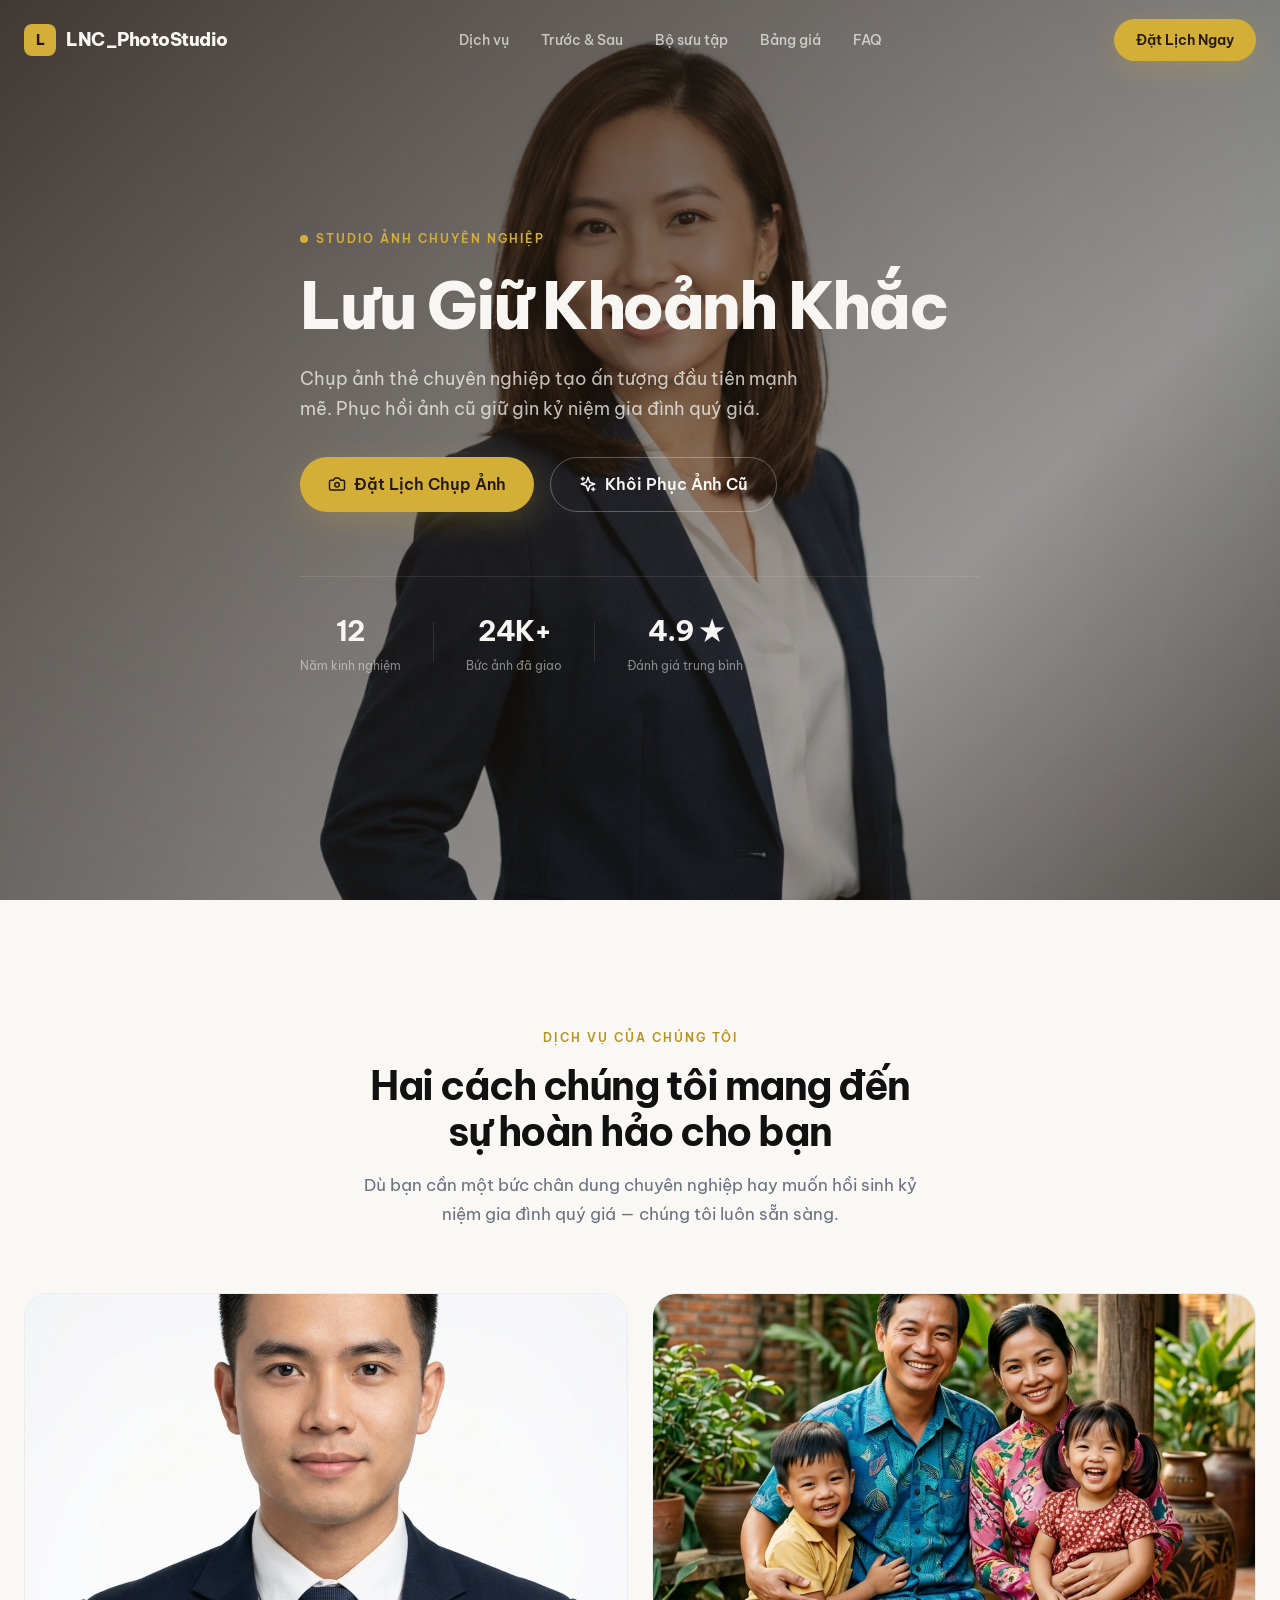
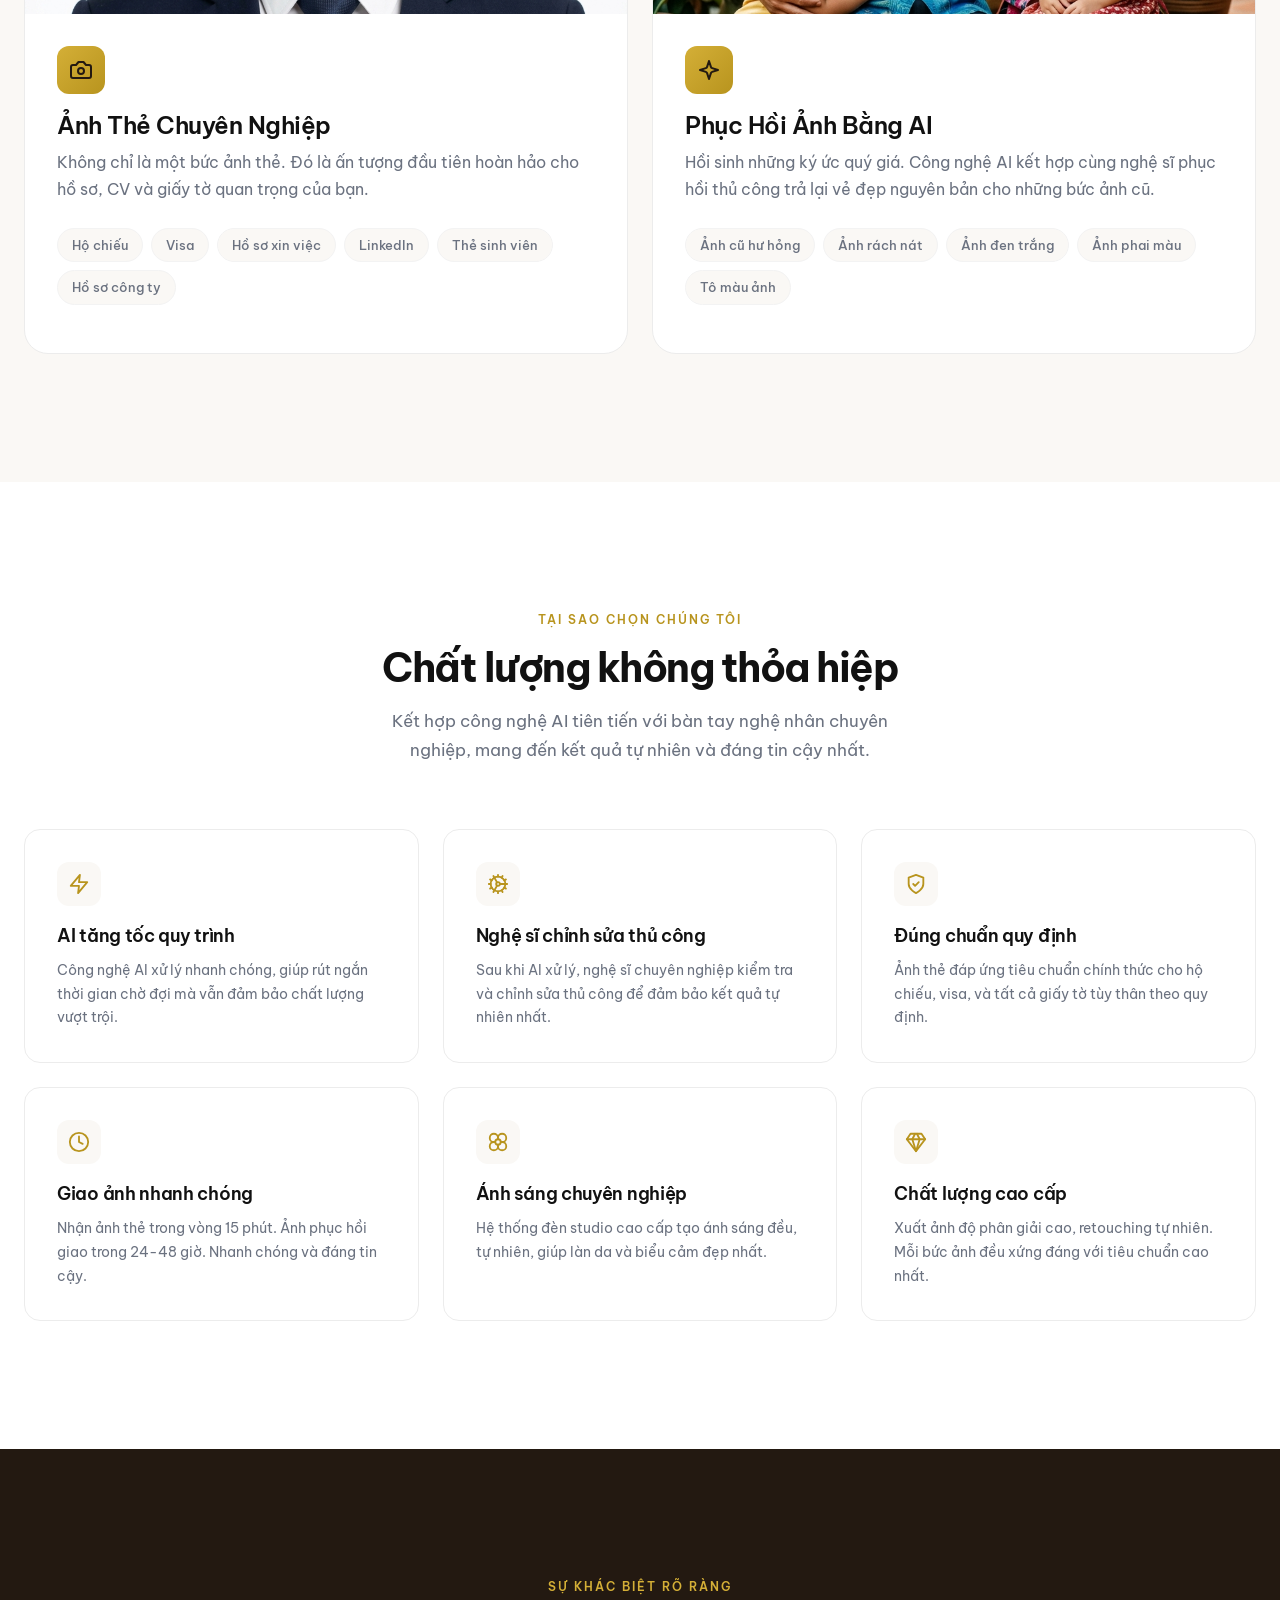
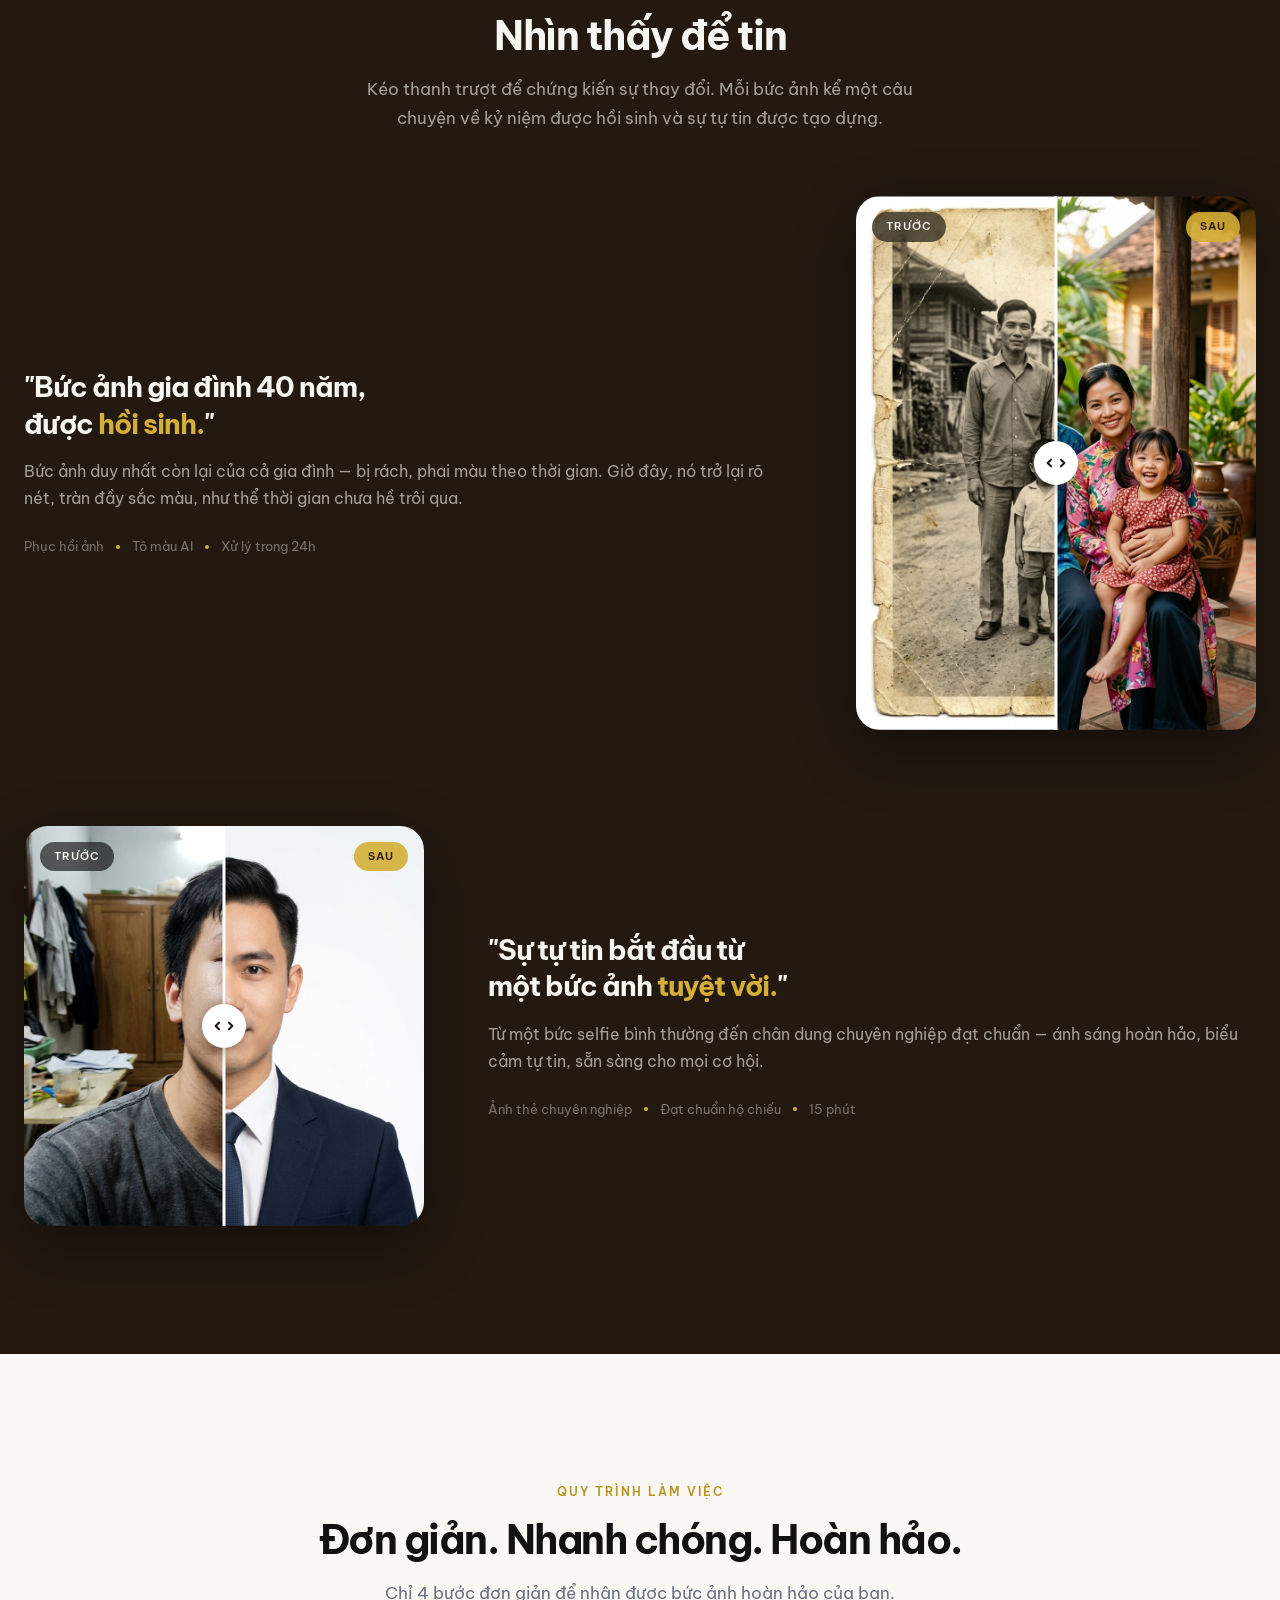
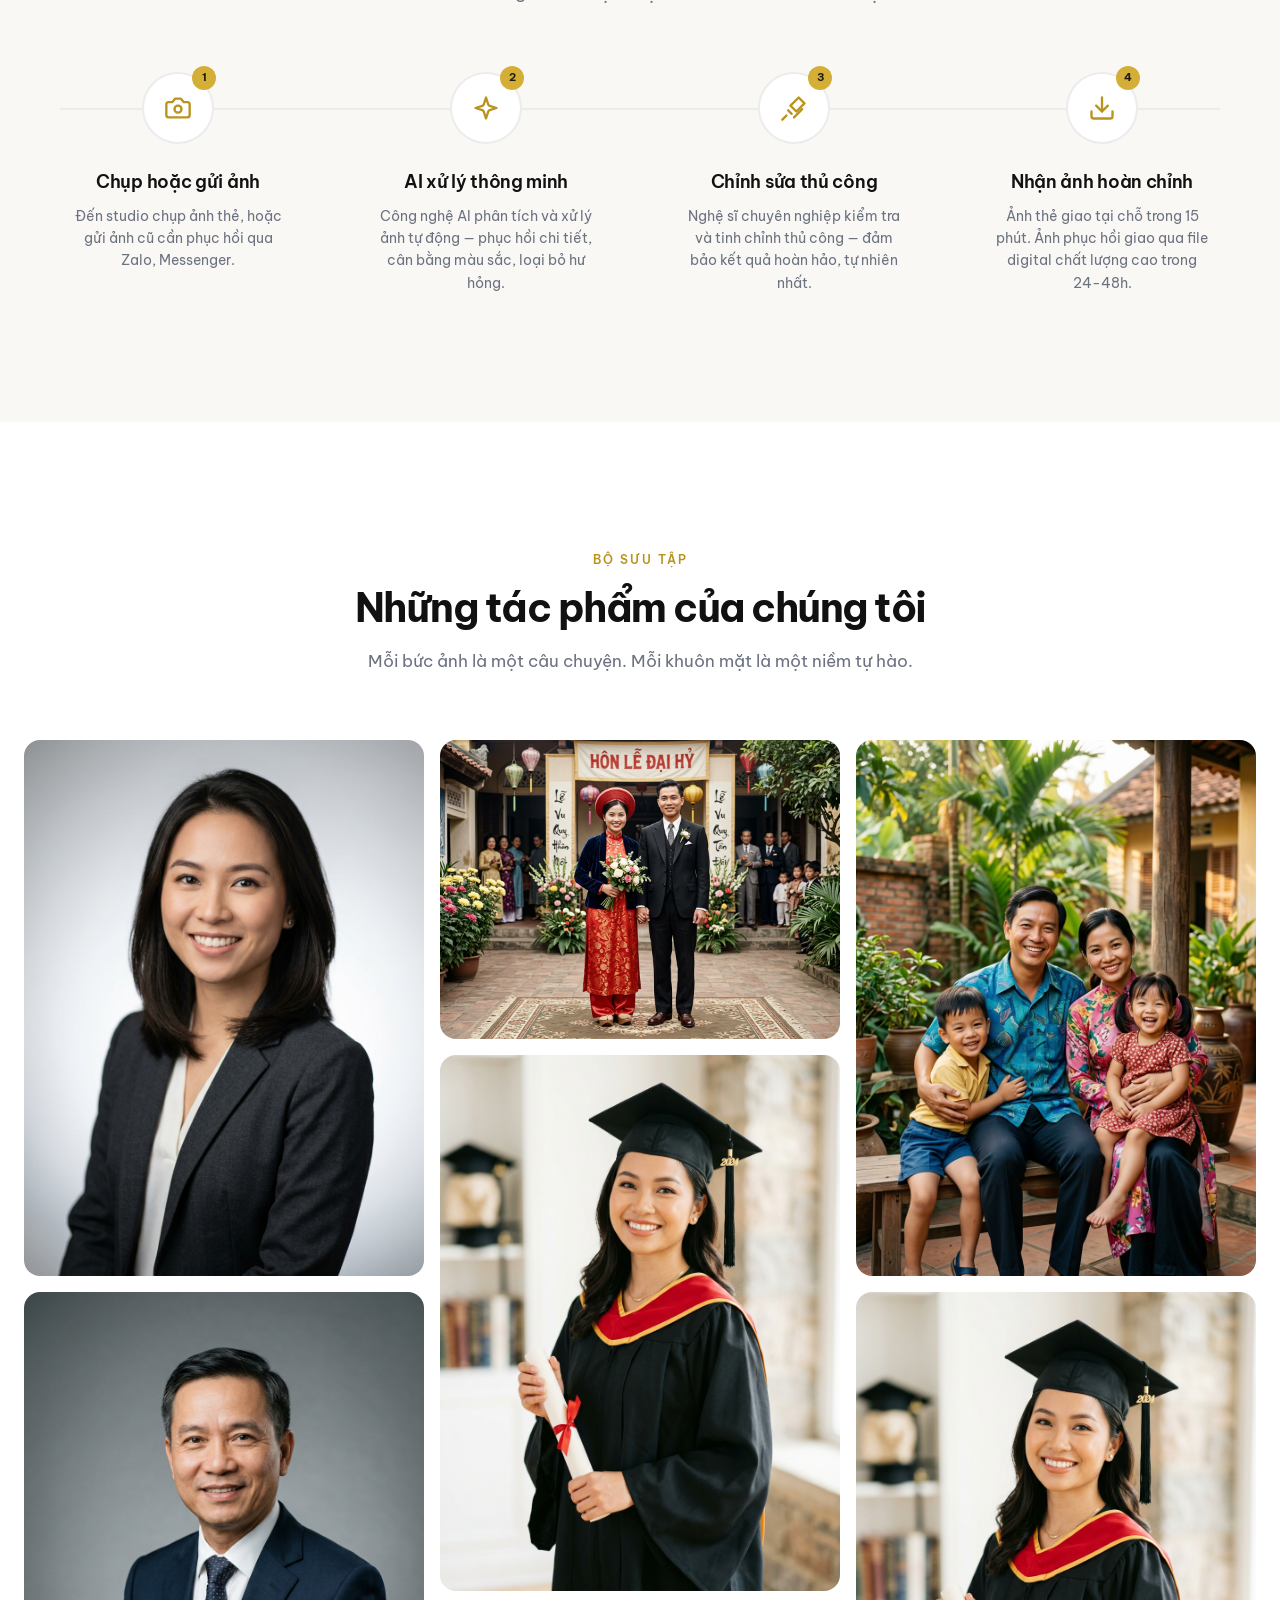
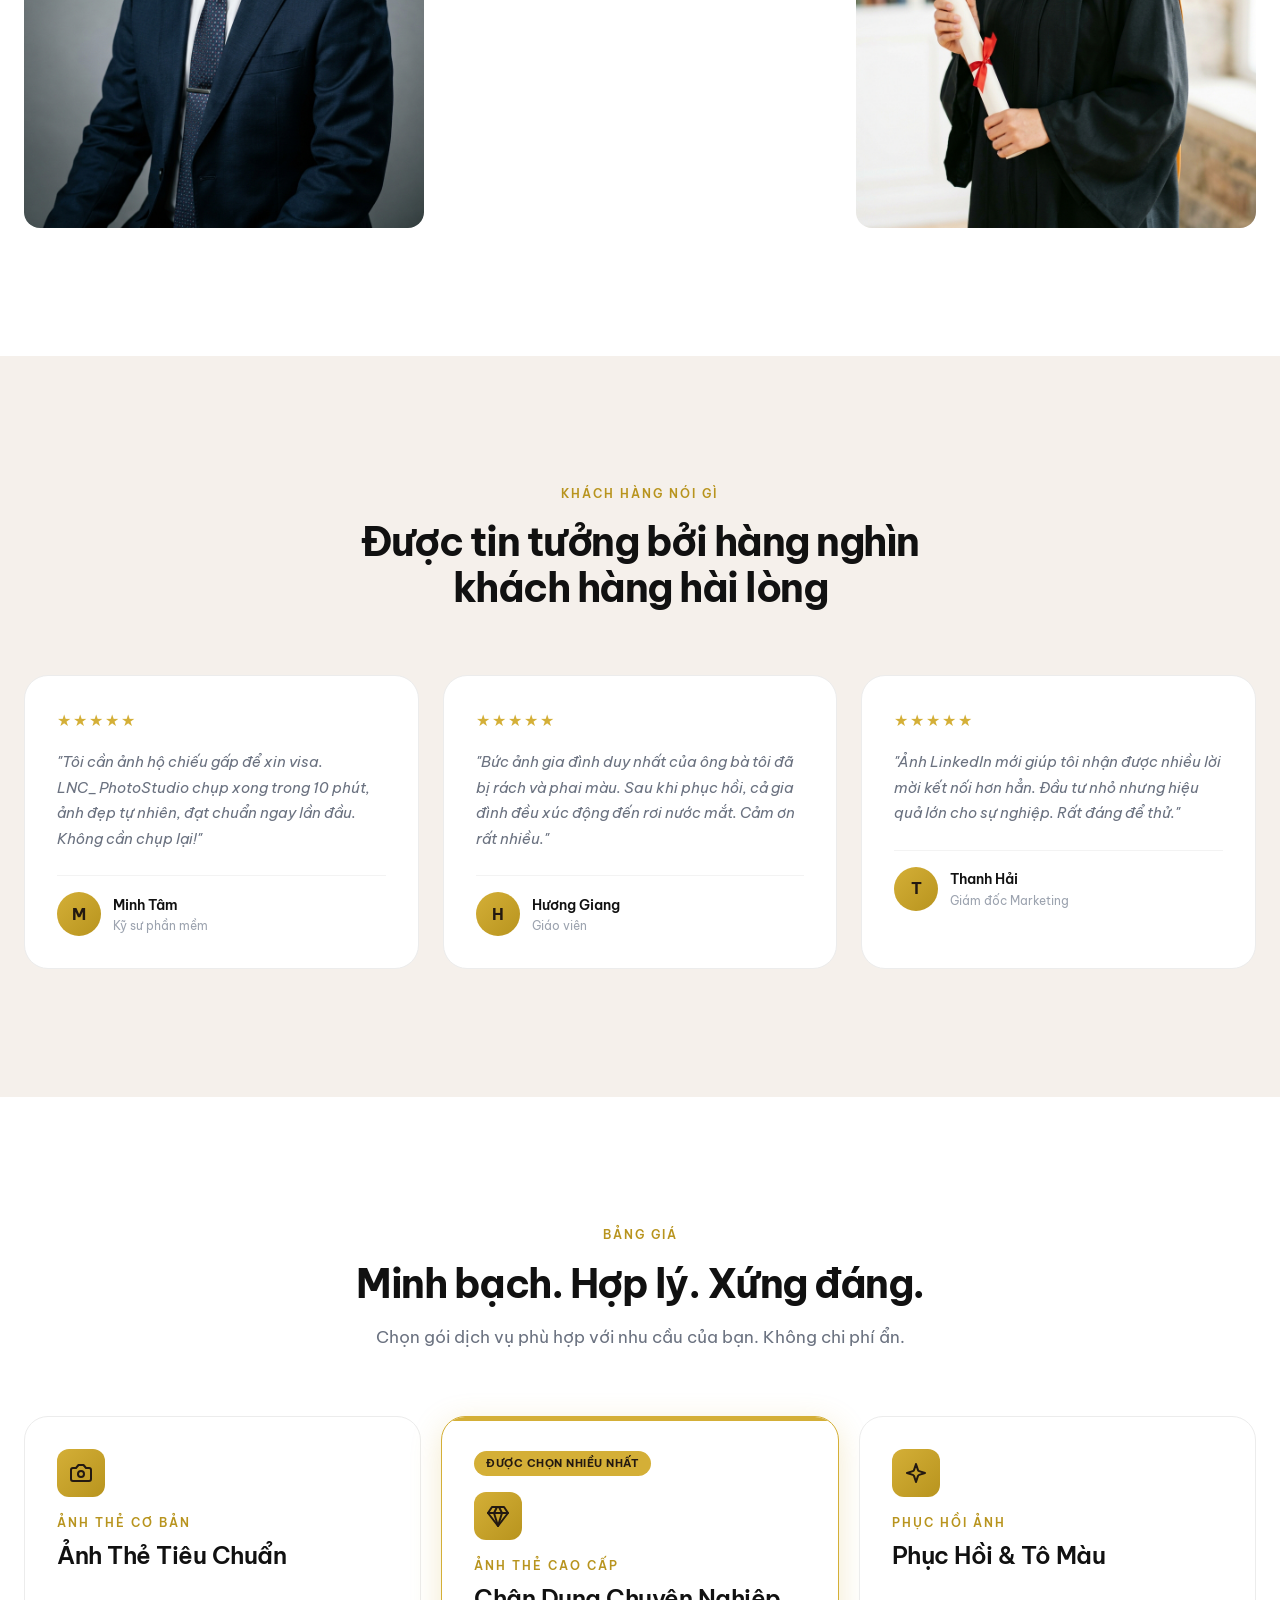
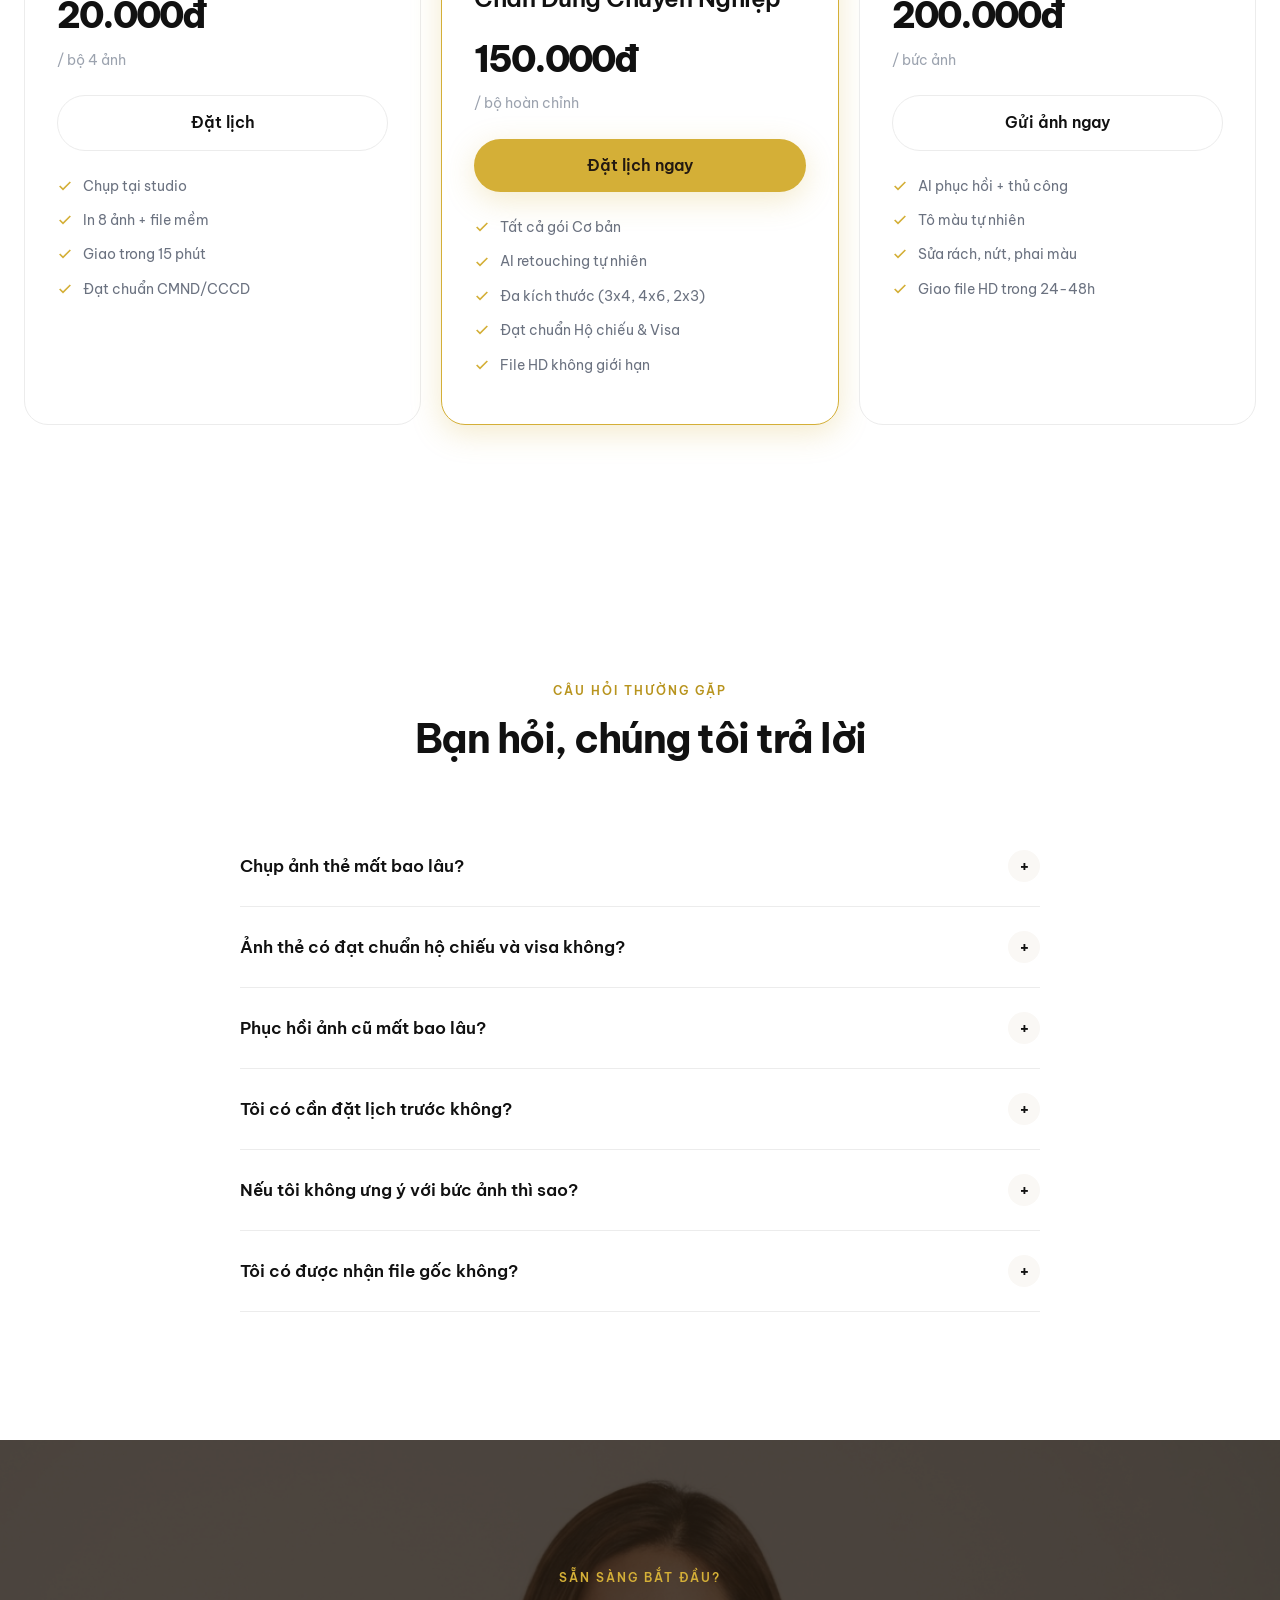
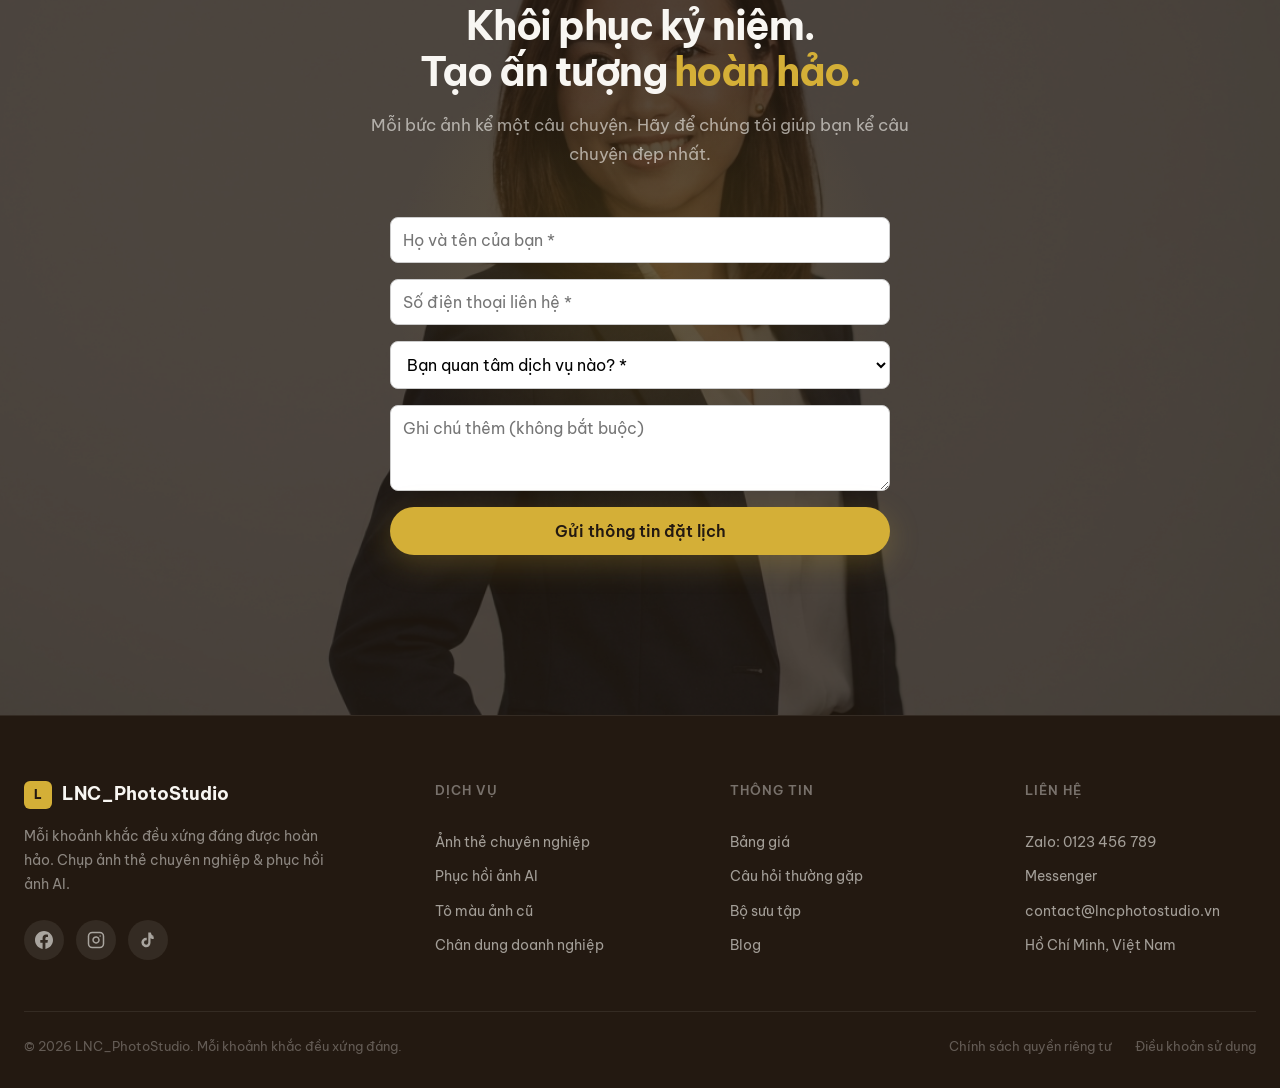
==== commit 50b6e242: "Hardcode text color to #000 to prevent browser dark mode overrides" ====
--- a/index.html
+++ b/index.html
@@ -785,16 +785,16 @@
     
     <div class="final-cta__form-container" style="max-width: 500px; margin: 2rem auto; text-align: left;">
       <form id="bookingForm" class="booking-form" style="display: flex; flex-direction: column; gap: 1rem;">
-        <input type="text" name="name" class="form-control" placeholder="Họ và tên của bạn *" required style="background: var(--surface); border: 1px solid var(--border); border-radius: 8px; padding: 12px; color: var(--text-primary);">
-        <input type="tel" name="phone" class="form-control" placeholder="Số điện thoại liên hệ *" required style="background: var(--surface); border: 1px solid var(--border); border-radius: 8px; padding: 12px; color: var(--text-primary);">
-        <select name="service" class="form-control" required style="background: var(--surface); border: 1px solid var(--border); border-radius: 8px; padding: 12px; color: var(--text-primary);">
+        <input type="text" name="name" class="form-control" placeholder="Họ và tên của bạn *" required style="background: #ffffff; border: 1px solid #ccc; border-radius: 8px; padding: 12px; color: #000000; font-family: inherit; font-size: 16px;">
+        <input type="tel" name="phone" class="form-control" placeholder="Số điện thoại liên hệ *" required style="background: #ffffff; border: 1px solid #ccc; border-radius: 8px; padding: 12px; color: #000000; font-family: inherit; font-size: 16px;">
+        <select name="service" class="form-control" required style="background: #ffffff; border: 1px solid #ccc; border-radius: 8px; padding: 12px; color: #000000; font-family: inherit; font-size: 16px;">
           <option value="" disabled selected>Bạn quan tâm dịch vụ nào? *</option>
           <option value="Ảnh thẻ chuyên nghiệp">Ảnh thẻ chuyên nghiệp</option>
           <option value="Phục hồi ảnh cũ">Phục hồi ảnh cũ</option>
           <option value="Chân dung doanh nhân">Chân dung doanh nhân</option>
           <option value="Tư vấn thêm">Cần tư vấn thêm</option>
         </select>
-        <textarea name="message" class="form-control" placeholder="Ghi chú thêm (không bắt buộc)" rows="3" style="background: var(--surface); border: 1px solid var(--border); border-radius: 8px; padding: 12px; color: var(--text-primary); resize: vertical;"></textarea>
+        <textarea name="message" class="form-control" placeholder="Ghi chú thêm (không bắt buộc)" rows="3" style="background: #ffffff; border: 1px solid #ccc; border-radius: 8px; padding: 12px; color: #000000; font-family: inherit; font-size: 16px; resize: vertical;"></textarea>
         <button type="submit" class="btn btn--primary btn--full" id="submitBookingBtn" style="padding: 14px; font-size: 16px;">
           Gửi thông tin đặt lịch
         </button>
